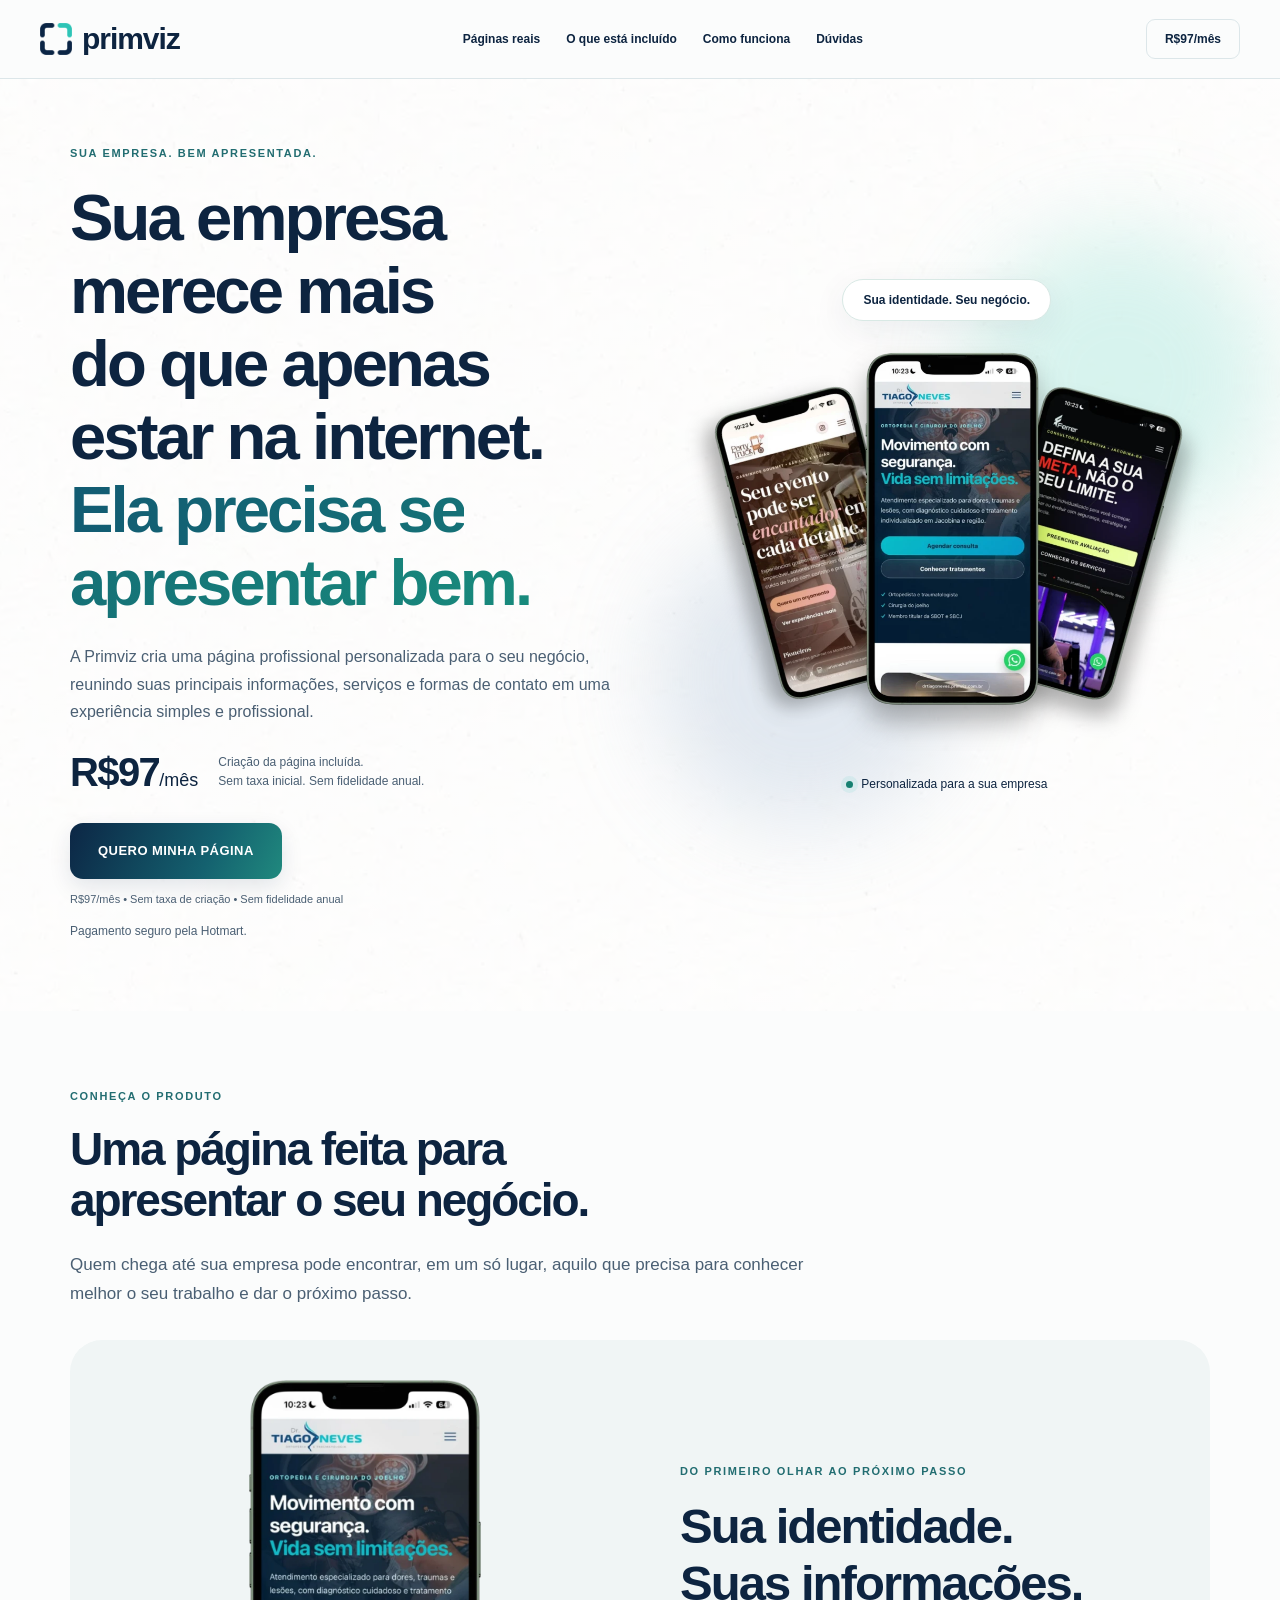
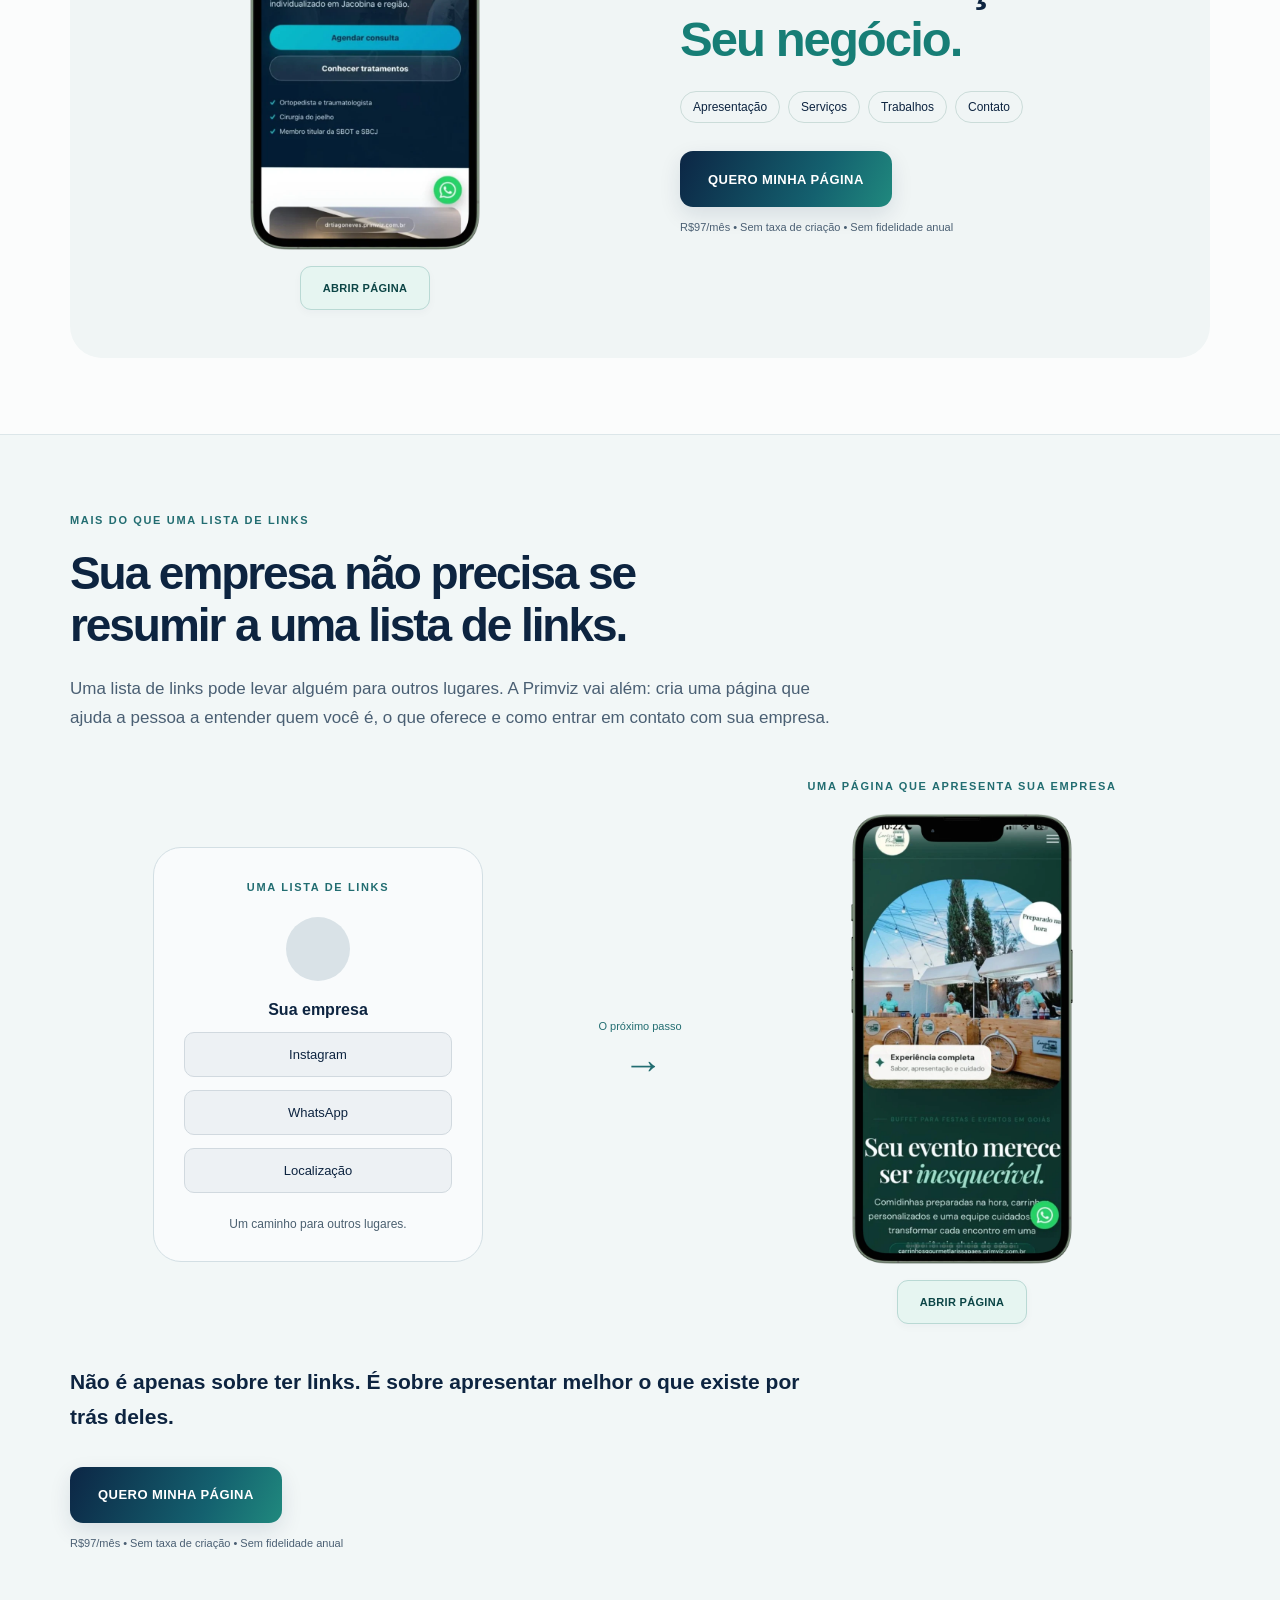
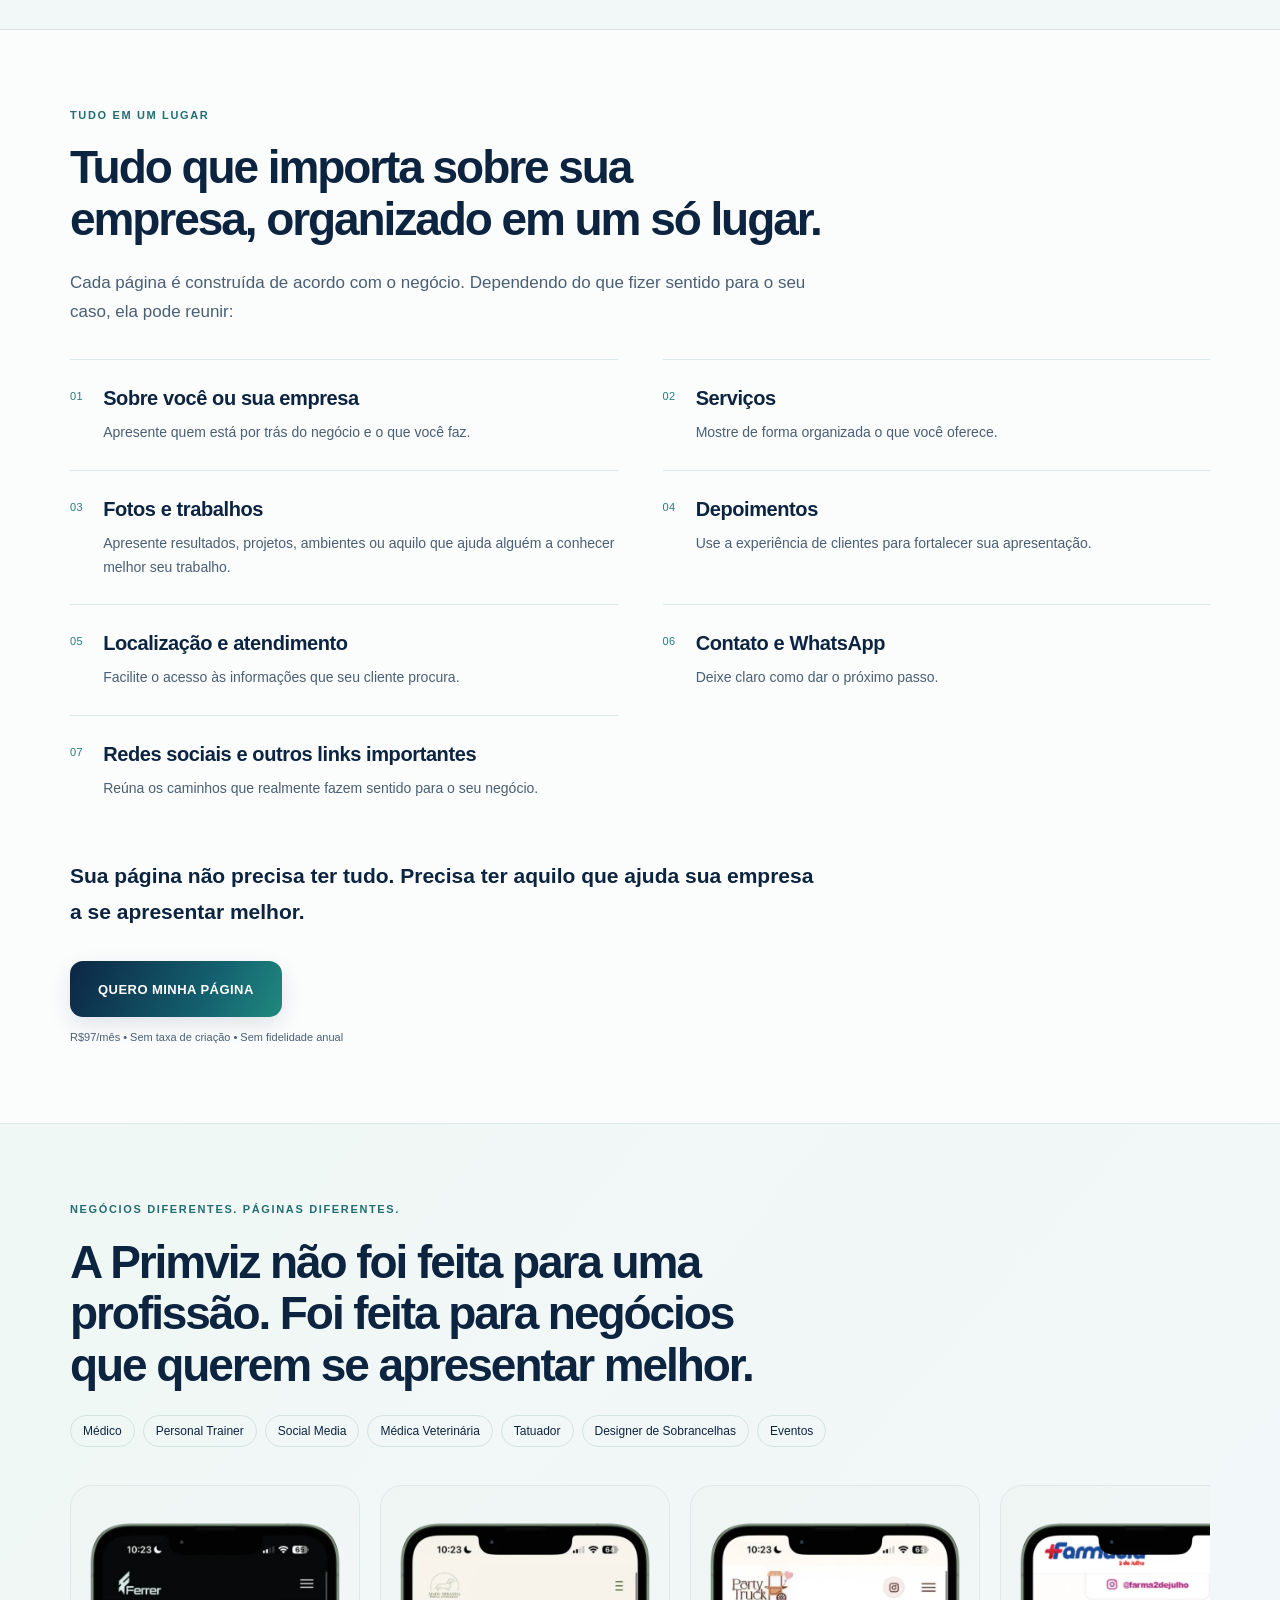
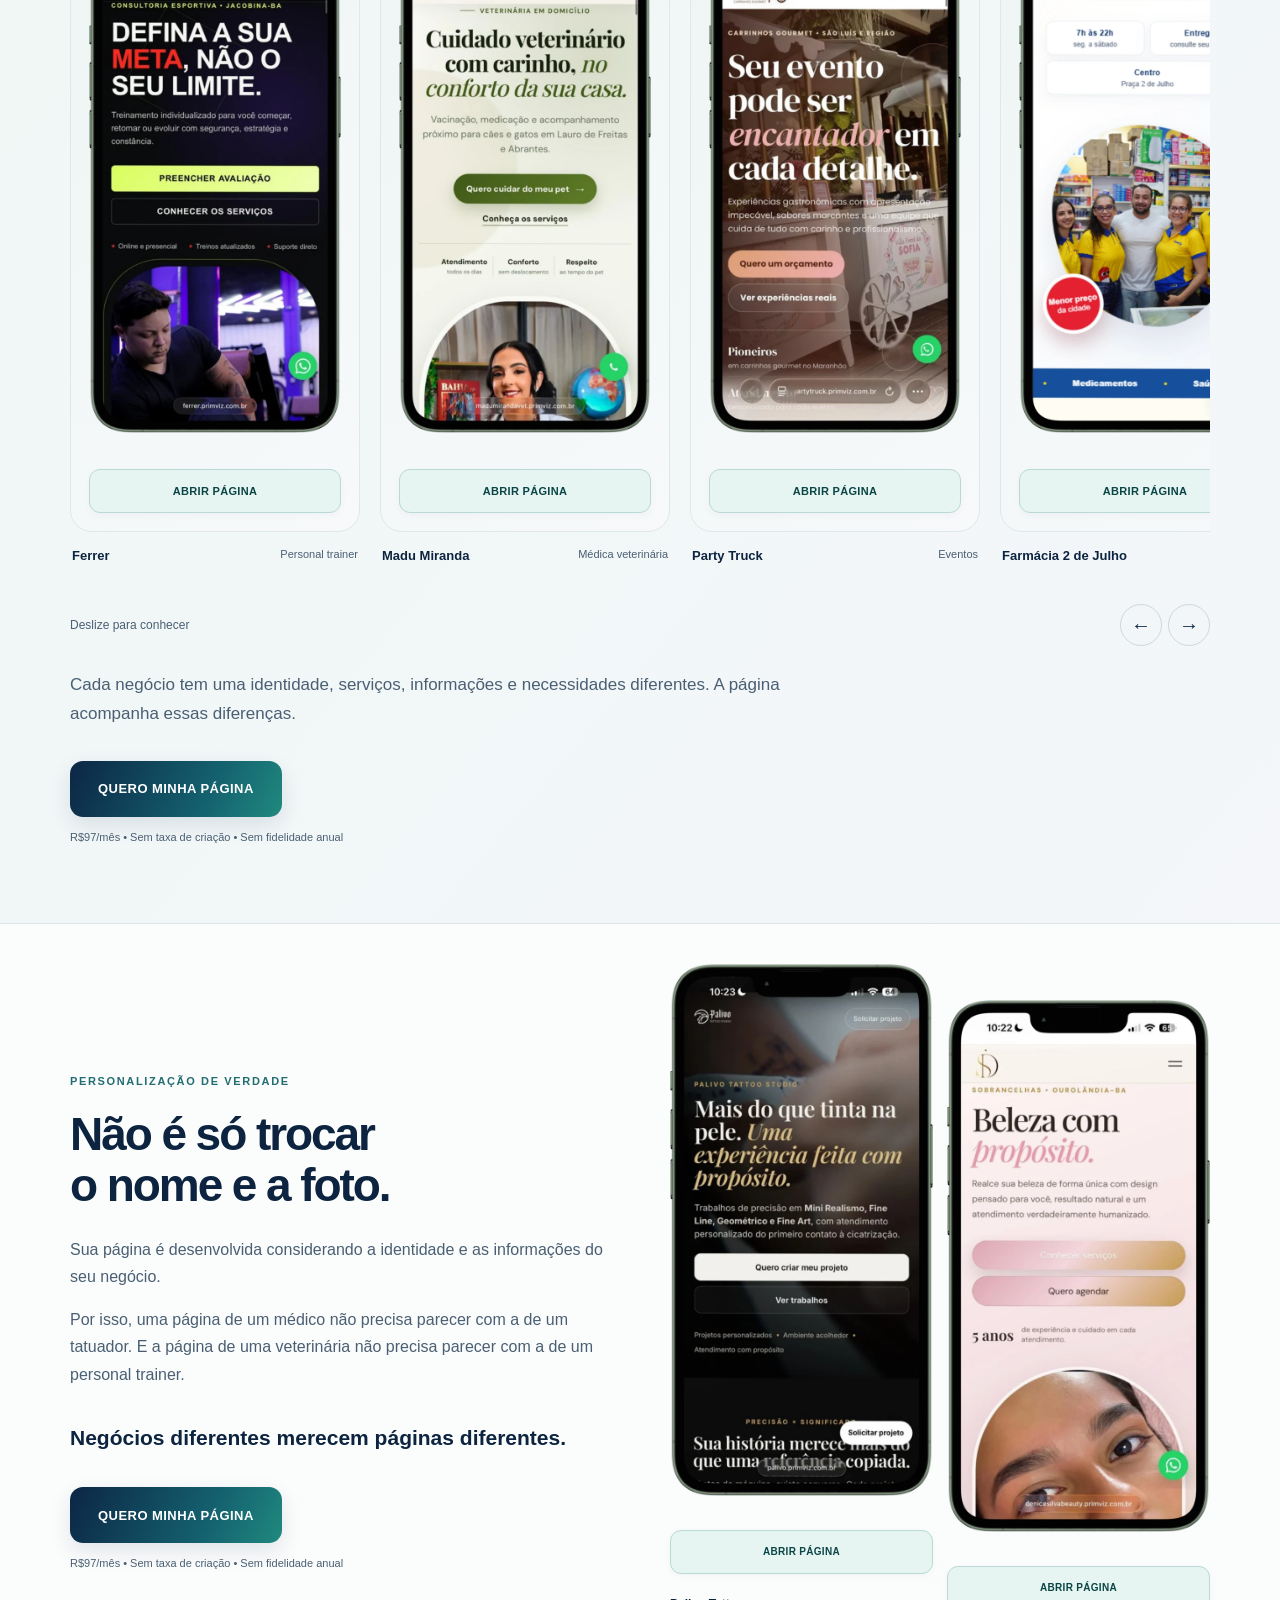
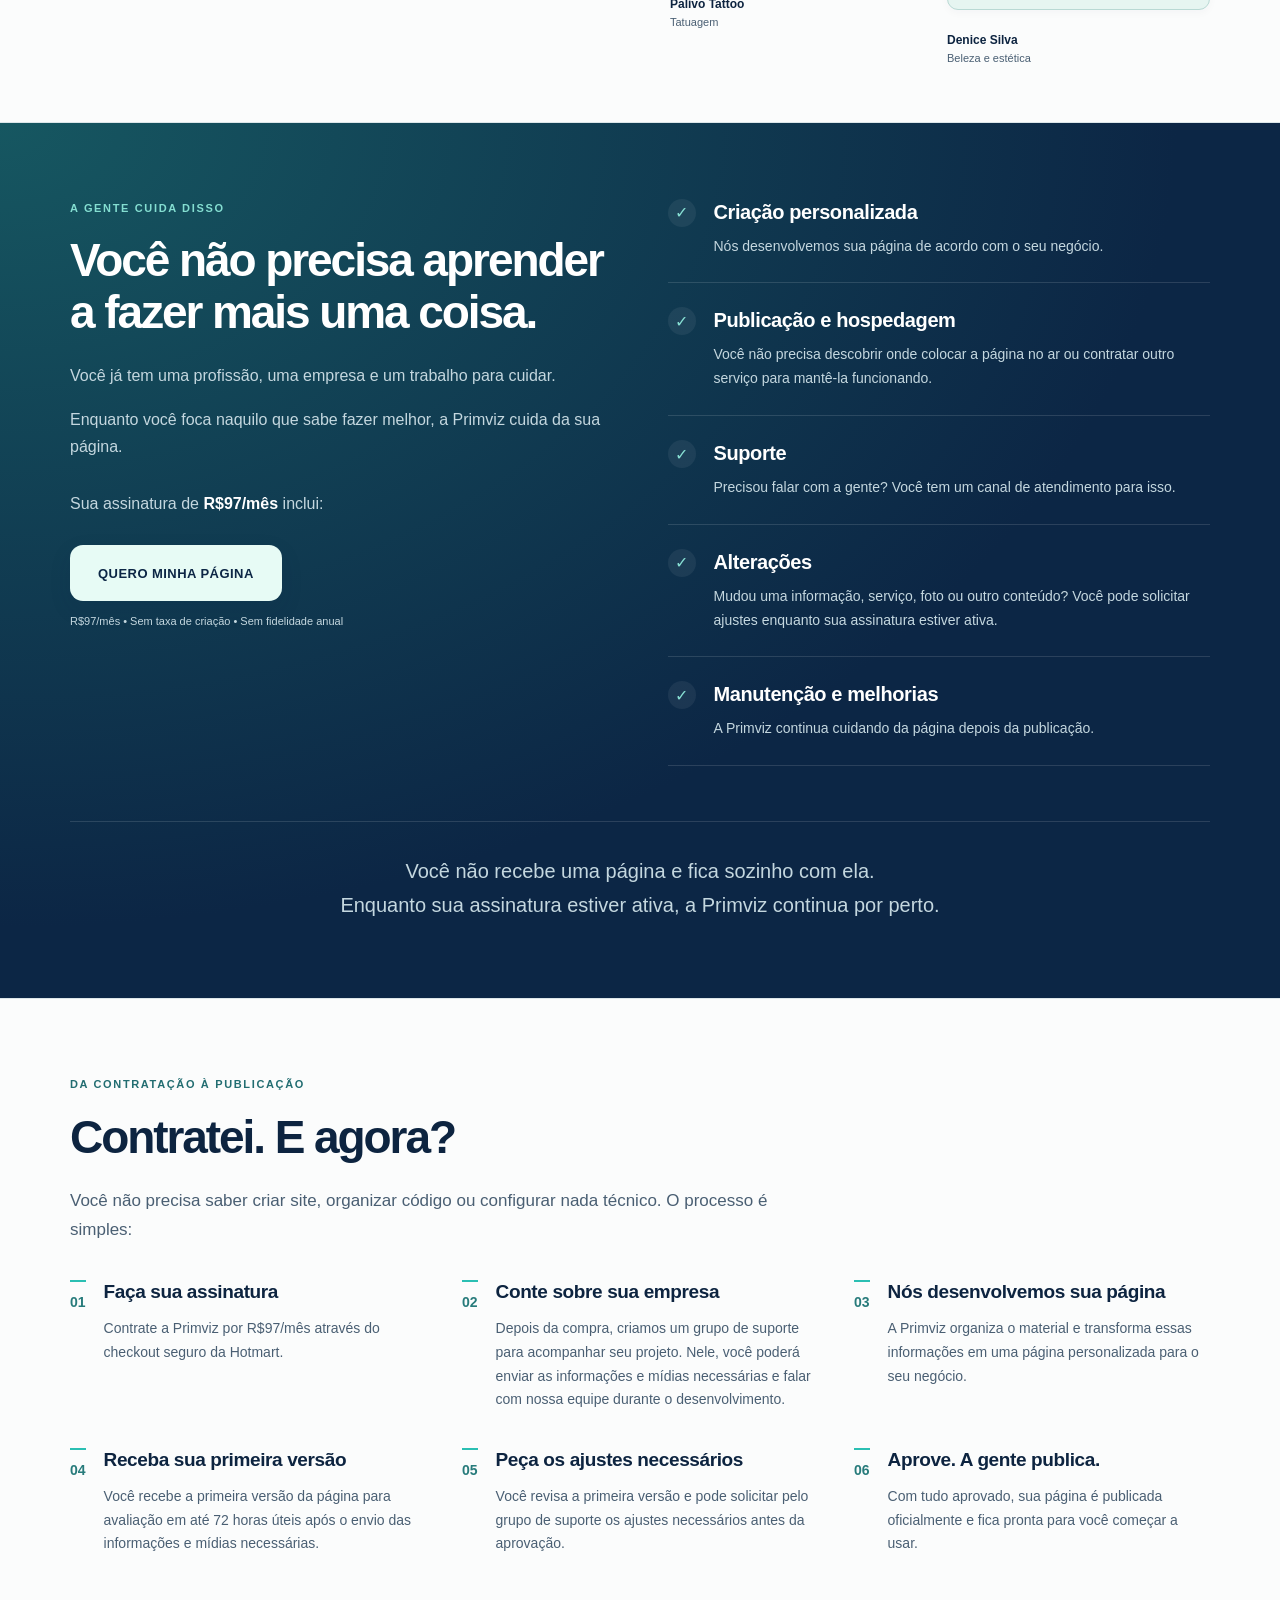
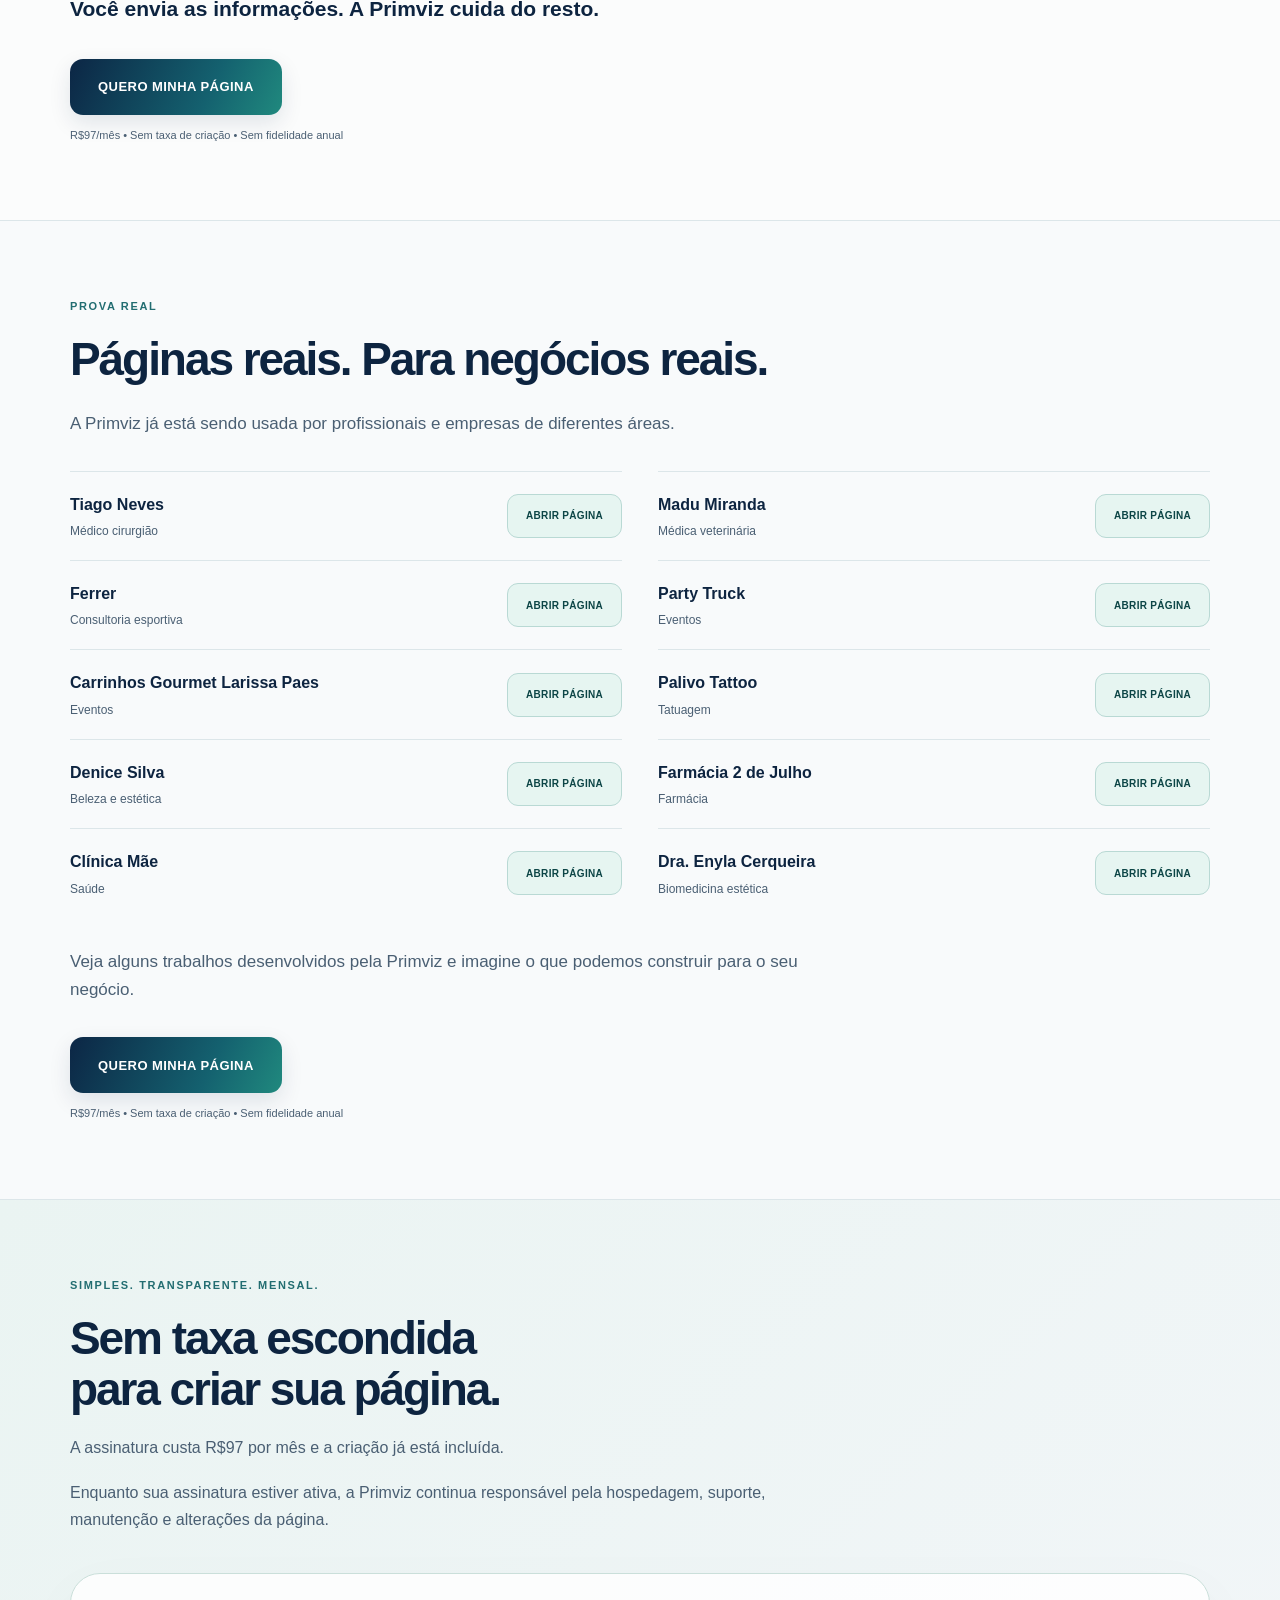
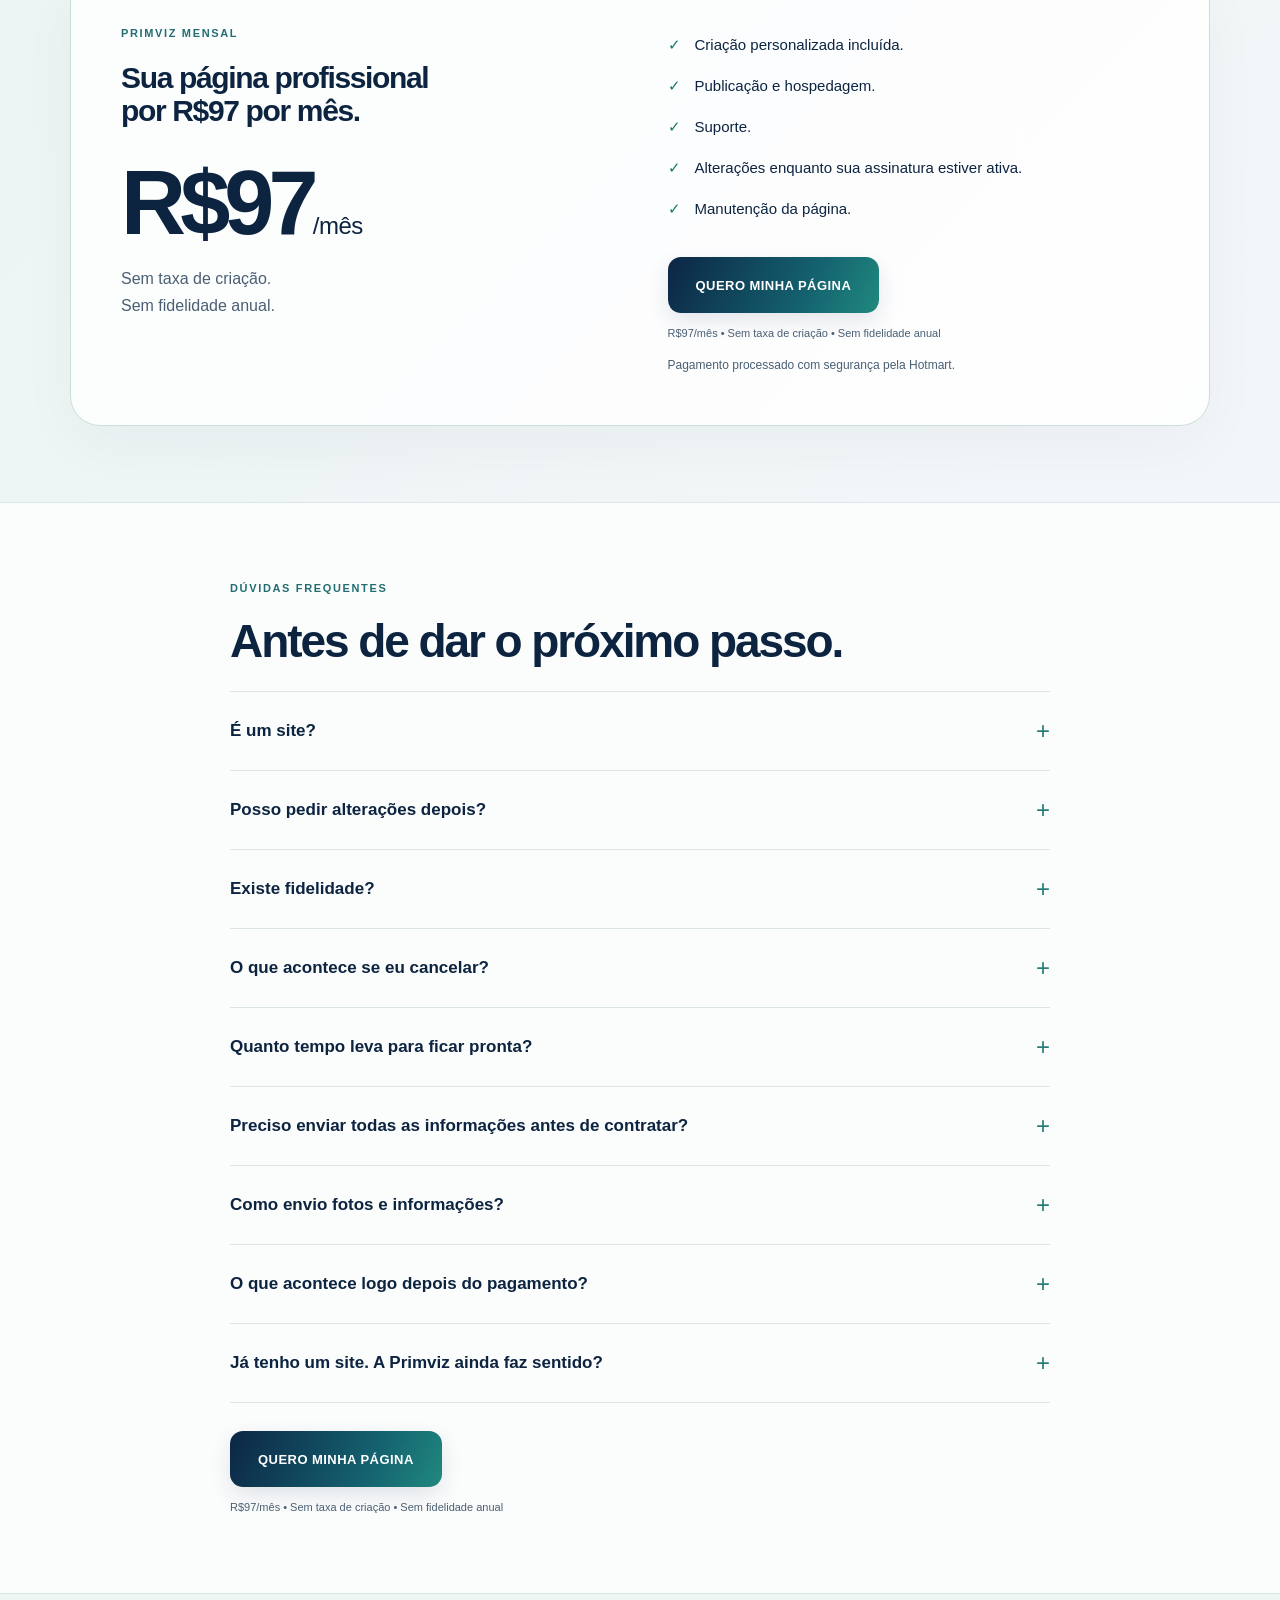
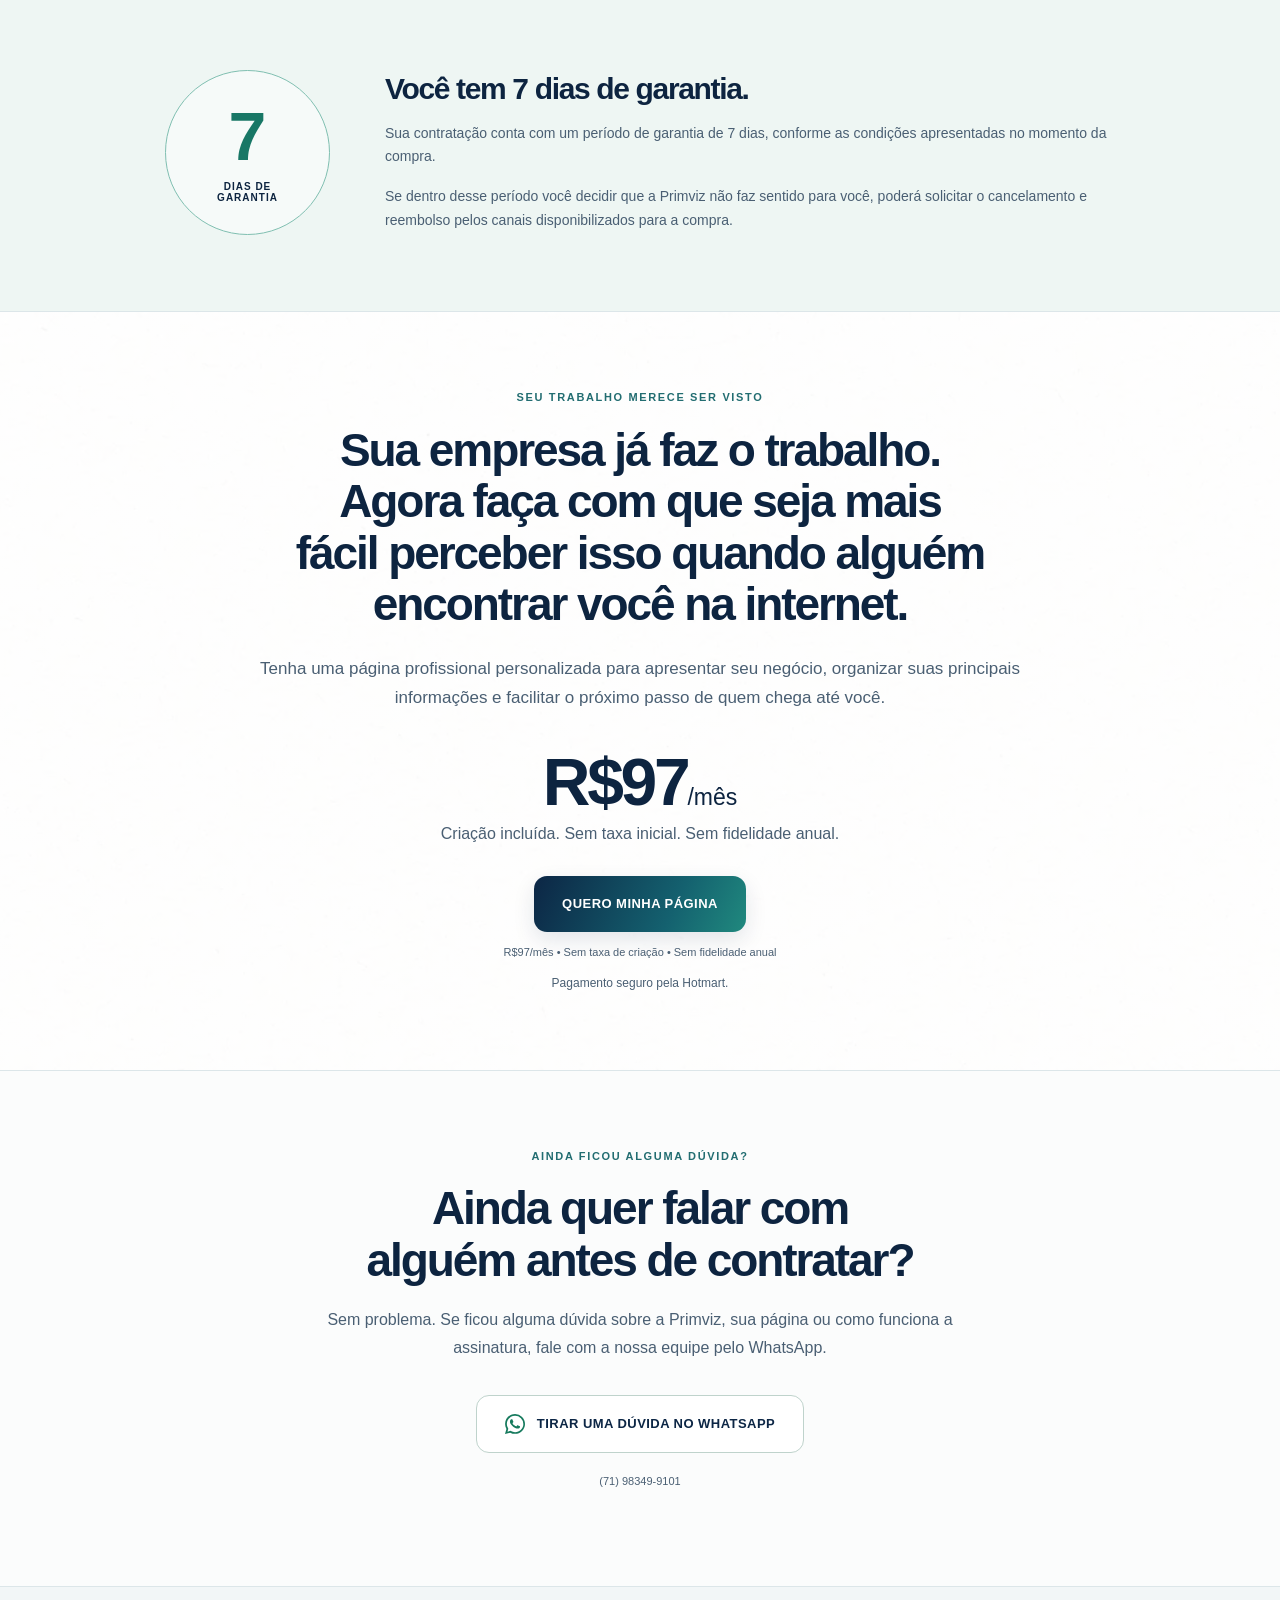
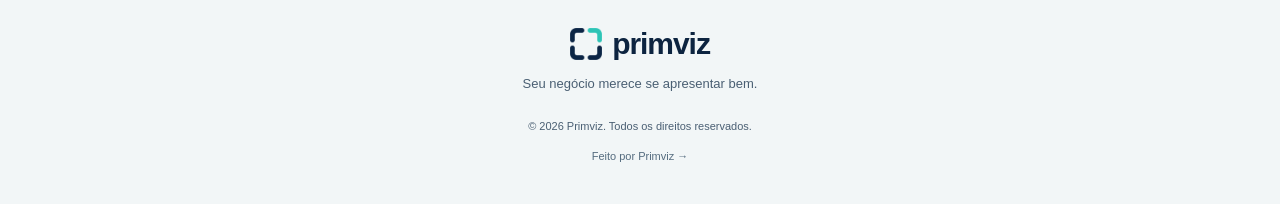
==== index.html @ b062c537 "V1" ====
<!doctype html><html lang="pt-BR"><head><meta charset="utf-8"><meta name="viewport" content="width=device-width,initial-scale=1"><meta name="theme-color" content="#0c2645"><title>Primviz | Sua página profissional por R$97/mês</title><meta name="description" content="Uma página personalizada para apresentar seu negócio. Criação, hospedagem, suporte e alterações por R$97/mês. Sem taxa inicial e sem fidelidade anual."><meta property="og:title" content="Sua empresa merece se apresentar bem | Primviz"><meta property="og:description" content="Página profissional personalizada por R$97/mês. Criação incluída, sem taxa inicial e sem fidelidade anual."><meta property="og:type" content="website"><meta property="og:locale" content="pt_BR"><link rel="canonical" href="https://primviz.com.br/"><meta property="og:url" content="https://primviz.com.br/"><meta name="twitter:card" content="summary"><link rel="icon" href="favicon.png"><link rel="stylesheet" href="assets/style.css"><script src="assets/script.js" defer></script>
<!-- Meta Pixel -->
<script>!function(f,b,e,v,n,t,s){if(f.fbq)return;n=f.fbq=function(){n.callMethod?n.callMethod.apply(n,arguments):n.queue.push(arguments)};if(!f._fbq)f._fbq=n;n.push=n;n.loaded=!0;n.version='2.0';n.queue=[];t=b.createElement(e);t.async=!0;t.src=v;s=b.getElementsByTagName(e)[0];s.parentNode.insertBefore(t,s)}(window,document,'script','https://connect.facebook.net/en_US/fbevents.js');fbq('init','1395824749322064');fbq('track','PageView');</script>
<!-- Google Analytics -->
<script async src="https://www.googletagmanager.com/gtag/js?id=G-XXPLRF9T9N"></script><script>window.dataLayer=window.dataLayer||[];function gtag(){dataLayer.push(arguments);}gtag('js',new Date());gtag('config','G-XXPLRF9T9N');</script>
<script type="application/ld+json">{"@context": "https://schema.org", "@type": "Service", "name": "Primviz Mensal", "serviceType": "Criação e manutenção de página profissional personalizada", "provider": {"@type": "Organization", "name": "Primviz"}, "offers": {"@type": "Offer", "price": "97", "priceCurrency": "BRL", "url": "https://pay.hotmart.com/E107558886P", "description": "Assinatura mensal. Criação incluída e sem fidelidade anual."}}</script></head><body><noscript><img height="1" width="1" style="display:none" src="https://www.facebook.com/tr?id=1395824749322064&amp;ev=PageView&amp;noscript=1" alt=""></noscript><a class="skip" href="#conteudo">Ir para o conteúdo</a><header><div class="nav-wrap"><a class="brand" href="#inicio" aria-label="Primviz, início"><img src="assets/images/marca.png" width="160" height="160" alt=""><span>primviz</span></a><button id="menu-toggle" aria-expanded="false" aria-controls="navigation" aria-label="Abrir menu"><span></span><span></span></button><nav id="navigation" aria-label="Menu principal"><a href="#paginas">Páginas reais</a><a href="#incluido">O que está incluído</a><a href="#como-funciona">Como funciona</a><a href="#duvidas">Dúvidas</a></nav><a class="nav-cta" href="#oferta">R$97/mês</a></div></header><main id="conteudo"><section class="hero" id="inicio"><div class="hero-glow" aria-hidden="true"></div><div class="container hero-grid"><div class="hero-copy"><span class="eyebrow">SUA EMPRESA. BEM APRESENTADA.</span><h1>Sua empresa merece mais do que apenas estar na internet. <span>Ela precisa se apresentar bem.</span></h1><p class="lead">A Primviz cria uma página profissional personalizada para o seu negócio, reunindo suas principais informações, serviços e formas de contato em uma experiência simples e profissional.</p><div class="hero-price"><strong>R$97<span>/mês</span></strong><p>Criação da página incluída.<br>Sem taxa inicial. Sem fidelidade anual.</p></div><div class="conversion"><a class="button checkout" href="https://pay.hotmart.com/E107558886P" target="_blank" rel="noopener noreferrer" data-product="Primviz Mensal" data-position="hero">QUERO MINHA PÁGINA</a><p class="micro">R$97/mês • Sem taxa de criação • Sem fidelidade anual</p></div><p class="secure">Pagamento seguro pela Hotmart.</p></div><div class="hero-visual"><div class="orbit orbit-one" aria-hidden="true"></div><div class="orbit orbit-two" aria-hidden="true"></div><span class="floating-note">Sua identidade. Seu negócio.</span><img class="hero-product" src="assets/images/paginas.webp" width="1000" height="783" fetchpriority="high" alt="Três páginas reais Primviz: Party Truck, Tiago Neves e Ferrer"><div class="visual-footer"><span class="live-dot"></span>Personalizada para a sua empresa</div></div></div></section>
<section class="section" id="produto"><div class="container"><div class="section-head"><span class="eyebrow">CONHEÇA O PRODUTO</span><h2>Uma página feita para apresentar o seu negócio.</h2></div><p class="intro">Quem chega até sua empresa pode encontrar, em um só lugar, aquilo que precisa para conhecer melhor o seu trabalho e dar o próximo passo.</p><div class="product-showcase"><a class="preview-link" href="https://drtiagoneves.primviz.com.br/" target="_blank" rel="noopener noreferrer"><img id="projeto-tiago" src="assets/images/tiago.webp" width="600" height="1214" loading="lazy" alt="Página real do médico Tiago Neves"><span class="preview-action">ABRIR PÁGINA</span></a><div><span class="eyebrow">DO PRIMEIRO OLHAR AO PRÓXIMO PASSO</span><h3>Sua identidade.<br>Suas informações.<br><span>Seu negócio.</span></h3><div class="product-labels"><span>Apresentação</span><span>Serviços</span><span>Trabalhos</span><span>Contato</span></div><div class="conversion"><a class="button checkout" href="https://pay.hotmart.com/E107558886P" target="_blank" rel="noopener noreferrer" data-product="Primviz Mensal" data-position="produto">QUERO MINHA PÁGINA</a><p class="micro">R$97/mês • Sem taxa de criação • Sem fidelidade anual</p></div></div></div></div></section>
<section class="section comparison-section"><div class="container"><div class="section-head"><span class="eyebrow">MAIS DO QUE UMA LISTA DE LINKS</span><h2>Sua empresa não precisa se resumir a uma lista de links.</h2></div><p class="intro">Uma lista de links pode levar alguém para outros lugares. A Primviz vai além: cria uma página que ajuda a pessoa a entender quem você é, o que oferece e como entrar em contato com sua empresa.</p><div class="comparison"><div class="generic-links"><span class="eyebrow">UMA LISTA DE LINKS</span><div class="avatar" aria-hidden="true"></div><strong>Sua empresa</strong><div class="sample-link">Instagram</div><div class="sample-link">WhatsApp</div><div class="sample-link">Localização</div><small>Um caminho para outros lugares.</small></div><div class="compare-transition"><span>O próximo passo</span><b aria-hidden="true">↓</b></div><div class="real-page"><span class="eyebrow">UMA PÁGINA QUE APRESENTA SUA EMPRESA</span><a class="preview-link" href="https://carrinhosgourmetlarissapaes.primviz.com.br/" target="_blank" rel="noopener noreferrer"><img id="projeto-carrinhos" src="assets/images/carrinhos.webp" width="600" height="1214" loading="lazy" alt="Página personalizada da Carrinhos Gourmet Larissa Paes"><span class="preview-action">ABRIR PÁGINA</span></a></div></div><p class="statement">Não é apenas sobre ter links. É sobre apresentar melhor o que existe por trás deles.</p><div class="conversion"><a class="button checkout" href="https://pay.hotmart.com/E107558886P" target="_blank" rel="noopener noreferrer" data-product="Primviz Mensal" data-position="comparacao">QUERO MINHA PÁGINA</a><p class="micro">R$97/mês • Sem taxa de criação • Sem fidelidade anual</p></div></div></section>
<section class="section"><div class="container"><div class="section-head"><span class="eyebrow">TUDO EM UM LUGAR</span><h2>Tudo que importa sobre sua empresa, organizado em um só lugar.</h2></div><p class="intro">Cada página é construída de acordo com o negócio. Dependendo do que fizer sentido para o seu caso, ela pode reunir:</p><div class="features"><article class="feature"><span>01</span><div><h3>Sobre você ou sua empresa</h3><p>Apresente quem está por trás do negócio e o que você faz.</p></div></article><article class="feature"><span>02</span><div><h3>Serviços</h3><p>Mostre de forma organizada o que você oferece.</p></div></article><article class="feature"><span>03</span><div><h3>Fotos e trabalhos</h3><p>Apresente resultados, projetos, ambientes ou aquilo que ajuda alguém a conhecer melhor seu trabalho.</p></div></article><article class="feature"><span>04</span><div><h3>Depoimentos</h3><p>Use a experiência de clientes para fortalecer sua apresentação.</p></div></article><article class="feature"><span>05</span><div><h3>Localização e atendimento</h3><p>Facilite o acesso às informações que seu cliente procura.</p></div></article><article class="feature"><span>06</span><div><h3>Contato e WhatsApp</h3><p>Deixe claro como dar o próximo passo.</p></div></article><article class="feature"><span>07</span><div><h3>Redes sociais e outros links importantes</h3><p>Reúna os caminhos que realmente fazem sentido para o seu negócio.</p></div></article></div><p class="statement">Sua página não precisa ter tudo. Precisa ter aquilo que ajuda sua empresa a se apresentar melhor.</p><div class="conversion"><a class="button checkout" href="https://pay.hotmart.com/E107558886P" target="_blank" rel="noopener noreferrer" data-product="Primviz Mensal" data-position="informacoes">QUERO MINHA PÁGINA</a><p class="micro">R$97/mês • Sem taxa de criação • Sem fidelidade anual</p></div></div></section>
<section class="section tinted" id="paginas"><div class="container"><div class="section-head"><span class="eyebrow">NEGÓCIOS DIFERENTES. PÁGINAS DIFERENTES.</span><h2>A Primviz não foi feita para uma profissão. Foi feita para negócios que querem se apresentar melhor.</h2></div><div class="professions"><span>Médico</span><span>Personal Trainer</span><span>Social Media</span><span>Médica Veterinária</span><span>Tatuador</span><span>Designer de Sobrancelhas</span><span>Eventos</span></div><div class="gallery" id="profession-gallery" tabindex="0" aria-label="Páginas reais. Deslize para ver mais"><figure class="project"><div class="project-image"><a class="preview-link" href="https://ferrer.primviz.com.br/" target="_blank" rel="noopener noreferrer"><img id="projeto-ferrer" src="assets/images/ferrer.webp" width="600" height="1214" loading="lazy" alt="Página real de Ferrer, Personal trainer, apresentada em um celular"><span class="preview-action">ABRIR PÁGINA</span></a></div><figcaption><strong>Ferrer</strong><span>Personal trainer</span></figcaption></figure><figure class="project"><div class="project-image"><a class="preview-link" href="https://madumirandavet.primviz.com.br/" target="_blank" rel="noopener noreferrer"><img id="projeto-madu" src="assets/images/madu.webp" width="600" height="1214" loading="lazy" alt="Página real de Madu Miranda, Médica veterinária, apresentada em um celular"><span class="preview-action">ABRIR PÁGINA</span></a></div><figcaption><strong>Madu Miranda</strong><span>Médica veterinária</span></figcaption></figure><figure class="project"><div class="project-image"><a class="preview-link" href="https://partytruck.primviz.com.br/" target="_blank" rel="noopener noreferrer"><img id="projeto-party" src="assets/images/party.webp" width="600" height="1214" loading="lazy" alt="Página real de Party Truck, Eventos, apresentada em um celular"><span class="preview-action">ABRIR PÁGINA</span></a></div><figcaption><strong>Party Truck</strong><span>Eventos</span></figcaption></figure><figure class="project"><div class="project-image"><a class="preview-link" href="https://farmacia2dejulho.primviz.com.br/" target="_blank" rel="noopener noreferrer"><img id="projeto-farmacia" src="assets/images/farmacia.webp" width="600" height="1214" loading="lazy" alt="Página real de Farmácia 2 de Julho, Farmácia, apresentada em um celular completo"><span class="preview-action">ABRIR PÁGINA</span></a></div><figcaption><strong>Farmácia 2 de Julho</strong><span>Farmácia</span></figcaption></figure><figure class="project"><div class="project-image"><a class="preview-link" href="https://clinicamae.primviz.com.br/" target="_blank" rel="noopener noreferrer"><img id="projeto-clinica" src="assets/images/clinica.webp" width="600" height="1214" loading="lazy" alt="Página real de Clínica Mãe, Saúde, apresentada em um celular completo"><span class="preview-action">ABRIR PÁGINA</span></a></div><figcaption><strong>Clínica Mãe</strong><span>Saúde</span></figcaption></figure><figure class="project"><div class="project-image"><a class="preview-link" href="https://www.draenylacerqueira.primviz.com.br/" target="_blank" rel="noopener noreferrer"><img id="projeto-enyla" src="assets/images/enyla.webp" width="600" height="1214" loading="lazy" alt="Página real de Dra. Enyla Cerqueira, Biomedicina estética, apresentada em um celular completo"><span class="preview-action">ABRIR PÁGINA</span></a></div><figcaption><strong>Dra. Enyla Cerqueira</strong><span>Biomedicina estética</span></figcaption></figure></div><div class="gallery-controls"><span>Deslize para conhecer</span><div><button data-carousel="profession-gallery" data-direction="-1" aria-label="Página anterior">←</button><button data-carousel="profession-gallery" data-direction="1" aria-label="Próxima página">→</button></div></div><p class="intro">Cada negócio tem uma identidade, serviços, informações e necessidades diferentes. A página acompanha essas diferenças.</p><div class="conversion"><a class="button checkout" href="https://pay.hotmart.com/E107558886P" target="_blank" rel="noopener noreferrer" data-product="Primviz Mensal" data-position="profissoes">QUERO MINHA PÁGINA</a><p class="micro">R$97/mês • Sem taxa de criação • Sem fidelidade anual</p></div></div></section>
<section class="section"><div class="container personalization"><div><div class="section-head"><span class="eyebrow">PERSONALIZAÇÃO DE VERDADE</span><h2>Não é só trocar o nome e a foto.</h2></div><p>Sua página é desenvolvida considerando a identidade e as informações do seu negócio.</p><p>Por isso, uma página de um médico não precisa parecer com a de um tatuador. E a página de uma veterinária não precisa parecer com a de um personal trainer.</p><p class="statement">Negócios diferentes merecem páginas diferentes.</p><div class="conversion"><a class="button checkout" href="https://pay.hotmart.com/E107558886P" target="_blank" rel="noopener noreferrer" data-product="Primviz Mensal" data-position="personalizacao">QUERO MINHA PÁGINA</a><p class="micro">R$97/mês • Sem taxa de criação • Sem fidelidade anual</p></div></div><div class="identity-duo"><figure><a class="preview-link" href="https://palivo.primviz.com.br/" target="_blank" rel="noopener noreferrer"><img id="projeto-palivo" src="assets/images/palivo.webp" width="600" height="1214" loading="lazy" alt="Página real Palivo Tattoo, com identidade preta e dourada"><span class="preview-action">ABRIR PÁGINA</span></a><figcaption>Palivo Tattoo <span>Tatuagem</span></figcaption></figure><figure><a class="preview-link" href="https://denicesilvabeauty.primviz.com.br/" target="_blank" rel="noopener noreferrer"><img id="projeto-denice" src="assets/images/denice.webp" width="600" height="1214" loading="lazy" alt="Página real Denice Silva, com identidade clara, rosa e dourada"><span class="preview-action">ABRIR PÁGINA</span></a><figcaption>Denice Silva <span>Beleza e estética</span></figcaption></figure></div></div></section>
<section class="section dark" id="incluido"><div class="container included-grid"><div><div class="section-head"><span class="eyebrow">A GENTE CUIDA DISSO</span><h2>Você não precisa aprender a fazer mais uma coisa.</h2></div><p>Você já tem uma profissão, uma empresa e um trabalho para cuidar.</p><p>Enquanto você foca naquilo que sabe fazer melhor, a Primviz cuida da sua página.</p><p class="included-price">Sua assinatura de <strong>R$97/mês</strong> inclui:</p><div class="conversion"><a class="button checkout" href="https://pay.hotmart.com/E107558886P" target="_blank" rel="noopener noreferrer" data-product="Primviz Mensal" data-position="incluido">QUERO MINHA PÁGINA</a><p class="micro">R$97/mês • Sem taxa de criação • Sem fidelidade anual</p></div></div><div class="included-list"><article><span class="check" aria-hidden="true">✓</span><div><h3>Criação personalizada</h3><p>Nós desenvolvemos sua página de acordo com o seu negócio.</p></div></article><article><span class="check" aria-hidden="true">✓</span><div><h3>Publicação e hospedagem</h3><p>Você não precisa descobrir onde colocar a página no ar ou contratar outro serviço para mantê-la funcionando.</p></div></article><article><span class="check" aria-hidden="true">✓</span><div><h3>Suporte</h3><p>Precisou falar com a gente? Você tem um canal de atendimento para isso.</p></div></article><article><span class="check" aria-hidden="true">✓</span><div><h3>Alterações</h3><p>Mudou uma informação, serviço, foto ou outro conteúdo? Você pode solicitar ajustes enquanto sua assinatura estiver ativa.</p></div></article><article><span class="check" aria-hidden="true">✓</span><div><h3>Manutenção e melhorias</h3><p>A Primviz continua cuidando da página depois da publicação.</p></div></article></div><p class="included-ending">Você não recebe uma página e fica sozinho com ela.<br>Enquanto sua assinatura estiver ativa, a Primviz continua por perto.</p></div></section><section class="section" id="como-funciona"><div class="container"><div class="section-head"><span class="eyebrow">DA CONTRATAÇÃO À PUBLICAÇÃO</span><h2>Contratei. E agora?</h2></div><p class="intro">Você não precisa saber criar site, organizar código ou configurar nada técnico. O processo é simples:</p><ol class="steps"><li><span class="step-number">01</span><div><h3>Faça sua assinatura</h3><p>Contrate a Primviz por R$97/mês através do checkout seguro da Hotmart.</p></div></li><li><span class="step-number">02</span><div><h3>Conte sobre sua empresa</h3><p>Depois da compra, criamos um grupo de suporte para acompanhar seu projeto. Nele, você poderá enviar as informações e mídias necessárias e falar com nossa equipe durante o desenvolvimento.</p></div></li><li><span class="step-number">03</span><div><h3>Nós desenvolvemos sua página</h3><p>A Primviz organiza o material e transforma essas informações em uma página personalizada para o seu negócio.</p></div></li><li><span class="step-number">04</span><div><h3>Receba sua primeira versão</h3><p>Você recebe a primeira versão da página para avaliação em até 72 horas úteis após o envio das informações e mídias necessárias.</p></div></li><li><span class="step-number">05</span><div><h3>Peça os ajustes necessários</h3><p>Você revisa a primeira versão e pode solicitar pelo grupo de suporte os ajustes necessários antes da aprovação.</p></div></li><li><span class="step-number">06</span><div><h3>Aprove. A gente publica.</h3><p>Com tudo aprovado, sua página é publicada oficialmente e fica pronta para você começar a usar.</p></div></li></ol><p class="statement">Você envia as informações. A Primviz cuida do resto.</p><div class="conversion"><a class="button checkout" href="https://pay.hotmart.com/E107558886P" target="_blank" rel="noopener noreferrer" data-product="Primviz Mensal" data-position="processo">QUERO MINHA PÁGINA</a><p class="micro">R$97/mês • Sem taxa de criação • Sem fidelidade anual</p></div></div></section>
<section class="section proof"><div class="container"><div class="section-head"><span class="eyebrow">PROVA REAL</span><h2>Páginas reais. Para negócios reais.</h2></div><p class="intro">A Primviz já está sendo usada por profissionais e empresas de diferentes áreas.</p><div class="project-directory"><a href="https://drtiagoneves.primviz.com.br/" target="_blank" rel="noopener noreferrer"><span><strong>Tiago Neves</strong><small>Médico cirurgião</small></span><span class="directory-action">ABRIR PÁGINA</span></a><a href="https://madumirandavet.primviz.com.br/" target="_blank" rel="noopener noreferrer"><span><strong>Madu Miranda</strong><small>Médica veterinária</small></span><span class="directory-action">ABRIR PÁGINA</span></a><a href="https://ferrer.primviz.com.br/" target="_blank" rel="noopener noreferrer"><span><strong>Ferrer</strong><small>Consultoria esportiva</small></span><span class="directory-action">ABRIR PÁGINA</span></a><a href="https://partytruck.primviz.com.br/" target="_blank" rel="noopener noreferrer"><span><strong>Party Truck</strong><small>Eventos</small></span><span class="directory-action">ABRIR PÁGINA</span></a><a href="https://carrinhosgourmetlarissapaes.primviz.com.br/" target="_blank" rel="noopener noreferrer"><span><strong>Carrinhos Gourmet Larissa Paes</strong><small>Eventos</small></span><span class="directory-action">ABRIR PÁGINA</span></a><a href="https://palivo.primviz.com.br/" target="_blank" rel="noopener noreferrer"><span><strong>Palivo Tattoo</strong><small>Tatuagem</small></span><span class="directory-action">ABRIR PÁGINA</span></a><a href="https://denicesilvabeauty.primviz.com.br/" target="_blank" rel="noopener noreferrer"><span><strong>Denice Silva</strong><small>Beleza e estética</small></span><span class="directory-action">ABRIR PÁGINA</span></a><a href="https://farmacia2dejulho.primviz.com.br/" target="_blank" rel="noopener noreferrer"><span><strong>Farmácia 2 de Julho</strong><small>Farmácia</small></span><span class="directory-action">ABRIR PÁGINA</span></a><a href="https://clinicamae.primviz.com.br/" target="_blank" rel="noopener noreferrer"><span><strong>Clínica Mãe</strong><small>Saúde</small></span><span class="directory-action">ABRIR PÁGINA</span></a><a href="https://www.draenylacerqueira.primviz.com.br/" target="_blank" rel="noopener noreferrer"><span><strong>Dra. Enyla Cerqueira</strong><small>Biomedicina estética</small></span><span class="directory-action">ABRIR PÁGINA</span></a></div><p class="intro">Veja alguns trabalhos desenvolvidos pela Primviz e imagine o que podemos construir para o seu negócio.</p><div class="conversion"><a class="button checkout" href="https://pay.hotmart.com/E107558886P" target="_blank" rel="noopener noreferrer" data-product="Primviz Mensal" data-position="portfolio">QUERO MINHA PÁGINA</a><p class="micro">R$97/mês • Sem taxa de criação • Sem fidelidade anual</p></div></div></section>
<section class="section offer-section" id="oferta"><div class="container"><div class="transparency"><span class="eyebrow">SIMPLES. TRANSPARENTE. MENSAL.</span><h2>Sem taxa escondida para criar sua página.</h2><p>A assinatura custa R$97 por mês e a criação já está incluída.</p><p>Enquanto sua assinatura estiver ativa, a Primviz continua responsável pela hospedagem, suporte, manutenção e alterações da página.</p></div><div class="offer"><div class="offer-heading"><span class="eyebrow">PRIMVIZ MENSAL</span><h2>Sua página profissional por R$97 por mês.</h2><div class="offer-price">R$97<span>/mês</span></div><p>Sem taxa de criação.<br>Sem fidelidade anual.</p></div><div class="offer-details"><ul><li>Criação personalizada incluída.</li><li>Publicação e hospedagem.</li><li>Suporte.</li><li>Alterações enquanto sua assinatura estiver ativa.</li><li>Manutenção da página.</li></ul><div class="conversion"><a class="button checkout" href="https://pay.hotmart.com/E107558886P" target="_blank" rel="noopener noreferrer" data-product="Primviz Mensal" data-position="oferta">QUERO MINHA PÁGINA</a><p class="micro">R$97/mês • Sem taxa de criação • Sem fidelidade anual</p></div><p class="secure">Pagamento processado com segurança pela Hotmart.</p></div></div></div></section>
<section class="section" id="duvidas"><div class="container faq-container"><div class="section-head"><span class="eyebrow">DÚVIDAS FREQUENTES</span><h2>Antes de dar o próximo passo.</h2></div><div class="faq"><details><summary>É um site?<span aria-hidden="true">+</span></summary><div><p>A Primviz cria uma página profissional personalizada para apresentar sua empresa na internet.</p><p>Em vez de um site tradicional com várias páginas e menus, concentramos as informações mais importantes do negócio em uma experiência única, simples de navegar e fácil de compartilhar.</p></div></details><details><summary>Posso pedir alterações depois?<span aria-hidden="true">+</span></summary><div><p>Sim. Enquanto sua assinatura estiver ativa, você pode solicitar alterações nas informações e conteúdos da sua página através do nosso suporte.</p></div></details><details><summary>Existe fidelidade?<span aria-hidden="true">+</span></summary><div><p>Não. A assinatura é mensal e não possui fidelidade anual.</p></div></details><details><summary>O que acontece se eu cancelar?<span aria-hidden="true">+</span></summary><div><p>Sua página permanece disponível enquanto a assinatura estiver ativa.</p><p>Após o cancelamento e o encerramento do período contratado, a página deixa de ser mantida e publicada pela Primviz.</p><p>Os arquivos da página não são entregues para hospedagem externa.</p></div></details><details><summary>Quanto tempo leva para ficar pronta?<span aria-hidden="true">+</span></summary><div><p>Depois que recebermos as informações e mídias necessárias para desenvolver sua página, você recebe a primeira versão em até 72 horas úteis.</p></div></details><details><summary>Preciso enviar todas as informações antes de contratar?<span aria-hidden="true">+</span></summary><div><p>Não.</p><p>Depois da contratação, você recebe as orientações necessárias para nos enviar as informações e mídias utilizadas no desenvolvimento.</p></div></details><details><summary>Como envio fotos e informações?<span aria-hidden="true">+</span></summary><div><p>Depois da contratação, criamos um grupo de suporte específico para acompanhar seu projeto.</p><p>É por lá que você poderá enviar as mídias e informações necessárias e, posteriormente, solicitar alterações na sua página.</p></div></details><details><summary>O que acontece logo depois do pagamento?<span aria-hidden="true">+</span></summary><div><p>Você será direcionado para nossa página de boas-vindas, onde encontrará as orientações iniciais, acesso ao briefing e nosso canal de suporte.</p><p>Nossa equipe também entrará em contato em horário comercial para criar seu grupo de suporte e dar continuidade ao desenvolvimento.</p></div></details><details><summary>Já tenho um site. A Primviz ainda faz sentido?<span aria-hidden="true">+</span></summary><div><p>Pode fazer.</p><p>A Primviz não precisa necessariamente substituir toda a estrutura que você já possui.</p><p>Dependendo do seu objetivo, ela pode funcionar como uma página mais direta para apresentar informações importantes e facilitar o caminho até seus principais canais de contato.</p></div></details></div><div class="conversion"><a class="button checkout" href="https://pay.hotmart.com/E107558886P" target="_blank" rel="noopener noreferrer" data-product="Primviz Mensal" data-position="faq">QUERO MINHA PÁGINA</a><p class="micro">R$97/mês • Sem taxa de criação • Sem fidelidade anual</p></div></div></section>
<section class="section guarantee"><div class="container guarantee-inner"><div class="guarantee-badge"><strong>7</strong><span>DIAS DE GARANTIA</span></div><div><h2>Você tem 7 dias de garantia.</h2><p>Sua contratação conta com um período de garantia de 7 dias, conforme as condições apresentadas no momento da compra.</p><p>Se dentro desse período você decidir que a Primviz não faz sentido para você, poderá solicitar o cancelamento e reembolso pelos canais disponibilizados para a compra.</p></div></div></section>
<section class="section closing"><div class="container"><div class="section-head"><span class="eyebrow">SEU TRABALHO MERECE SER VISTO</span><h2>Sua empresa já faz o trabalho. Agora faça com que seja mais fácil perceber isso quando alguém encontrar você na internet.</h2></div><p class="intro">Tenha uma página profissional personalizada para apresentar seu negócio, organizar suas principais informações e facilitar o próximo passo de quem chega até você.</p><strong class="closing-price">R$97<span>/mês</span></strong><p>Criação incluída. Sem taxa inicial. Sem fidelidade anual.</p><div class="conversion"><a class="button checkout" href="https://pay.hotmart.com/E107558886P" target="_blank" rel="noopener noreferrer" data-product="Primviz Mensal" data-position="fechamento">QUERO MINHA PÁGINA</a><p class="micro">R$97/mês • Sem taxa de criação • Sem fidelidade anual</p></div><p class="secure">Pagamento seguro pela Hotmart.</p></div></section>
<section class="section doubt-block"><div class="container"><span class="eyebrow">AINDA FICOU ALGUMA DÚVIDA?</span><h2>Ainda quer falar com alguém antes de contratar?</h2><p>Sem problema. Se ficou alguma dúvida sobre a Primviz, sua página ou como funciona a assinatura, fale com a nossa equipe pelo WhatsApp.</p><a class="button whatsapp" href="https://wa.me/5571983499101?text=Ol%C3%A1%21%20Conheci%20a%20Primviz%20pela%20p%C3%A1gina%20de%20vendas%20e%20fiquei%20com%20uma%20d%C3%BAvida%20antes%20de%20contratar." target="_blank" rel="noopener noreferrer"><svg viewBox="0 0 24 24" aria-hidden="true"><path fill="currentColor" d="M20.52 3.48A11.91 11.91 0 0 0 12.05 0C5.46 0 .1 5.36.1 11.95c0 2.1.55 4.15 1.6 5.97L0 24l6.24-1.64a11.9 11.9 0 0 0 5.8 1.48h.01C18.64 23.84 24 18.48 24 11.9c0-3.18-1.24-6.17-3.48-8.42ZM12.05 21.8a9.86 9.86 0 0 1-5.02-1.37l-.36-.21-3.7.97.99-3.6-.24-.37a9.83 9.83 0 0 1-1.51-5.27c0-5.46 4.44-9.9 9.9-9.9a9.83 9.83 0 0 1 7 2.9 9.83 9.83 0 0 1 2.9 7c0 5.46-4.44 9.9-9.96 9.85Zm5.43-7.4c-.3-.15-1.76-.87-2.03-.97-.27-.1-.47-.15-.67.15-.2.3-.77.97-.94 1.16-.18.2-.35.22-.65.07-.3-.15-1.26-.46-2.4-1.49-.89-.8-1.5-1.77-1.68-2.07-.17-.3-.02-.46.13-.61.13-.13.3-.35.44-.52.15-.18.2-.3.3-.5.1-.2.05-.38-.03-.53-.07-.15-.67-1.61-.92-2.21-.24-.58-.49-.5-.67-.51h-.57c-.2 0-.52.07-.8.37-.27.3-1.03 1.01-1.03 2.47s1.06 2.86 1.21 3.06c.15.2 2.09 3.19 5.06 4.47.71.31 1.26.49 1.7.63.71.22 1.36.19 1.87.11.57-.08 1.76-.72 2.01-1.41.25-.7.25-1.3.18-1.42-.08-.13-.27-.2-.57-.35Z"/></svg>TIRAR UMA DÚVIDA NO WHATSAPP</a><p class="micro">(71) 98349-9101</p></div></section></main><footer><div class="container"><a class="brand" href="#inicio"><img src="assets/images/marca.png" width="160" height="160" alt=""><span>primviz</span></a><p>Seu negócio merece se apresentar bem.</p><p class="footer-small">© <span id="year">2026</span> Primviz. Todos os direitos reservados.</p><a class="credit" href="https://primviz.com.br" target="_blank" rel="noopener noreferrer">Feito por Primviz <span>→</span></a></div></footer><div class="mobile-offer" aria-label="Assinatura Primviz"><span><strong>R$97</strong>/mês</span><a class="button checkout" href="https://pay.hotmart.com/E107558886P" target="_blank" rel="noopener noreferrer" data-product="Primviz Mensal" data-position="fixo-mobile">QUERO MINHA PÁGINA</a></div></body></html>
---- assets/style.css ----
:root{--navy:#0c2645;--teal:#2bbfb3;--ink:#0d2440;--muted:#4a5f73;--paper:#fbfcfc;--line:#dce6e9;--gradient:linear-gradient(115deg,#0c2645,#14616f 65%,#20897e);--radius:24px}*{box-sizing:border-box}html{scroll-behavior:smooth;scroll-padding-top:90px}body{margin:0;color:var(--ink);background:var(--paper);font-family:Arial,Helvetica,sans-serif;-webkit-font-smoothing:antialiased}img{display:block;max-width:100%;height:auto}a{color:inherit;text-decoration:none}button{font:inherit;cursor:pointer}p{line-height:1.7;color:var(--muted)}h1,h2,h3,p,figure{margin:0}p+p{margin-top:16px}h1,h2{letter-spacing:-.045em;line-height:1.12;text-wrap:balance}h1{font-size:clamp(34px,5.1vw,66px);font-weight:750}h2{font-size:clamp(30px,3.7vw,46px)}h3{font-size:20px;line-height:1.3;letter-spacing:-.02em}::selection{background:#c3ede6}a:focus-visible,button:focus-visible,summary:focus-visible,[tabindex]:focus-visible{outline:3px solid #188c81;outline-offset:5px}.container{width:min(1140px,calc(100% - 40px));margin-inline:auto}.section{padding:76px 0;border-bottom:1px solid var(--line)}.section-head{max-width:850px;margin-bottom:24px}.eyebrow{display:block;font-size:11px;letter-spacing:.15em;font-weight:700;line-height:1.7;color:#226d71;margin-bottom:18px}.intro{max-width:760px;font-size:17px;margin-bottom:32px}.statement{font-weight:700;color:var(--ink);font-size:21px;max-width:760px;margin:32px 0}.conversion{margin-top:28px}.button{display:inline-flex;align-items:center;justify-content:center;gap:12px;min-height:56px;padding:18px 28px;border:0;border-radius:13px;background:var(--gradient);color:white;font-size:13px;font-weight:700;letter-spacing:.035em;box-shadow:0 8px 22px #0c26451c;transition:transform .2s,box-shadow .2s;text-align:center}.button:hover{transform:translateY(-3px);box-shadow:0 12px 28px #0c264530}.micro{font-size:11px;margin-top:12px;line-height:1.6;color:var(--muted)}.secure{font-size:12px;margin-top:12px}.skip{position:fixed;top:-60px;left:12px;background:white;z-index:99;padding:12px}.skip:focus{top:10px}header{position:sticky;top:0;z-index:20;background:#fbfcfcf0;backdrop-filter:blur(16px);border-bottom:1px solid var(--line)}.nav-wrap{width:min(1200px,calc(100% - 40px));margin:auto;min-height:78px;display:flex;align-items:center;gap:24px}.brand{display:inline-flex;align-items:center;gap:10px}.brand span{font-size:30px;letter-spacing:-.035em;font-weight:700}.brand img{width:32px;height:32px}.nav-wrap nav{display:flex;gap:26px;margin-left:auto;font-size:12px;font-weight:600}.nav-wrap nav a:hover{color:#167a72}.nav-cta{margin-left:auto;font-size:12px;font-weight:700;border:1px solid var(--line);padding:12px 18px;border-radius:9px}#menu-toggle{display:none}.hero{position:relative;overflow:hidden;padding:65px 0 70px;background:linear-gradient(#ffffffbc,#ffffffca),url('images/textura.webp') center/cover}.hero-grid{display:grid;grid-template-columns:1.08fr 1fr;align-items:center;gap:45px}.hero h1 span{background:linear-gradient(100deg,#125b72,#188a7c);background-clip:text;color:transparent}.lead{font-size:16px;line-height:1.7;margin-top:24px}.hero-price{display:flex;align-items:center;gap:20px;margin-top:25px}.hero-price strong{font-size:40px;letter-spacing:-.04em;white-space:nowrap}.hero-price strong span{font-size:18px;font-weight:400;letter-spacing:0}.hero-price p{font-size:12px;line-height:1.6}.hero-visual{position:relative;padding:40px 0 35px;isolation:isolate}.hero-product{position:relative;border-radius:34px;box-shadow:0 22px 60px #0c264515;transform:rotate(-3deg)}.floating-note{position:relative;display:block;width:fit-content;z-index:2;border:1px solid #d9e9e5;border-radius:50px;padding:13px 20px;background:#fff;font-size:12px;font-weight:700;box-shadow:0 10px 35px #0c264512;margin:0 auto 18px;animation:float 7s ease-in-out infinite}.visual-footer{display:flex;align-items:center;justify-content:center;gap:8px;font-size:12px;margin-top:26px}.live-dot{width:7px;height:7px;border-radius:50%;background:#168071;box-shadow:0 0 0 5px #2bbfb319}.orbit{position:absolute;z-index:-1;width:300px;height:300px;border-radius:50%;filter:blur(45px);background:#8ce0d255;animation:float 10s ease-in-out infinite}.orbit-one{top:-30px;right:-60px}.orbit-two{bottom:0;left:-30px;background:#96afcd44;animation-delay:-4s}.product-showcase{display:grid;grid-template-columns:1fr 1fr;gap:80px;align-items:center;background:#f0f5f5;border-radius:32px;padding:40px 60px}.product-showcase>img{width:100%;max-width:380px;max-height:470px;object-fit:contain;border-radius:20px;justify-self:center}.product-showcase h3{font-size:clamp(32px,4vw,49px);letter-spacing:-.04em;line-height:1.15}.product-showcase h3 span{color:#177e76}.product-labels{display:flex;flex-wrap:wrap;gap:8px;margin-top:24px}.product-labels span{border:1px solid #cbdcd9;border-radius:40px;padding:8px 12px;font-size:12px}.comparison-section{background:#f2f7f7}.comparison{display:grid;grid-template-columns:1fr 100px 1fr;align-items:center;gap:24px;margin-top:44px}.generic-links{padding:30px;border:1px solid #d3dfe4;border-radius:28px;max-width:330px;width:100%;justify-self:center;text-align:center;background:#f9fbfc}.avatar{width:64px;height:64px;margin:20px auto;background:#d9e2e7;border-radius:50%}.sample-link{border:1px solid #d1d9df;border-radius:10px;padding:14px;margin-top:13px;font-size:13px;background:#edf1f4}.generic-links small{display:block;font-size:12px;color:#4b6070;margin-top:24px}.compare-transition{text-align:center;font-size:11px;color:#226d71}.compare-transition b{font-size:40px;display:block;transform:rotate(-90deg);margin-top:12px}.real-page{max-width:400px;justify-self:center;text-align:center}.real-page img{max-height:450px;border-radius:26px;width:auto;margin:auto}.features{display:grid;grid-template-columns:1fr 1fr;gap:0 45px}.feature{display:flex;gap:20px;padding:25px 0;border-top:1px solid var(--line)}.feature>span{color:#287c79;font-size:11px;letter-spacing:.04em;padding-top:5px}.feature p{font-size:14px;margin-top:10px}.tinted{background:linear-gradient(130deg,#eff8f5,#f4f6fa)}.professions{display:flex;flex-wrap:wrap;gap:8px;margin-bottom:28px}.professions span{padding:8px 12px;font-size:12px;border:1px solid #d5e3e1;border-radius:50px}.gallery{display:flex;gap:20px;overflow-x:auto;scroll-snap-type:x mandatory;scrollbar-width:thin;padding:10px 1px 20px}.project{flex:0 0 290px;min-width:0;scroll-snap-align:start}.project-image{border-radius:22px;background:#fff;border:1px solid #dfe8e9;overflow:hidden}.project img{width:100%;aspect-ratio:530/701;object-fit:cover}.project figcaption{display:flex;justify-content:space-between;align-items:baseline;gap:10px;padding:16px 2px;font-size:13px}.project figcaption span{font-size:11px;color:var(--muted)}.gallery-controls{display:flex;justify-content:space-between;align-items:center;font-size:12px;color:var(--muted);margin:5px 0 25px}.gallery-controls button{background:transparent;border:1px solid #cdd9db;border-radius:50%;height:42px;width:42px;margin-left:6px;color:var(--navy);font-size:20px}.personalization{display:grid;grid-template-columns:1fr 1fr;align-items:center;gap:60px}.identity-duo{display:flex;align-items:center;gap:14px}.identity-duo img{width:calc(50% - 7px);border-radius:18px}.identity-duo img:first-child{transform:translateY(-18px)}.identity-duo img:last-child{transform:translateY(18px)}.dark{color:white;background:radial-gradient(ellipse at top left,#165761,#0c2645 65%)}.dark p{color:#c4d7df}.dark .eyebrow{color:#84ded1}.included-grid{display:grid;grid-template-columns:1fr 1fr;gap:55px}.included-price{margin-top:30px}.included-price strong{color:white}.dark .button{background:#e7fbf5;color:var(--navy)}.included-list article{display:flex;gap:18px;padding:24px 0;border-bottom:1px solid #ffffff20}.included-list article:first-child{padding-top:0}.included-list p{font-size:14px;margin-top:10px}.check{display:inline-grid;place-items:center;background:#ffffff10;color:#88e0d4;border-radius:50%;width:28px;height:28px;flex-shrink:0}.included-ending{grid-column:1/-1;font-size:20px;text-align:center;border-top:1px solid #ffffff20;padding-top:32px}.steps{display:grid;grid-template-columns:repeat(3,1fr);gap:36px;list-style:none;padding:0;margin:35px 0}.steps li{display:flex;gap:18px}.step-number{font-size:14px;border-top:2px solid var(--teal);padding-top:12px;color:#277b7b;font-weight:700}.steps h3{font-size:19px}.steps p{font-size:14px;margin-top:12px}.proof{background:#f8fafb}.transparency{max-width:780px;margin-bottom:40px}.transparency p{margin-top:18px}.offer-section{background:linear-gradient(135deg,#eaf4f2,#f3f6f9)}.offer{border:1px solid #cadfda;background:#ffffffd9;border-radius:30px;display:grid;grid-template-columns:1fr 1fr;gap:55px;padding:50px;box-shadow:0 20px 60px #0c264509}.offer h2{font-size:30px}.offer-price{font-size:90px;font-weight:700;letter-spacing:-.065em;margin:24px 0 10px}.offer-price span{font-size:24px;font-weight:400;letter-spacing:-.02em}.offer-details{align-self:center}.offer-details ul{list-style:none;padding:0;margin:0}.offer-details li{position:relative;padding:12px 0 12px 27px;font-size:15px}.offer-details li:before{content:'✓';color:#177969;position:absolute;left:0}.faq-container{max-width:820px}.faq{border-top:1px solid var(--line)}details{border-bottom:1px solid var(--line)}summary{display:flex;align-items:center;justify-content:space-between;gap:18px;font-size:17px;font-weight:600;cursor:pointer;padding:25px 0;list-style:none}summary::-webkit-details-marker{display:none}summary span{font-weight:400;color:#267c78;font-size:24px;transition:transform .2s}details[open] summary span{transform:rotate(45deg)}details>div{padding-bottom:25px;font-size:15px}.guarantee{background:#eef6f3}.guarantee-inner{display:flex;align-items:center;gap:55px;max-width:950px}.guarantee-inner h2{font-size:30px}.guarantee-inner p{font-size:14px;margin-top:16px}.guarantee-badge{flex-shrink:0;display:grid;place-items:center;text-align:center;width:165px;height:165px;border:1px solid #80bfb1;border-radius:50%;padding:25px;background:#ffffff70}.guarantee-badge strong{font-size:68px;line-height:1;color:#187766}.guarantee-badge span{font-size:10px;font-weight:700;letter-spacing:.1em;max-width:90px}.closing{text-align:center;position:relative;background:linear-gradient(#ffffffe0,#ffffffe0),url('images/textura.webp') center/cover}.closing .section-head,.closing .intro{margin-inline:auto}.closing-price{display:block;font-size:66px;letter-spacing:-.05em;margin-top:30px}.closing-price span{font-size:23px;letter-spacing:0;font-weight:400}.doubt-block{text-align:center}.doubt-block h2{max-width:700px;margin:auto}.doubt-block p{max-width:650px;margin:20px auto}.whatsapp{background:white;border:1px solid #bfd3cc;color:var(--navy);box-shadow:none;margin-top:14px}.whatsapp svg{width:20px;height:20px;flex-shrink:0;color:#167a5d}footer{padding:40px 0;text-align:center;background:#f2f6f7}footer .brand{margin-bottom:12px}footer p{font-size:13px}.footer-small{font-size:11px;margin-top:22px}.credit{display:inline-block;font-size:11px;color:#546b7e;margin-top:14px}.credit span{display:inline-block;transition:transform .2s}.credit:hover span{transform:translateX(3px)}.mobile-offer{display:none}.reveal{transition:opacity .65s,transform .65s}.reveal.pending{opacity:0;transform:translateY(20px)}@keyframes float{0%,100%{transform:translateY(0)}50%{transform:translateY(-12px)}}
@media(max-width:900px){.nav-wrap nav{gap:16px}.hero-grid{gap:20px}.hero-price{display:block}.hero-price p{margin-top:8px}.product-showcase{gap:35px;padding:30px}.personalization{gap:30px}.included-grid{gap:35px}.steps{grid-template-columns:1fr 1fr}.offer{gap:30px;padding:35px}}
@media(max-width:700px){html{scroll-padding-top:82px}.container,.nav-wrap{width:calc(100% - 36px)}.section{padding:54px 0}.nav-wrap{min-height:68px;gap:14px}.brand span{font-size:27px}.brand img{width:29px;height:29px}.nav-cta{padding:10px 12px;font-size:11px;order:2;margin-left:0}#menu-toggle{display:flex;flex-direction:column;gap:5px;align-items:center;justify-content:center;border:1px solid var(--line);border-radius:9px;width:42px;height:42px;background:none;order:3;margin-left:auto}#menu-toggle span{width:16px;height:2px;background:var(--navy)}.nav-wrap nav{display:none;position:absolute;left:0;right:0;top:68px;background:#fbfcfc;border-bottom:1px solid var(--line);padding:18px;flex-direction:column;gap:0}.nav-wrap nav.open{display:flex}.nav-wrap nav a{padding:14px 8px;font-size:14px}.hero{padding:34px 0 35px}.hero-grid{grid-template-columns:1fr;gap:20px}.hero-copy{text-align:center}.hero .eyebrow{font-size:10px}.hero h1{font-size:clamp(32px,8.8vw,46px);line-height:1.13}.lead{font-size:14px;margin-top:20px}.hero-price{display:flex;justify-content:center;gap:15px;text-align:left;margin-top:21px}.hero-price strong{font-size:36px}.hero-price p{font-size:11px;margin-top:0}.conversion{margin-top:24px}.button{width:100%;padding:18px 17px;min-height:56px;font-size:12px}.micro{font-size:10px}.hero-visual{max-width:430px;margin:auto;width:100%;padding:15px 6px 10px}.hero-product{border-radius:23px}.floating-note{font-size:11px;padding:10px 14px;margin-bottom:18px}.visual-footer{font-size:11px;margin-top:22px}.section-head{margin-bottom:20px}.eyebrow{font-size:10px;margin-bottom:13px}.intro{font-size:15px;margin-bottom:25px}.product-showcase{grid-template-columns:1fr;padding:24px 20px;gap:28px;text-align:center}.product-showcase>img{max-height:360px;width:auto}.product-showcase h3{font-size:34px}.product-labels{justify-content:center}.product-showcase .micro{font-size:9px}.comparison{grid-template-columns:1fr;gap:24px;margin-top:28px}.generic-links{max-width:280px;padding:25px}.compare-transition b{transform:none}.real-page .eyebrow{max-width:250px;margin-inline:auto}.real-page img{max-height:390px}.statement{font-size:19px;margin-top:26px}.features{grid-template-columns:1fr}.feature{padding:21px 0;gap:17px}.feature h3{font-size:19px}.feature p{font-size:14px}.professions span{font-size:10px;padding:7px 10px}.project{flex-basis:79%;max-width:330px}.gallery{gap:14px}.gallery-controls{font-size:11px}.personalization{grid-template-columns:1fr;gap:45px}.personalization p{font-size:15px}.identity-duo{padding:0 2px 15px}.identity-duo img{border-radius:14px}.included-grid{grid-template-columns:1fr;gap:35px}.dark .section-head{margin-bottom:23px}.included-grid>div>p{font-size:15px}.included-list article{padding:21px 0}.included-list h3{font-size:19px}.included-ending{font-size:17px;padding-top:25px}.steps{grid-template-columns:1fr;gap:28px}.steps li{gap:20px}.steps h3{font-size:19px}.steps p{font-size:14px}.offer{grid-template-columns:1fr;gap:24px;padding:29px 23px;border-radius:24px}.offer-price{font-size:78px}.offer h2{font-size:28px}.offer-details li{font-size:14px}.offer .micro{font-size:9px}.transparency h2{font-size:30px}.transparency p{font-size:15px}summary{font-size:16px;padding:22px 0}details>div{font-size:14px}.guarantee-inner{flex-direction:column;gap:25px;text-align:center}.guarantee-badge{width:140px;height:140px}.guarantee-badge strong{font-size:60px}.guarantee-inner h2{font-size:29px}.closing h2{font-size:32px}.closing-price{font-size:58px}.closing>div>p{font-size:13px}.doubt-block h2{font-size:30px}.doubt-block p{font-size:14px}.whatsapp{font-size:10px;letter-spacing:0;padding:17px 12px;gap:9px}.mobile-offer{display:flex;position:fixed;bottom:0;left:0;right:0;z-index:30;align-items:center;gap:14px;padding:10px 18px calc(10px + env(safe-area-inset-bottom));background:#ffffffef;backdrop-filter:blur(15px);border-top:1px solid var(--line);transform:translateY(120%);transition:transform .25s}.mobile-offer.visible{transform:translateY(0)}.mobile-offer>span{white-space:nowrap;font-size:11px}.mobile-offer strong{font-size:22px;letter-spacing:-.05em}.mobile-offer .button{min-height:44px;padding:13px 12px;font-size:10px;flex:1}footer{padding-bottom:100px}}
@media(prefers-reduced-motion:reduce){html{scroll-behavior:auto}*,*:before,*:after{animation:none!important;transition:none!important}.reveal.pending{opacity:1;transform:none}}

/* V1.1: mockups completos, sem recorte e com transparência preservada. */
.hero-product{transform:none;border-radius:0;box-shadow:none}.project-image{background:linear-gradient(145deg,#eef5f3,#f7f9fb)}.project img{aspect-ratio:912/1846;object-fit:contain;padding:18px}.product-showcase>img,.real-page img,.identity-duo img{object-fit:contain;border-radius:0}.identity-duo{align-items:center}.hero-visual{padding-top:20px}

/* V1.2: exemplos distribuídos, sem repetir o carrossel do portfólio. */
.identity-duo figure{width:calc(50% - 7px);min-width:0}.identity-duo figure img{width:100%;transform:none}.identity-duo figure:first-child{transform:translateY(-18px)}.identity-duo figure:last-child{transform:translateY(18px)}.identity-duo figcaption{font-size:12px;font-weight:700;margin-top:15px}.identity-duo figcaption span{display:block;font-size:11px;font-weight:400;color:var(--muted);margin-top:5px}.project-directory{display:grid;grid-template-columns:1fr 1fr;gap:0 36px;margin:30px 0}.project-directory a{display:flex;justify-content:space-between;align-items:center;gap:15px;padding:22px 0;border-top:1px solid var(--line)}.project-directory strong{font-size:16px}.project-directory small{display:block;color:var(--muted);font-size:12px;margin-top:8px}.directory-action{font-size:11px;white-space:nowrap;color:#216b6d}.directory-action b{font-size:18px;margin-left:6px}.project-directory a:hover .directory-action{color:var(--navy)}[id^="projeto-"]{scroll-margin-top:100px}
@media(max-width:700px){.project-directory{grid-template-columns:1fr;margin-top:20px}.project-directory a{padding:19px 0}.identity-duo{gap:16px;padding:0 0 20px}.identity-duo figure{width:calc(50% - 8px)}.identity-duo figcaption{font-size:11px}.identity-duo figcaption span{font-size:10px}.identity-duo figure:first-child{transform:translateY(-10px)}.identity-duo figure:last-child{transform:translateY(10px)}}

/* Nomes completos nos novos exemplos. */
.project figcaption{align-items:flex-start;flex-wrap:wrap}.project figcaption strong{max-width:100%}

/* V1.4: ações de portfólio com aparência de botão, sem setinhas. */
.preview-link{display:block;position:relative;text-align:center;min-width:0}.preview-action{display:inline-flex;align-items:center;justify-content:center;min-height:44px;padding:13px 22px;margin:16px auto 8px;border:1px solid #b9d9d4;border-radius:11px;background:#e6f5f1;color:#0c4546;font-size:11px;font-weight:700;letter-spacing:.03em;box-shadow:0 3px 8px #0c264508;transition:background .2s,box-shadow .2s,transform .2s}.preview-link:hover .preview-action{background:#d0ede6;box-shadow:0 6px 14px #0c264514;transform:translateY(-2px)}.directory-action{display:inline-flex;align-items:center;justify-content:center;min-height:44px;padding:13px 18px;border:1px solid #b9d9d4;border-radius:11px;background:#e6f5f1;color:#0c4546;font-size:10px;font-weight:700;letter-spacing:.03em;transition:background .2s,box-shadow .2s}.project-directory a:hover .directory-action{background:#cfece5;color:#0c4546;box-shadow:0 4px 10px #0c264510}.product-showcase>.preview-link{justify-self:center;width:100%;max-width:380px}.product-showcase>.preview-link img{max-height:470px;object-fit:contain;margin:auto}.real-page>.preview-link img{max-height:450px;object-fit:contain;margin:auto}.identity-duo .preview-action{font-size:10px;padding:12px 14px;width:100%}.project .preview-action{width:calc(100% - 36px);margin:0 18px 18px}.identity-duo figure .preview-link img{width:100%}.project-directory strong{display:block;line-height:1.4}
@media(max-width:700px){.product-showcase>.preview-link img{max-height:360px}.real-page>.preview-link img{max-height:390px}.directory-action{padding:12px 14px;font-size:9px}.identity-duo .preview-action{font-size:9px;padding:12px 8px}.project-directory a>span:first-child{min-width:0}.project-directory strong{font-size:14px}}
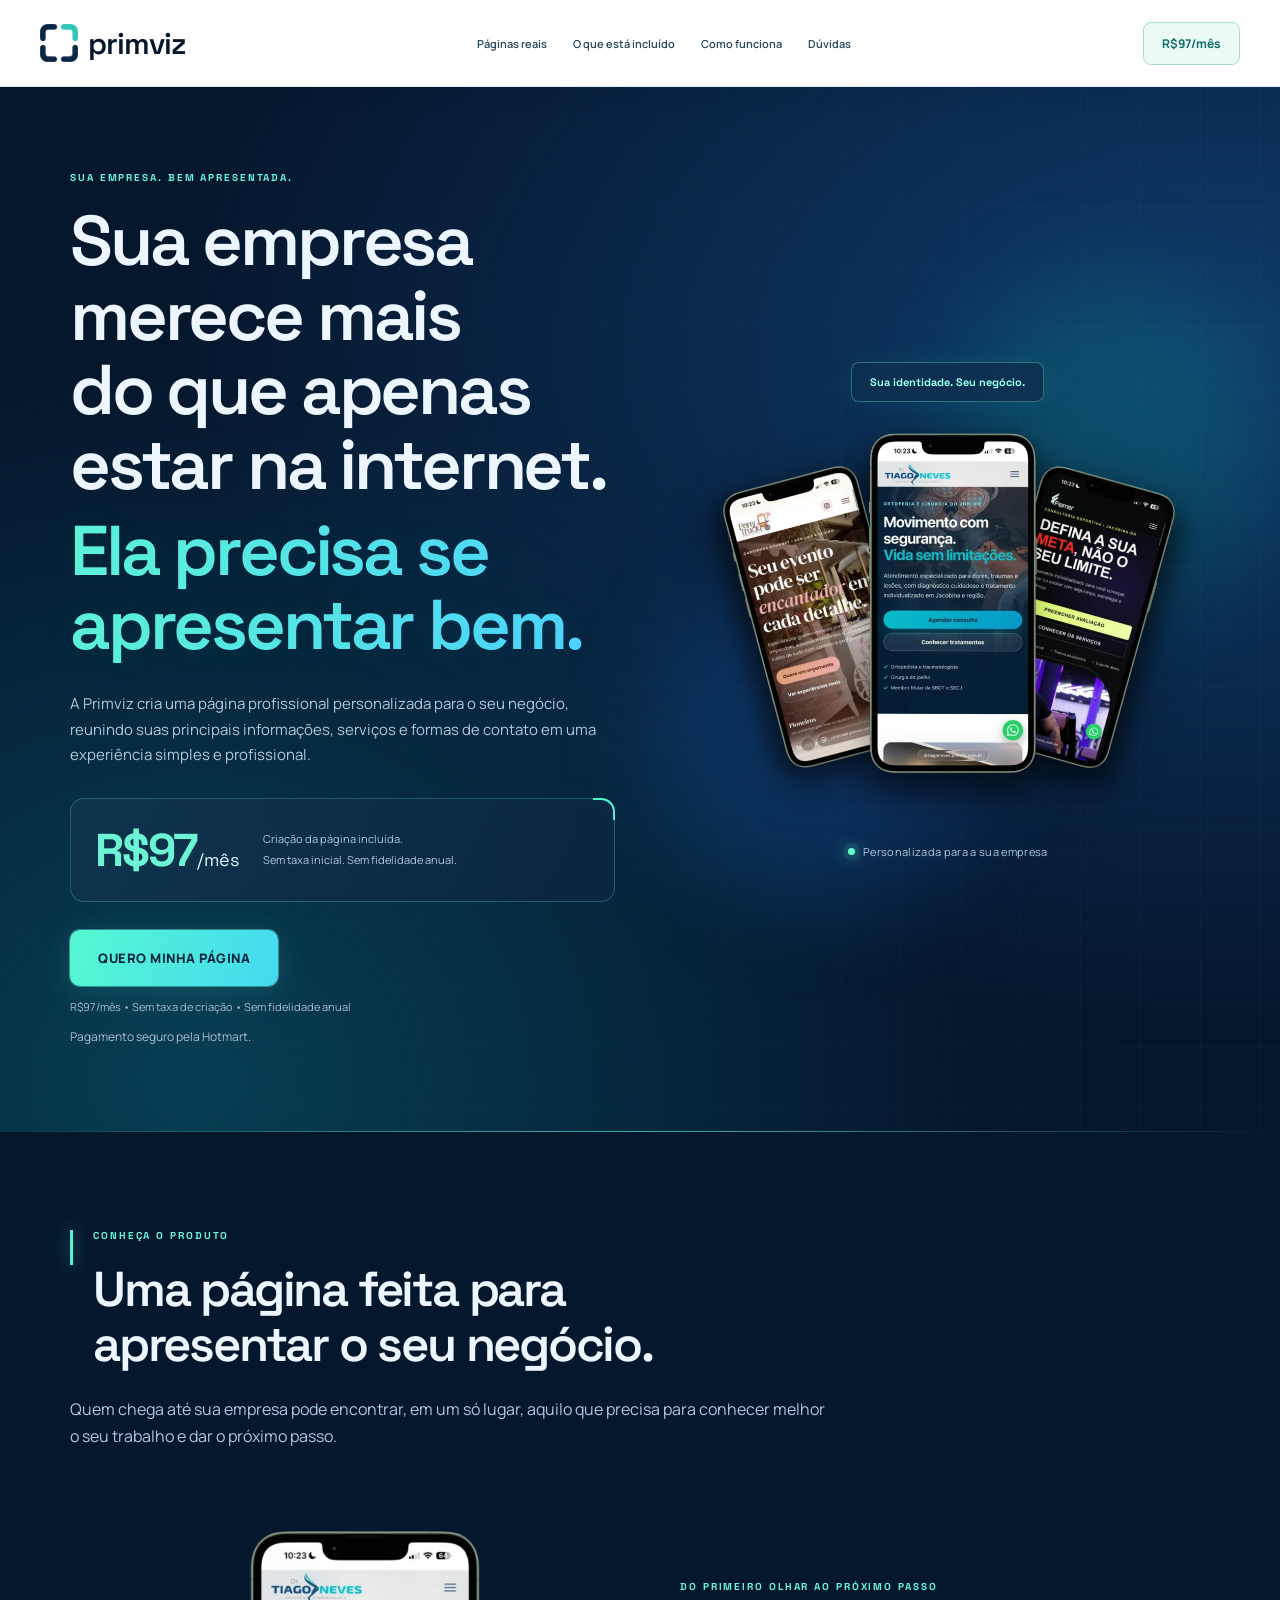
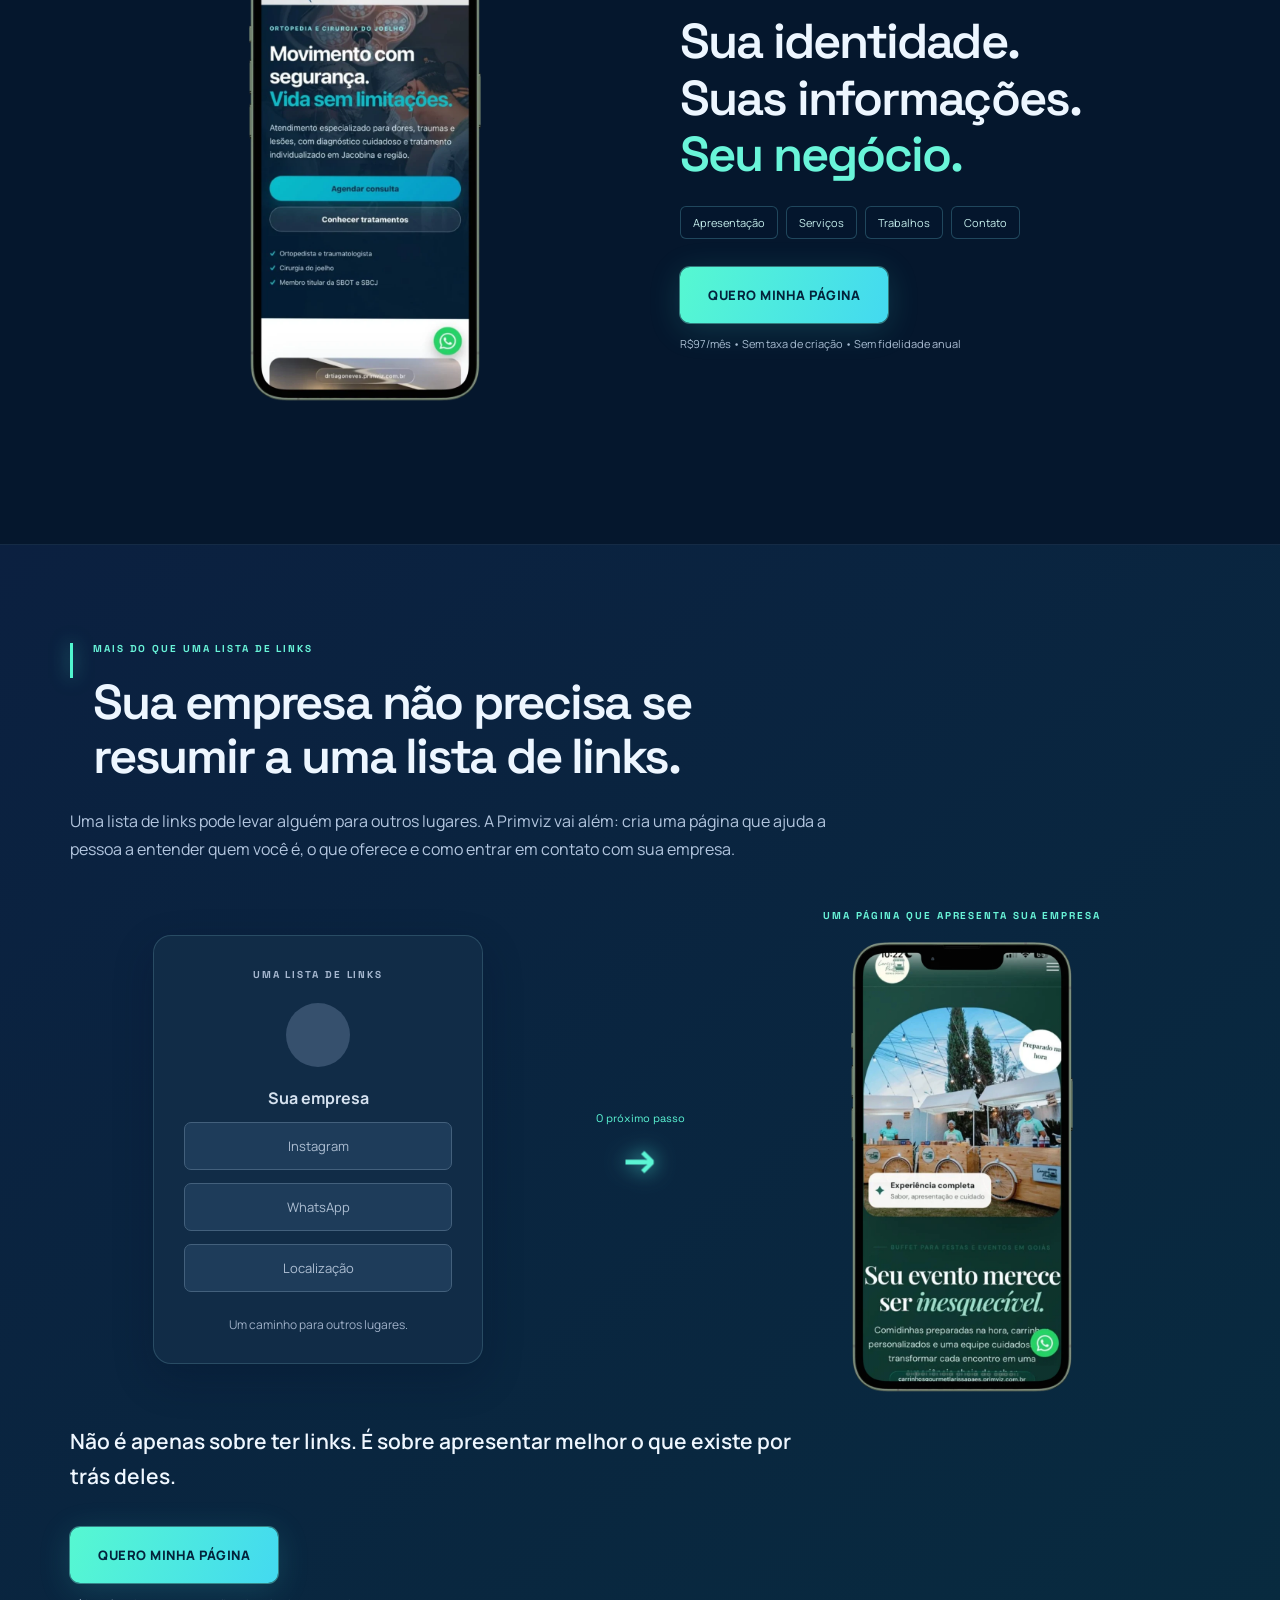
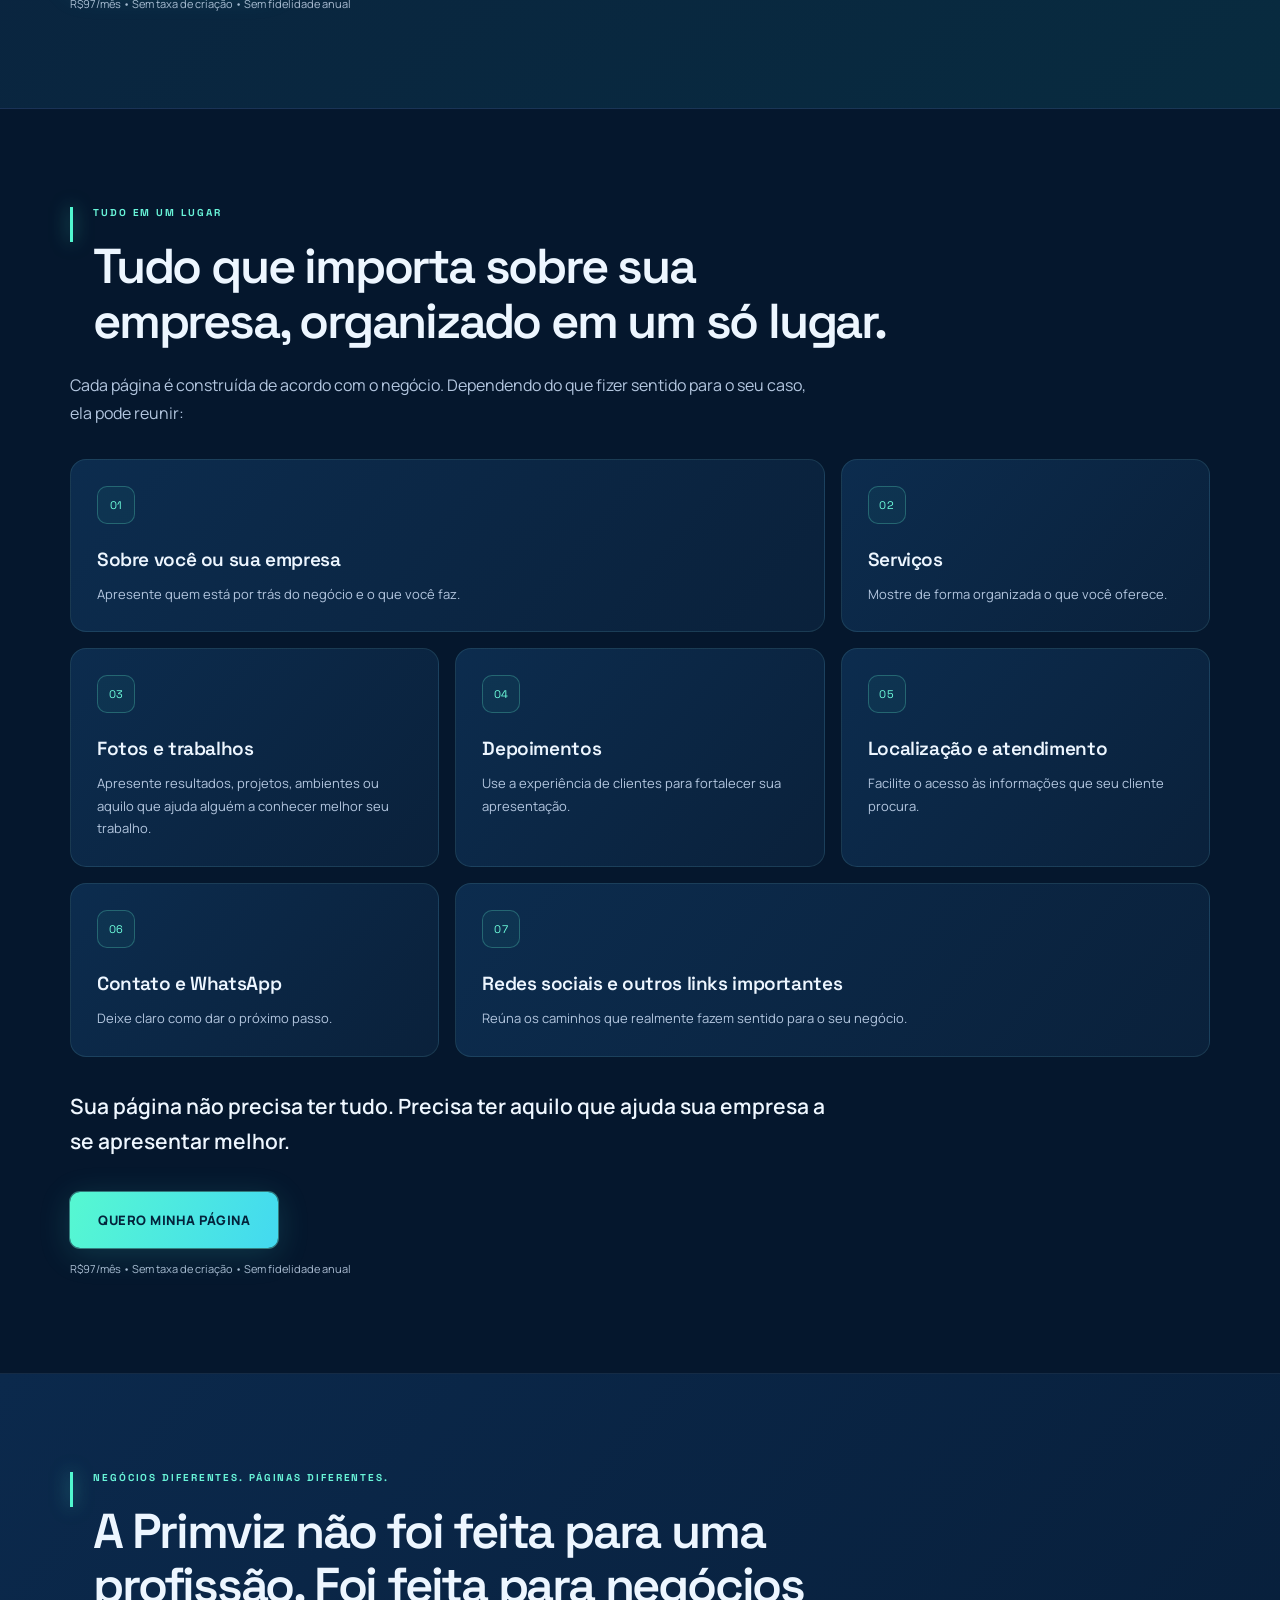
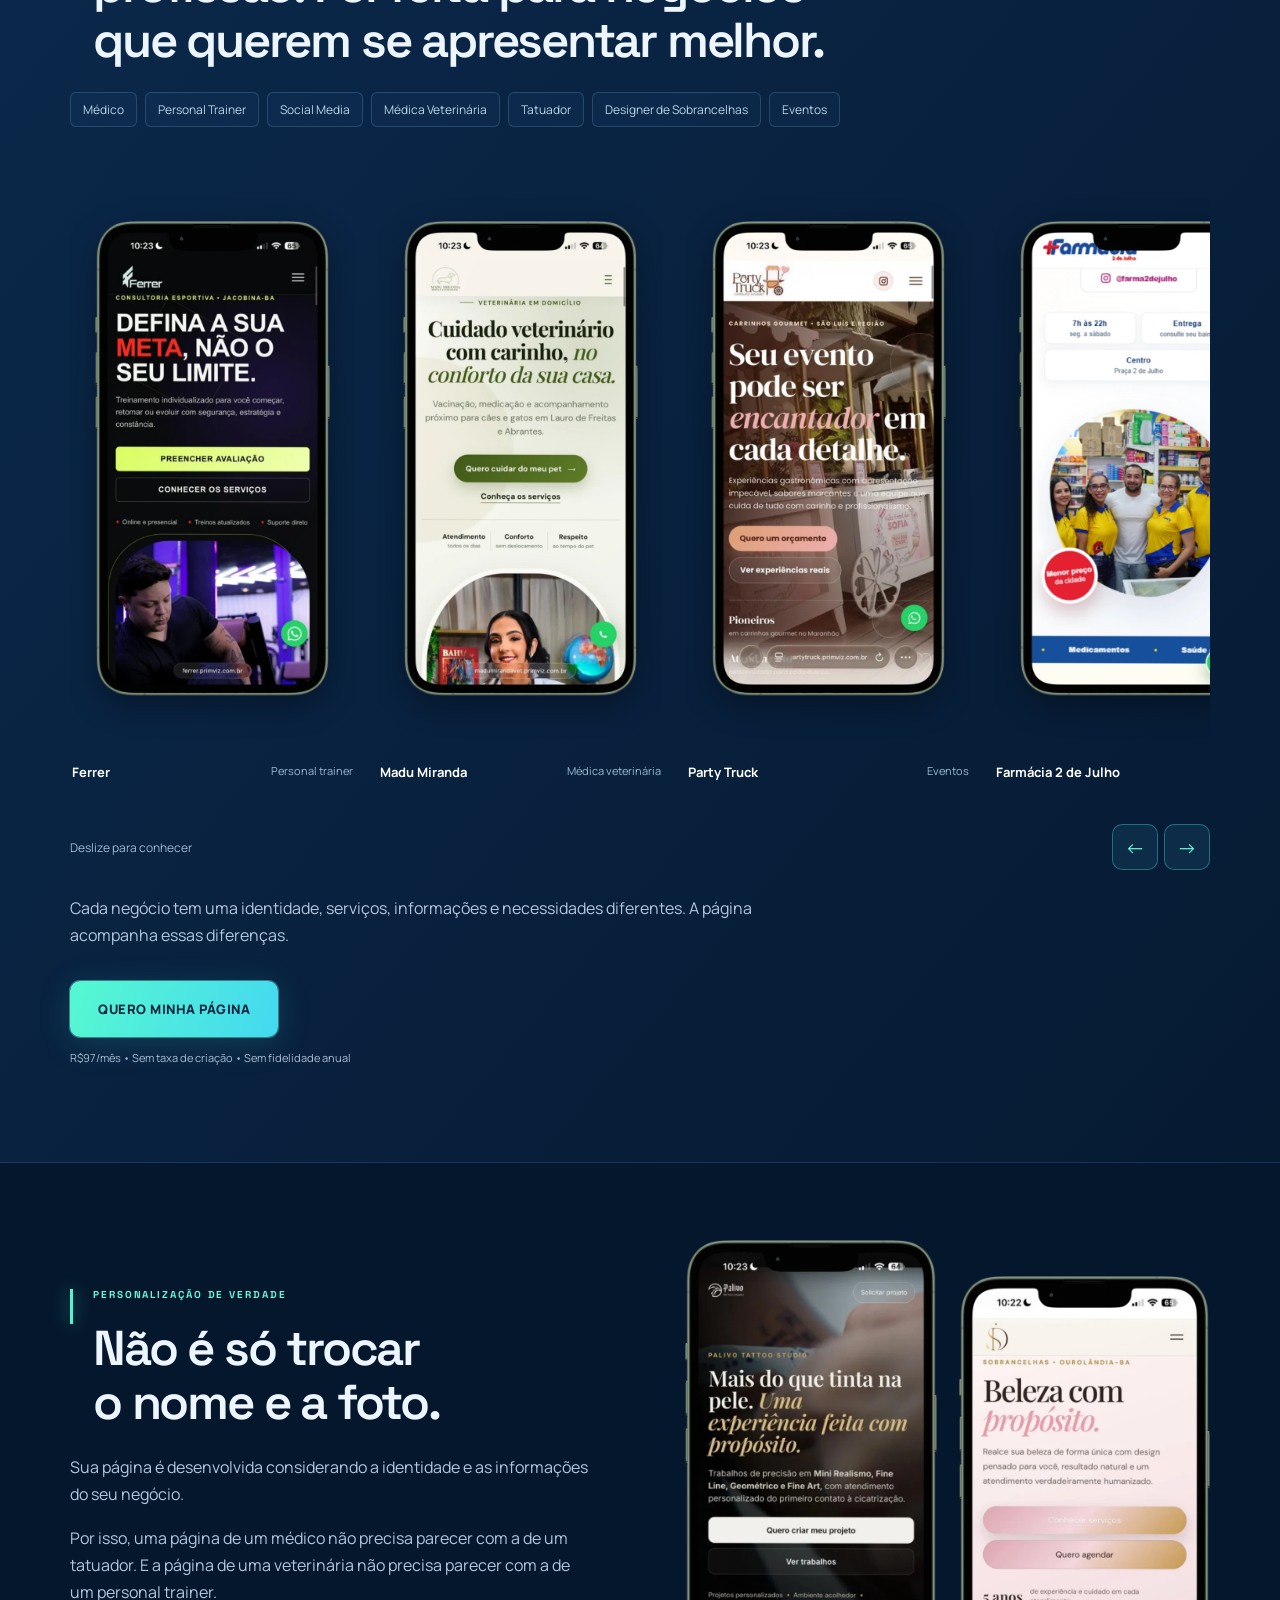
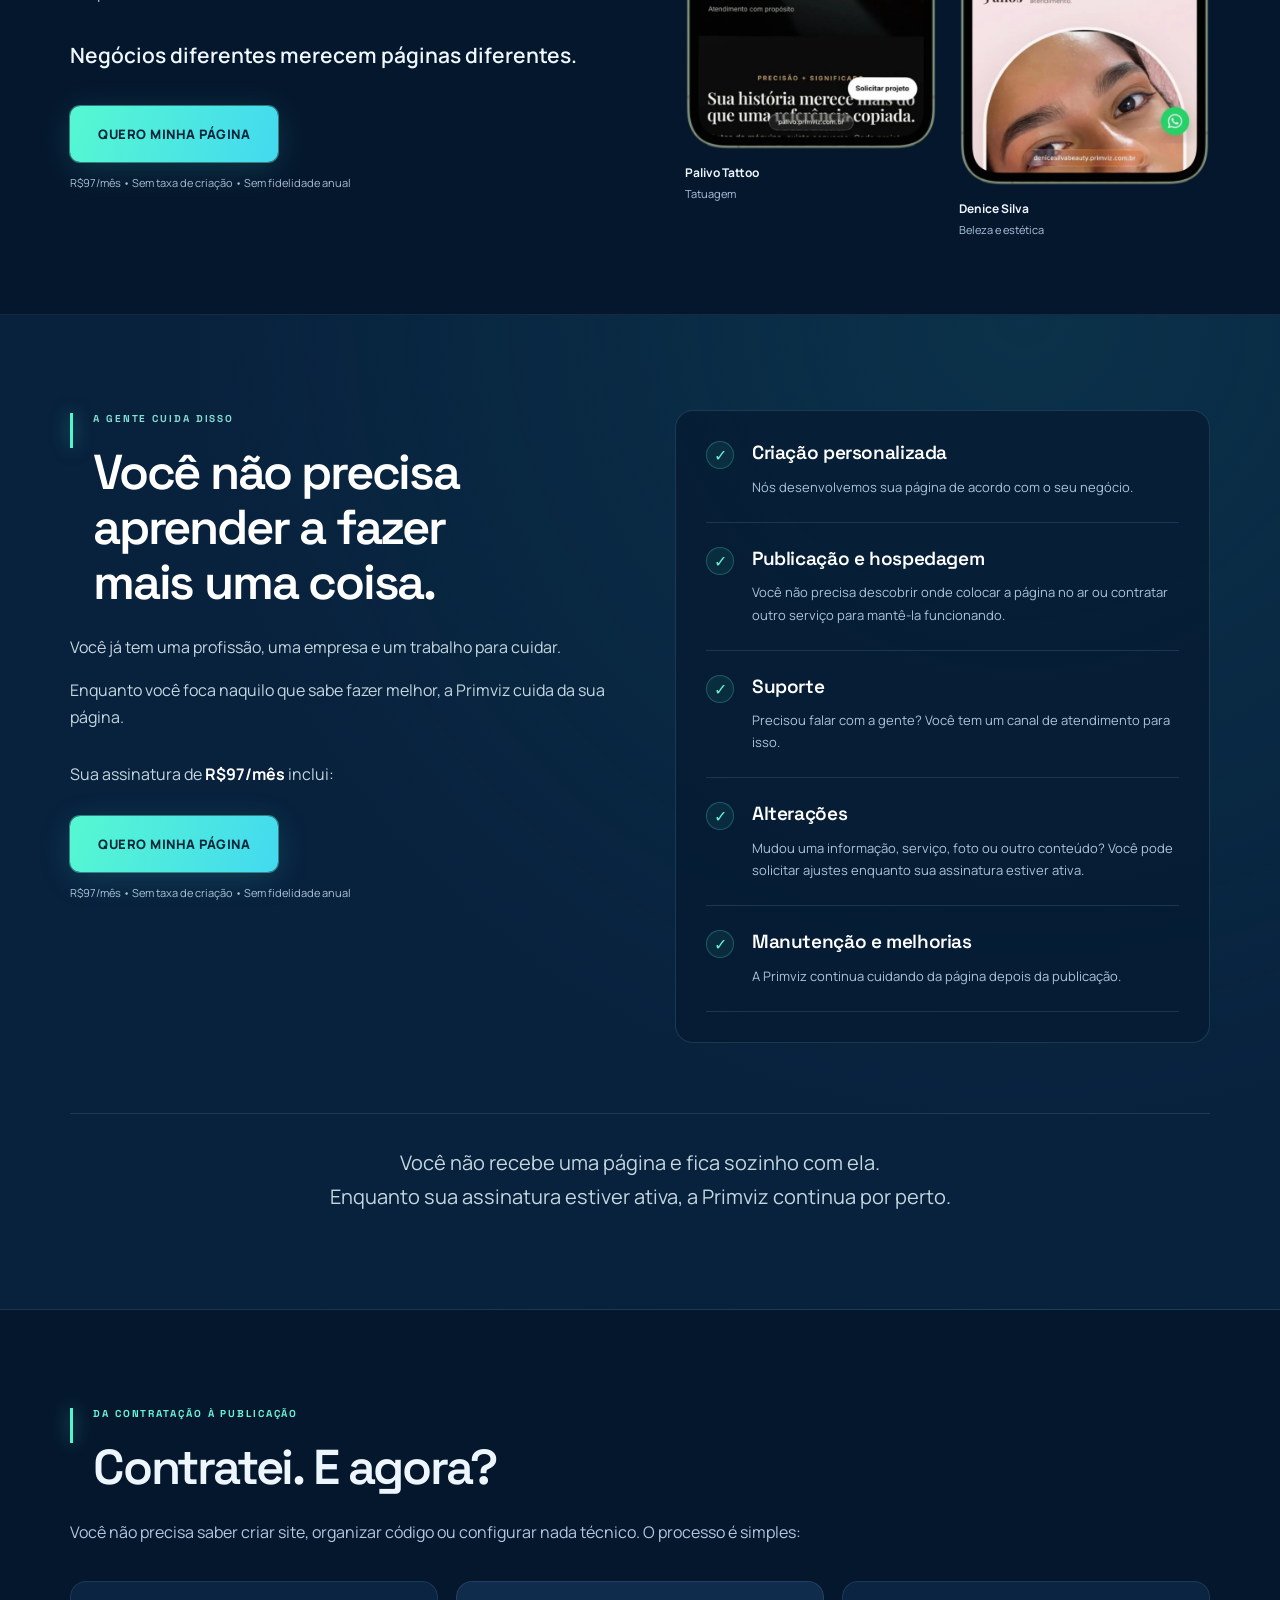
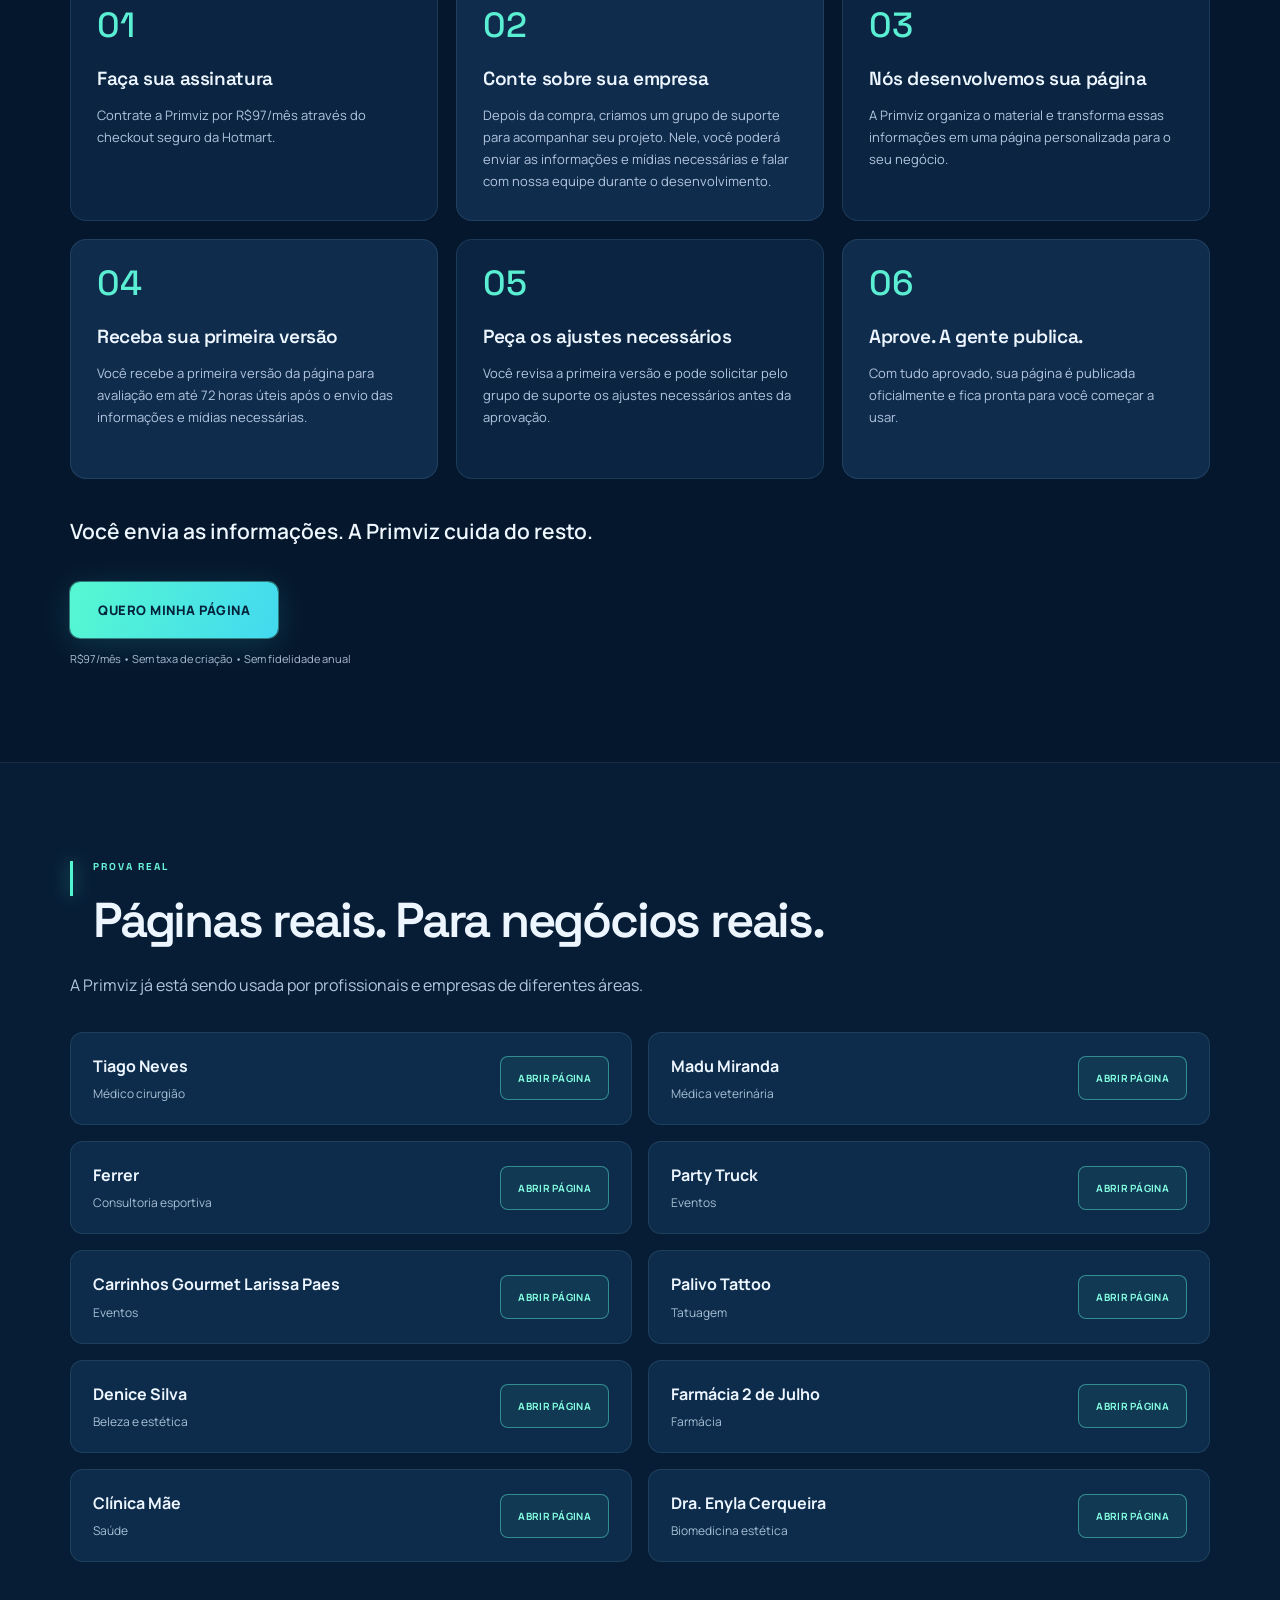
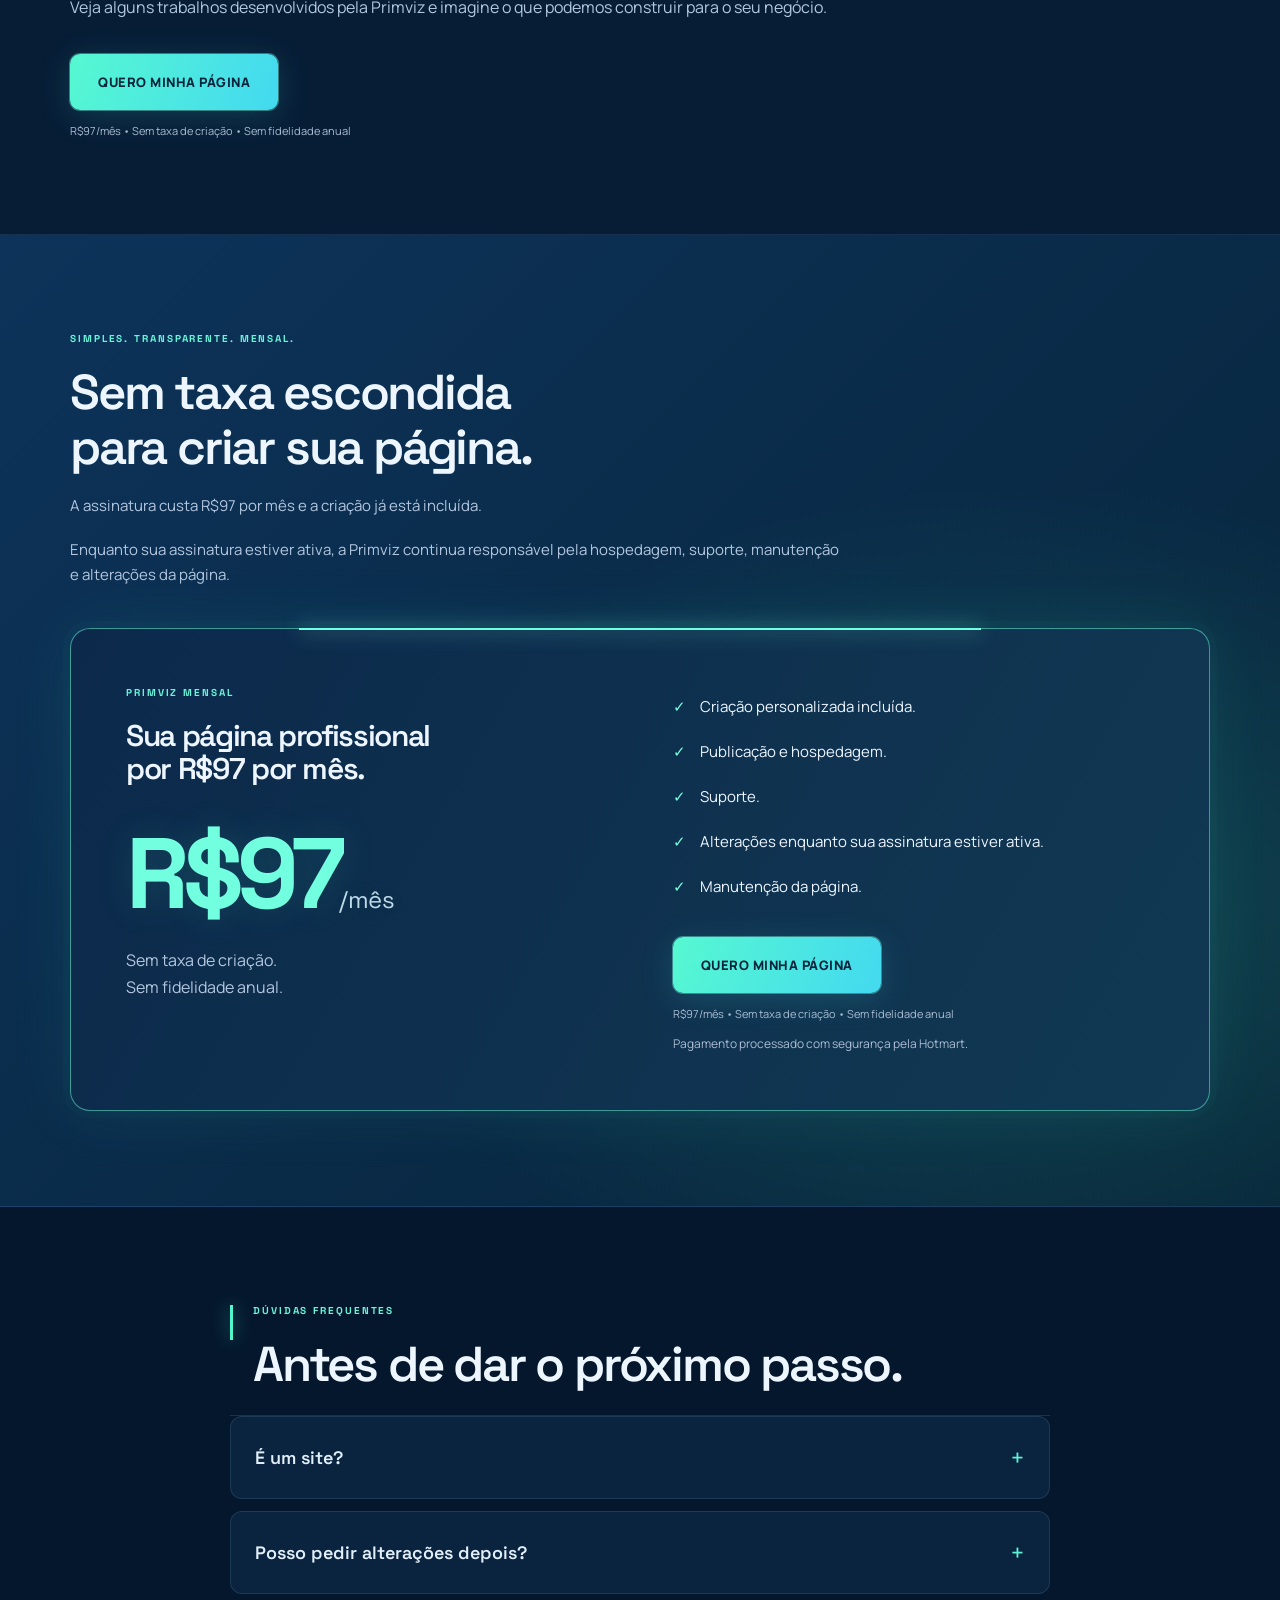
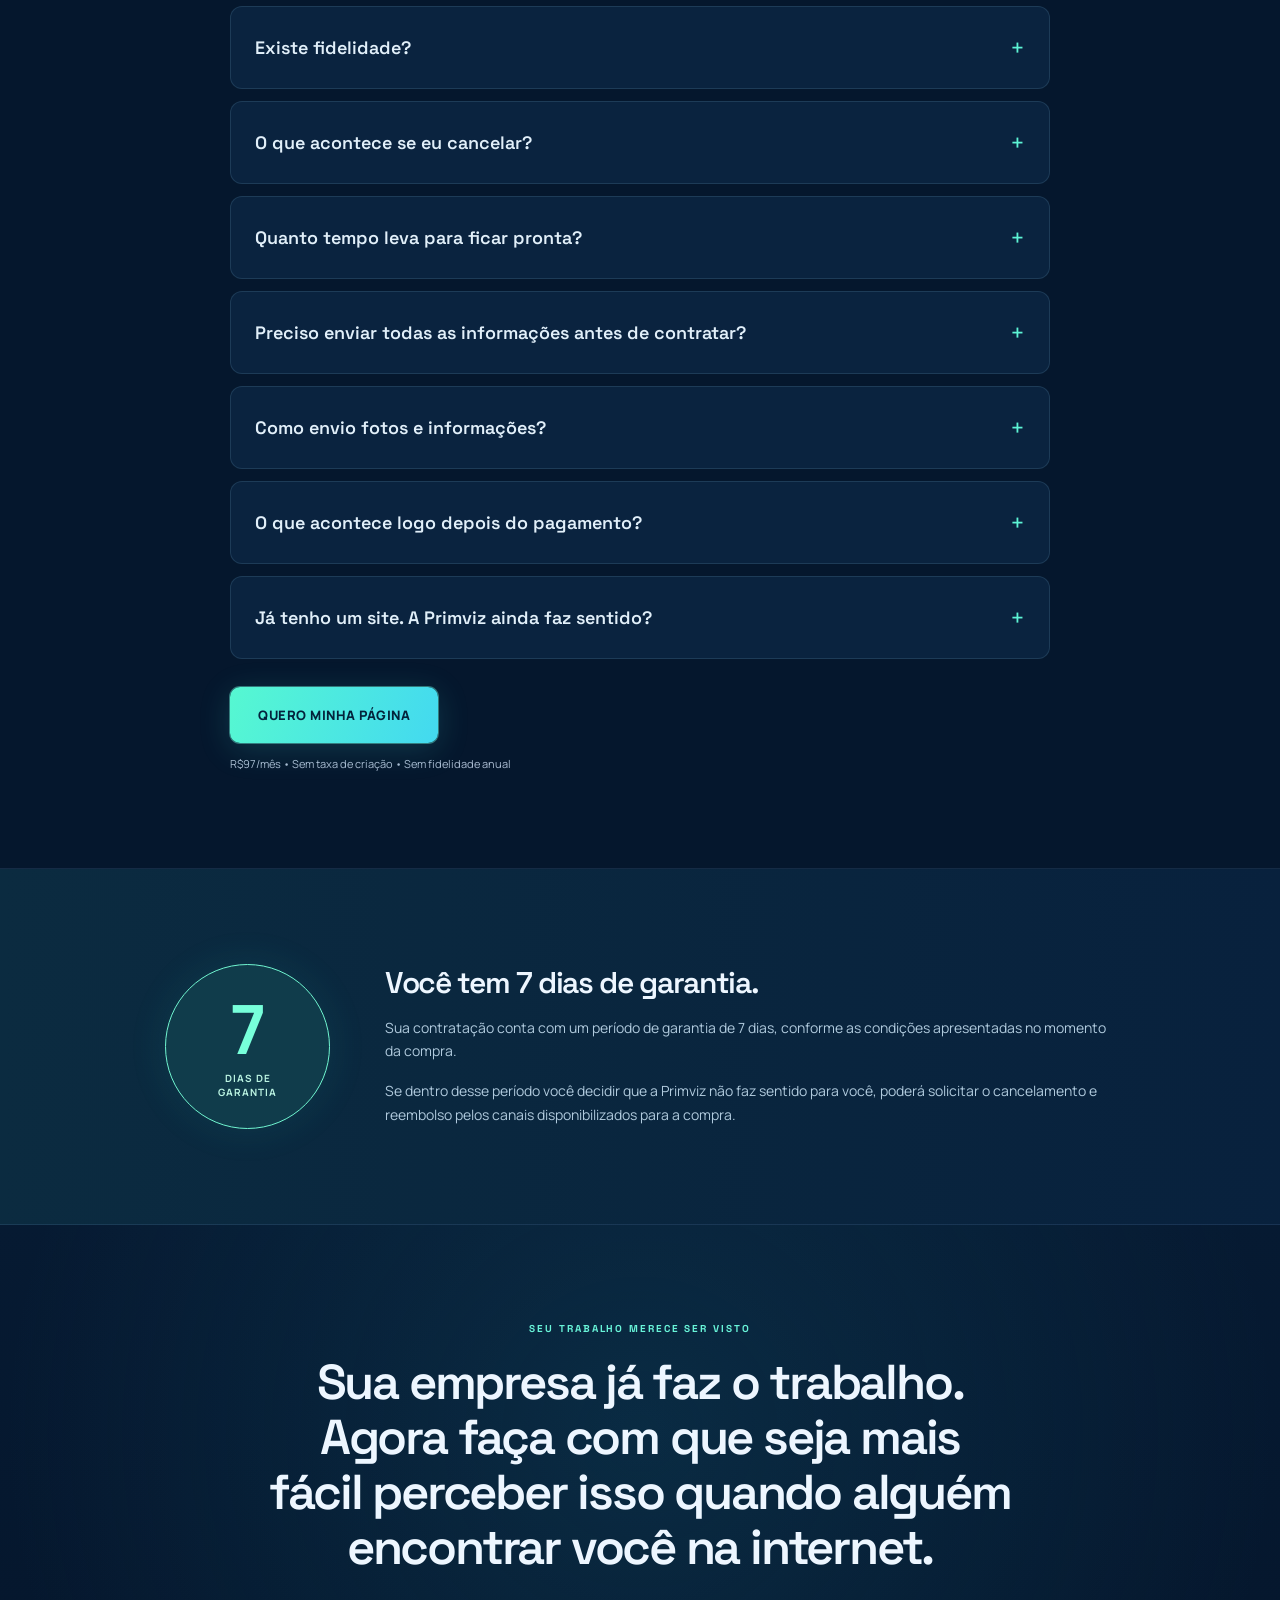
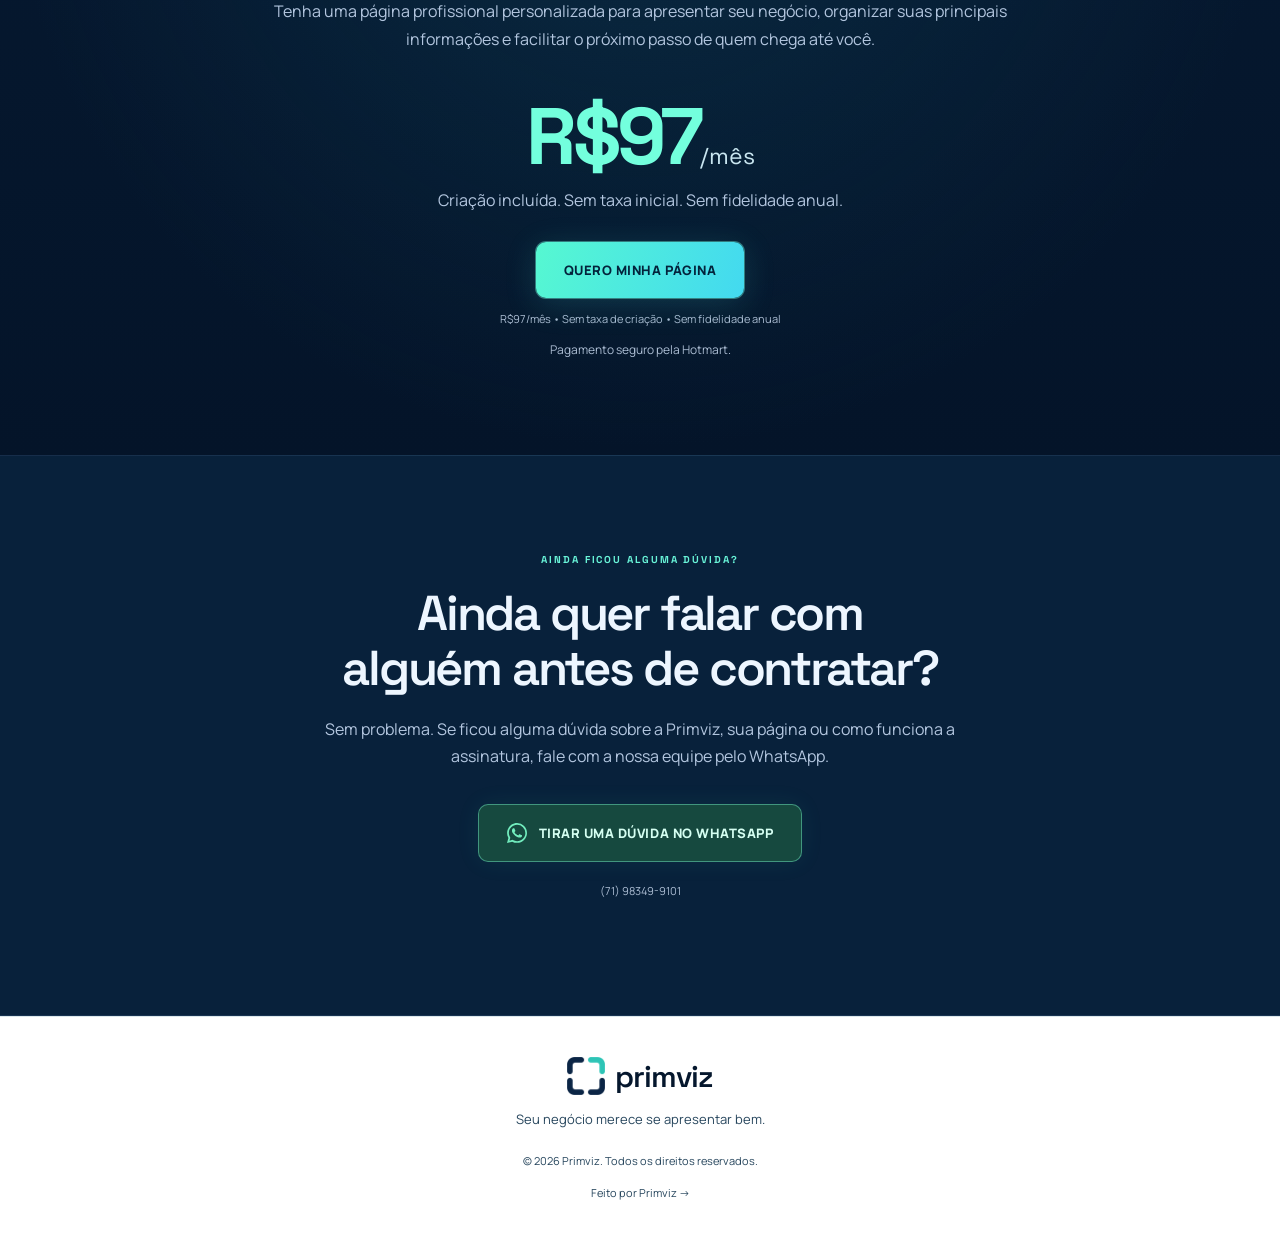
==== commit 74d5e3f4: "V3" ====
--- a/index.html
+++ b/index.html
@@ -1,18 +1,18 @@
-<!doctype html><html lang="pt-BR"><head><meta charset="utf-8"><meta name="viewport" content="width=device-width,initial-scale=1"><meta name="theme-color" content="#0c2645"><title>Primviz | Sua página profissional por R$97/mês</title><meta name="description" content="Uma página personalizada para apresentar seu negócio. Criação, hospedagem, suporte e alterações por R$97/mês. Sem taxa inicial e sem fidelidade anual."><meta property="og:title" content="Sua empresa merece se apresentar bem | Primviz"><meta property="og:description" content="Página profissional personalizada por R$97/mês. Criação incluída, sem taxa inicial e sem fidelidade anual."><meta property="og:type" content="website"><meta property="og:locale" content="pt_BR"><link rel="canonical" href="https://primviz.com.br/"><meta property="og:url" content="https://primviz.com.br/"><meta name="twitter:card" content="summary"><link rel="icon" href="favicon.png"><link rel="stylesheet" href="assets/style.css"><script src="assets/script.js" defer></script>
+<!doctype html><html lang="pt-BR"><head><meta charset="utf-8"><meta name="viewport" content="width=device-width,initial-scale=1"><meta name="theme-color" content="#05172d"><title>Primviz | Sua página profissional por R$97/mês</title><meta name="description" content="Uma página personalizada para apresentar seu negócio. Criação, hospedagem, suporte e alterações por R$97/mês. Sem taxa inicial e sem fidelidade anual."><meta property="og:title" content="Sua empresa merece se apresentar bem | Primviz"><meta property="og:description" content="Página profissional personalizada por R$97/mês. Criação incluída, sem taxa inicial e sem fidelidade anual."><meta property="og:type" content="website"><meta property="og:locale" content="pt_BR"><link rel="canonical" href="https://primviz.com.br/"><meta property="og:url" content="https://primviz.com.br/"><meta name="twitter:card" content="summary"><link rel="icon" href="favicon.png"><link rel="preconnect" href="https://fonts.googleapis.com"><link rel="preconnect" href="https://fonts.gstatic.com" crossorigin><link href="https://fonts.googleapis.com/css2?family=Manrope:wght@400;500;600;700;800&family=Space+Grotesk:wght@400;500;600;700&display=swap" rel="stylesheet"><link rel="stylesheet" href="assets/style.css"><link rel="stylesheet" href="assets/neon.css"><script src="assets/script.js" defer></script>
 <!-- Meta Pixel -->
 <script>!function(f,b,e,v,n,t,s){if(f.fbq)return;n=f.fbq=function(){n.callMethod?n.callMethod.apply(n,arguments):n.queue.push(arguments)};if(!f._fbq)f._fbq=n;n.push=n;n.loaded=!0;n.version='2.0';n.queue=[];t=b.createElement(e);t.async=!0;t.src=v;s=b.getElementsByTagName(e)[0];s.parentNode.insertBefore(t,s)}(window,document,'script','https://connect.facebook.net/en_US/fbevents.js');fbq('init','1395824749322064');fbq('track','PageView');</script>
 <!-- Google Analytics -->
 <script async src="https://www.googletagmanager.com/gtag/js?id=G-XXPLRF9T9N"></script><script>window.dataLayer=window.dataLayer||[];function gtag(){dataLayer.push(arguments);}gtag('js',new Date());gtag('config','G-XXPLRF9T9N');</script>
-<script type="application/ld+json">{"@context": "https://schema.org", "@type": "Service", "name": "Primviz Mensal", "serviceType": "Criação e manutenção de página profissional personalizada", "provider": {"@type": "Organization", "name": "Primviz"}, "offers": {"@type": "Offer", "price": "97", "priceCurrency": "BRL", "url": "https://pay.hotmart.com/E107558886P", "description": "Assinatura mensal. Criação incluída e sem fidelidade anual."}}</script></head><body><noscript><img height="1" width="1" style="display:none" src="https://www.facebook.com/tr?id=1395824749322064&amp;ev=PageView&amp;noscript=1" alt=""></noscript><a class="skip" href="#conteudo">Ir para o conteúdo</a><header><div class="nav-wrap"><a class="brand" href="#inicio" aria-label="Primviz, início"><img src="assets/images/marca.png" width="160" height="160" alt=""><span>primviz</span></a><button id="menu-toggle" aria-expanded="false" aria-controls="navigation" aria-label="Abrir menu"><span></span><span></span></button><nav id="navigation" aria-label="Menu principal"><a href="#paginas">Páginas reais</a><a href="#incluido">O que está incluído</a><a href="#como-funciona">Como funciona</a><a href="#duvidas">Dúvidas</a></nav><a class="nav-cta" href="#oferta">R$97/mês</a></div></header><main id="conteudo"><section class="hero" id="inicio"><div class="hero-glow" aria-hidden="true"></div><div class="container hero-grid"><div class="hero-copy"><span class="eyebrow">SUA EMPRESA. BEM APRESENTADA.</span><h1>Sua empresa merece mais do que apenas estar na internet. <span>Ela precisa se apresentar bem.</span></h1><p class="lead">A Primviz cria uma página profissional personalizada para o seu negócio, reunindo suas principais informações, serviços e formas de contato em uma experiência simples e profissional.</p><div class="hero-price"><strong>R$97<span>/mês</span></strong><p>Criação da página incluída.<br>Sem taxa inicial. Sem fidelidade anual.</p></div><div class="conversion"><a class="button checkout" href="https://pay.hotmart.com/E107558886P" target="_blank" rel="noopener noreferrer" data-product="Primviz Mensal" data-position="hero">QUERO MINHA PÁGINA</a><p class="micro">R$97/mês • Sem taxa de criação • Sem fidelidade anual</p></div><p class="secure">Pagamento seguro pela Hotmart.</p></div><div class="hero-visual"><div class="orbit orbit-one" aria-hidden="true"></div><div class="orbit orbit-two" aria-hidden="true"></div><span class="floating-note">Sua identidade. Seu negócio.</span><img class="hero-product" src="assets/images/paginas.webp" width="1000" height="783" fetchpriority="high" alt="Três páginas reais Primviz: Party Truck, Tiago Neves e Ferrer"><div class="visual-footer"><span class="live-dot"></span>Personalizada para a sua empresa</div></div></div></section>
-<section class="section" id="produto"><div class="container"><div class="section-head"><span class="eyebrow">CONHEÇA O PRODUTO</span><h2>Uma página feita para apresentar o seu negócio.</h2></div><p class="intro">Quem chega até sua empresa pode encontrar, em um só lugar, aquilo que precisa para conhecer melhor o seu trabalho e dar o próximo passo.</p><div class="product-showcase"><a class="preview-link" href="https://drtiagoneves.primviz.com.br/" target="_blank" rel="noopener noreferrer"><img id="projeto-tiago" src="assets/images/tiago.webp" width="600" height="1214" loading="lazy" alt="Página real do médico Tiago Neves"><span class="preview-action">ABRIR PÁGINA</span></a><div><span class="eyebrow">DO PRIMEIRO OLHAR AO PRÓXIMO PASSO</span><h3>Sua identidade.<br>Suas informações.<br><span>Seu negócio.</span></h3><div class="product-labels"><span>Apresentação</span><span>Serviços</span><span>Trabalhos</span><span>Contato</span></div><div class="conversion"><a class="button checkout" href="https://pay.hotmart.com/E107558886P" target="_blank" rel="noopener noreferrer" data-product="Primviz Mensal" data-position="produto">QUERO MINHA PÁGINA</a><p class="micro">R$97/mês • Sem taxa de criação • Sem fidelidade anual</p></div></div></div></div></section>
-<section class="section comparison-section"><div class="container"><div class="section-head"><span class="eyebrow">MAIS DO QUE UMA LISTA DE LINKS</span><h2>Sua empresa não precisa se resumir a uma lista de links.</h2></div><p class="intro">Uma lista de links pode levar alguém para outros lugares. A Primviz vai além: cria uma página que ajuda a pessoa a entender quem você é, o que oferece e como entrar em contato com sua empresa.</p><div class="comparison"><div class="generic-links"><span class="eyebrow">UMA LISTA DE LINKS</span><div class="avatar" aria-hidden="true"></div><strong>Sua empresa</strong><div class="sample-link">Instagram</div><div class="sample-link">WhatsApp</div><div class="sample-link">Localização</div><small>Um caminho para outros lugares.</small></div><div class="compare-transition"><span>O próximo passo</span><b aria-hidden="true">↓</b></div><div class="real-page"><span class="eyebrow">UMA PÁGINA QUE APRESENTA SUA EMPRESA</span><a class="preview-link" href="https://carrinhosgourmetlarissapaes.primviz.com.br/" target="_blank" rel="noopener noreferrer"><img id="projeto-carrinhos" src="assets/images/carrinhos.webp" width="600" height="1214" loading="lazy" alt="Página personalizada da Carrinhos Gourmet Larissa Paes"><span class="preview-action">ABRIR PÁGINA</span></a></div></div><p class="statement">Não é apenas sobre ter links. É sobre apresentar melhor o que existe por trás deles.</p><div class="conversion"><a class="button checkout" href="https://pay.hotmart.com/E107558886P" target="_blank" rel="noopener noreferrer" data-product="Primviz Mensal" data-position="comparacao">QUERO MINHA PÁGINA</a><p class="micro">R$97/mês • Sem taxa de criação • Sem fidelidade anual</p></div></div></section>
+<script type="application/ld+json">{"@context": "https://schema.org", "@type": "Service", "name": "Primviz Mensal", "serviceType": "Criação e manutenção de página profissional personalizada", "provider": {"@type": "Organization", "name": "Primviz"}, "offers": {"@type": "Offer", "price": "97", "priceCurrency": "BRL", "url": "https://pay.hotmart.com/E107558886P", "description": "Assinatura mensal. Criação incluída e sem fidelidade anual."}}</script></head><body><noscript><img height="1" width="1" style="display:none" src="https://www.facebook.com/tr?id=1395824749322064&amp;ev=PageView&amp;noscript=1" alt=""></noscript><a class="skip" href="#conteudo">Ir para o conteúdo</a><header><div class="nav-wrap"><a class="brand" href="#inicio" aria-label="Primviz, início"><img src="assets/images/marca.png" width="160" height="160" alt=""><span>primviz</span></a><button id="menu-toggle" aria-expanded="false" aria-controls="navigation" aria-label="Abrir menu"><span></span><span></span></button><nav id="navigation" aria-label="Menu principal"><a href="#paginas">Páginas reais</a><a href="#incluido">O que está incluído</a><a href="#como-funciona">Como funciona</a><a href="#duvidas">Dúvidas</a></nav><a class="nav-cta" href="#oferta">R$97/mês</a></div></header><main id="conteudo"><section class="hero" id="inicio"><div class="hero-glow" aria-hidden="true"></div><div class="container hero-grid"><div class="hero-copy"><span class="eyebrow">SUA EMPRESA. BEM APRESENTADA.</span><h1>Sua empresa merece mais do que apenas estar na internet. <span>Ela precisa se apresentar bem.</span></h1><p class="lead">A Primviz cria uma página profissional personalizada para o seu negócio, reunindo suas principais informações, serviços e formas de contato em uma experiência simples e profissional.</p><div class="hero-price"><span class="price-corner" aria-hidden="true"></span><strong>R$97<span>/mês</span></strong><p>Criação da página incluída.<br>Sem taxa inicial. Sem fidelidade anual.</p></div><div class="conversion"><a class="button checkout" href="https://pay.hotmart.com/E107558886P" target="_blank" rel="noopener noreferrer" data-product="Primviz Mensal" data-position="hero">QUERO MINHA PÁGINA</a><p class="micro">R$97/mês • Sem taxa de criação • Sem fidelidade anual</p></div><p class="secure">Pagamento seguro pela Hotmart.</p></div><div class="hero-visual"><div class="tech-frame" aria-hidden="true"><i></i><i></i><i></i><i></i><svg class="tech-orbits" viewBox="0 0 600 600"><circle cx="300" cy="300" r="260"/><ellipse cx="300" cy="300" rx="270" ry="120"/><ellipse cx="300" cy="300" rx="120" ry="270"/><path d="M20 300h560M300 20v560"/></svg><div class="scanner"></div></div><div class="orbit orbit-one" aria-hidden="true"></div><div class="orbit orbit-two" aria-hidden="true"></div><span class="floating-note">Sua identidade. Seu negócio.</span><img class="hero-product" src="assets/images/paginas.webp" width="1000" height="783" fetchpriority="high" alt="Três páginas reais Primviz: Party Truck, Tiago Neves e Ferrer"><div class="visual-footer"><span class="live-dot"></span>Personalizada para a sua empresa</div></div></div></section>
+<section class="section" id="produto"><div class="container"><div class="section-head"><span class="eyebrow">CONHEÇA O PRODUTO</span><h2>Uma página feita para apresentar o seu negócio.</h2></div><p class="intro">Quem chega até sua empresa pode encontrar, em um só lugar, aquilo que precisa para conhecer melhor o seu trabalho e dar o próximo passo.</p><div class="product-showcase"><div class="showcase-mesh" aria-hidden="true"></div><div class="preview-link"><img id="projeto-tiago" src="assets/images/tiago.webp" width="600" height="1214" loading="lazy" alt="Página real do médico Tiago Neves"></div><div><span class="eyebrow">DO PRIMEIRO OLHAR AO PRÓXIMO PASSO</span><h3>Sua identidade.<br>Suas informações.<br><span>Seu negócio.</span></h3><div class="product-labels"><span>Apresentação</span><span>Serviços</span><span>Trabalhos</span><span>Contato</span></div><div class="conversion"><a class="button checkout" href="https://pay.hotmart.com/E107558886P" target="_blank" rel="noopener noreferrer" data-product="Primviz Mensal" data-position="produto">QUERO MINHA PÁGINA</a><p class="micro">R$97/mês • Sem taxa de criação • Sem fidelidade anual</p></div></div></div></div></section>
+<section class="section comparison-section"><div class="container"><div class="section-head"><span class="eyebrow">MAIS DO QUE UMA LISTA DE LINKS</span><h2>Sua empresa não precisa se resumir a uma lista de links.</h2></div><p class="intro">Uma lista de links pode levar alguém para outros lugares. A Primviz vai além: cria uma página que ajuda a pessoa a entender quem você é, o que oferece e como entrar em contato com sua empresa.</p><div class="comparison"><div class="generic-links"><span class="eyebrow">UMA LISTA DE LINKS</span><div class="avatar" aria-hidden="true"></div><strong>Sua empresa</strong><div class="sample-link">Instagram</div><div class="sample-link">WhatsApp</div><div class="sample-link">Localização</div><small>Um caminho para outros lugares.</small></div><div class="compare-transition"><span>O próximo passo</span><b aria-hidden="true">↓</b></div><div class="real-page"><span class="eyebrow">UMA PÁGINA QUE APRESENTA SUA EMPRESA</span><div class="preview-link"><img id="projeto-carrinhos" src="assets/images/carrinhos.webp" width="600" height="1214" loading="lazy" alt="Página personalizada da Carrinhos Gourmet Larissa Paes"></div></div></div><p class="statement">Não é apenas sobre ter links. É sobre apresentar melhor o que existe por trás deles.</p><div class="conversion"><a class="button checkout" href="https://pay.hotmart.com/E107558886P" target="_blank" rel="noopener noreferrer" data-product="Primviz Mensal" data-position="comparacao">QUERO MINHA PÁGINA</a><p class="micro">R$97/mês • Sem taxa de criação • Sem fidelidade anual</p></div></div></section>
 <section class="section"><div class="container"><div class="section-head"><span class="eyebrow">TUDO EM UM LUGAR</span><h2>Tudo que importa sobre sua empresa, organizado em um só lugar.</h2></div><p class="intro">Cada página é construída de acordo com o negócio. Dependendo do que fizer sentido para o seu caso, ela pode reunir:</p><div class="features"><article class="feature"><span>01</span><div><h3>Sobre você ou sua empresa</h3><p>Apresente quem está por trás do negócio e o que você faz.</p></div></article><article class="feature"><span>02</span><div><h3>Serviços</h3><p>Mostre de forma organizada o que você oferece.</p></div></article><article class="feature"><span>03</span><div><h3>Fotos e trabalhos</h3><p>Apresente resultados, projetos, ambientes ou aquilo que ajuda alguém a conhecer melhor seu trabalho.</p></div></article><article class="feature"><span>04</span><div><h3>Depoimentos</h3><p>Use a experiência de clientes para fortalecer sua apresentação.</p></div></article><article class="feature"><span>05</span><div><h3>Localização e atendimento</h3><p>Facilite o acesso às informações que seu cliente procura.</p></div></article><article class="feature"><span>06</span><div><h3>Contato e WhatsApp</h3><p>Deixe claro como dar o próximo passo.</p></div></article><article class="feature"><span>07</span><div><h3>Redes sociais e outros links importantes</h3><p>Reúna os caminhos que realmente fazem sentido para o seu negócio.</p></div></article></div><p class="statement">Sua página não precisa ter tudo. Precisa ter aquilo que ajuda sua empresa a se apresentar melhor.</p><div class="conversion"><a class="button checkout" href="https://pay.hotmart.com/E107558886P" target="_blank" rel="noopener noreferrer" data-product="Primviz Mensal" data-position="informacoes">QUERO MINHA PÁGINA</a><p class="micro">R$97/mês • Sem taxa de criação • Sem fidelidade anual</p></div></div></section>
-<section class="section tinted" id="paginas"><div class="container"><div class="section-head"><span class="eyebrow">NEGÓCIOS DIFERENTES. PÁGINAS DIFERENTES.</span><h2>A Primviz não foi feita para uma profissão. Foi feita para negócios que querem se apresentar melhor.</h2></div><div class="professions"><span>Médico</span><span>Personal Trainer</span><span>Social Media</span><span>Médica Veterinária</span><span>Tatuador</span><span>Designer de Sobrancelhas</span><span>Eventos</span></div><div class="gallery" id="profession-gallery" tabindex="0" aria-label="Páginas reais. Deslize para ver mais"><figure class="project"><div class="project-image"><a class="preview-link" href="https://ferrer.primviz.com.br/" target="_blank" rel="noopener noreferrer"><img id="projeto-ferrer" src="assets/images/ferrer.webp" width="600" height="1214" loading="lazy" alt="Página real de Ferrer, Personal trainer, apresentada em um celular"><span class="preview-action">ABRIR PÁGINA</span></a></div><figcaption><strong>Ferrer</strong><span>Personal trainer</span></figcaption></figure><figure class="project"><div class="project-image"><a class="preview-link" href="https://madumirandavet.primviz.com.br/" target="_blank" rel="noopener noreferrer"><img id="projeto-madu" src="assets/images/madu.webp" width="600" height="1214" loading="lazy" alt="Página real de Madu Miranda, Médica veterinária, apresentada em um celular"><span class="preview-action">ABRIR PÁGINA</span></a></div><figcaption><strong>Madu Miranda</strong><span>Médica veterinária</span></figcaption></figure><figure class="project"><div class="project-image"><a class="preview-link" href="https://partytruck.primviz.com.br/" target="_blank" rel="noopener noreferrer"><img id="projeto-party" src="assets/images/party.webp" width="600" height="1214" loading="lazy" alt="Página real de Party Truck, Eventos, apresentada em um celular"><span class="preview-action">ABRIR PÁGINA</span></a></div><figcaption><strong>Party Truck</strong><span>Eventos</span></figcaption></figure><figure class="project"><div class="project-image"><a class="preview-link" href="https://farmacia2dejulho.primviz.com.br/" target="_blank" rel="noopener noreferrer"><img id="projeto-farmacia" src="assets/images/farmacia.webp" width="600" height="1214" loading="lazy" alt="Página real de Farmácia 2 de Julho, Farmácia, apresentada em um celular completo"><span class="preview-action">ABRIR PÁGINA</span></a></div><figcaption><strong>Farmácia 2 de Julho</strong><span>Farmácia</span></figcaption></figure><figure class="project"><div class="project-image"><a class="preview-link" href="https://clinicamae.primviz.com.br/" target="_blank" rel="noopener noreferrer"><img id="projeto-clinica" src="assets/images/clinica.webp" width="600" height="1214" loading="lazy" alt="Página real de Clínica Mãe, Saúde, apresentada em um celular completo"><span class="preview-action">ABRIR PÁGINA</span></a></div><figcaption><strong>Clínica Mãe</strong><span>Saúde</span></figcaption></figure><figure class="project"><div class="project-image"><a class="preview-link" href="https://www.draenylacerqueira.primviz.com.br/" target="_blank" rel="noopener noreferrer"><img id="projeto-enyla" src="assets/images/enyla.webp" width="600" height="1214" loading="lazy" alt="Página real de Dra. Enyla Cerqueira, Biomedicina estética, apresentada em um celular completo"><span class="preview-action">ABRIR PÁGINA</span></a></div><figcaption><strong>Dra. Enyla Cerqueira</strong><span>Biomedicina estética</span></figcaption></figure></div><div class="gallery-controls"><span>Deslize para conhecer</span><div><button data-carousel="profession-gallery" data-direction="-1" aria-label="Página anterior">←</button><button data-carousel="profession-gallery" data-direction="1" aria-label="Próxima página">→</button></div></div><p class="intro">Cada negócio tem uma identidade, serviços, informações e necessidades diferentes. A página acompanha essas diferenças.</p><div class="conversion"><a class="button checkout" href="https://pay.hotmart.com/E107558886P" target="_blank" rel="noopener noreferrer" data-product="Primviz Mensal" data-position="profissoes">QUERO MINHA PÁGINA</a><p class="micro">R$97/mês • Sem taxa de criação • Sem fidelidade anual</p></div></div></section>
-<section class="section"><div class="container personalization"><div><div class="section-head"><span class="eyebrow">PERSONALIZAÇÃO DE VERDADE</span><h2>Não é só trocar o nome e a foto.</h2></div><p>Sua página é desenvolvida considerando a identidade e as informações do seu negócio.</p><p>Por isso, uma página de um médico não precisa parecer com a de um tatuador. E a página de uma veterinária não precisa parecer com a de um personal trainer.</p><p class="statement">Negócios diferentes merecem páginas diferentes.</p><div class="conversion"><a class="button checkout" href="https://pay.hotmart.com/E107558886P" target="_blank" rel="noopener noreferrer" data-product="Primviz Mensal" data-position="personalizacao">QUERO MINHA PÁGINA</a><p class="micro">R$97/mês • Sem taxa de criação • Sem fidelidade anual</p></div></div><div class="identity-duo"><figure><a class="preview-link" href="https://palivo.primviz.com.br/" target="_blank" rel="noopener noreferrer"><img id="projeto-palivo" src="assets/images/palivo.webp" width="600" height="1214" loading="lazy" alt="Página real Palivo Tattoo, com identidade preta e dourada"><span class="preview-action">ABRIR PÁGINA</span></a><figcaption>Palivo Tattoo <span>Tatuagem</span></figcaption></figure><figure><a class="preview-link" href="https://denicesilvabeauty.primviz.com.br/" target="_blank" rel="noopener noreferrer"><img id="projeto-denice" src="assets/images/denice.webp" width="600" height="1214" loading="lazy" alt="Página real Denice Silva, com identidade clara, rosa e dourada"><span class="preview-action">ABRIR PÁGINA</span></a><figcaption>Denice Silva <span>Beleza e estética</span></figcaption></figure></div></div></section>
+<section class="section tinted" id="paginas"><div class="container"><div class="section-head"><span class="eyebrow">NEGÓCIOS DIFERENTES. PÁGINAS DIFERENTES.</span><h2>A Primviz não foi feita para uma profissão. Foi feita para negócios que querem se apresentar melhor.</h2></div><div class="professions"><span>Médico</span><span>Personal Trainer</span><span>Social Media</span><span>Médica Veterinária</span><span>Tatuador</span><span>Designer de Sobrancelhas</span><span>Eventos</span></div><div class="gallery" id="profession-gallery" tabindex="0" aria-label="Páginas reais. Deslize para ver mais"><figure class="project"><div class="project-image"><div class="preview-link"><img id="projeto-ferrer" src="assets/images/ferrer.webp" width="600" height="1214" loading="lazy" alt="Página real de Ferrer, Personal trainer, apresentada em um celular"></div></div><figcaption><strong>Ferrer</strong><span>Personal trainer</span></figcaption></figure><figure class="project"><div class="project-image"><div class="preview-link"><img id="projeto-madu" src="assets/images/madu.webp" width="600" height="1214" loading="lazy" alt="Página real de Madu Miranda, Médica veterinária, apresentada em um celular"></div></div><figcaption><strong>Madu Miranda</strong><span>Médica veterinária</span></figcaption></figure><figure class="project"><div class="project-image"><div class="preview-link"><img id="projeto-party" src="assets/images/party.webp" width="600" height="1214" loading="lazy" alt="Página real de Party Truck, Eventos, apresentada em um celular"></div></div><figcaption><strong>Party Truck</strong><span>Eventos</span></figcaption></figure><figure class="project"><div class="project-image"><div class="preview-link"><img id="projeto-farmacia" src="assets/images/farmacia.webp" width="600" height="1214" loading="lazy" alt="Página real de Farmácia 2 de Julho, Farmácia, apresentada em um celular completo"></div></div><figcaption><strong>Farmácia 2 de Julho</strong><span>Farmácia</span></figcaption></figure><figure class="project"><div class="project-image"><div class="preview-link"><img id="projeto-clinica" src="assets/images/clinica.webp" width="600" height="1214" loading="lazy" alt="Página real de Clínica Mãe, Saúde, apresentada em um celular completo"></div></div><figcaption><strong>Clínica Mãe</strong><span>Saúde</span></figcaption></figure><figure class="project"><div class="project-image"><div class="preview-link"><img id="projeto-enyla" src="assets/images/enyla.webp" width="600" height="1214" loading="lazy" alt="Página real de Dra. Enyla Cerqueira, Biomedicina estética, apresentada em um celular completo"></div></div><figcaption><strong>Dra. Enyla Cerqueira</strong><span>Biomedicina estética</span></figcaption></figure></div><div class="gallery-controls"><span>Deslize para conhecer</span><div><button data-carousel="profession-gallery" data-direction="-1" aria-label="Página anterior">←</button><button data-carousel="profession-gallery" data-direction="1" aria-label="Próxima página">→</button></div></div><p class="intro">Cada negócio tem uma identidade, serviços, informações e necessidades diferentes. A página acompanha essas diferenças.</p><div class="conversion"><a class="button checkout" href="https://pay.hotmart.com/E107558886P" target="_blank" rel="noopener noreferrer" data-product="Primviz Mensal" data-position="profissoes">QUERO MINHA PÁGINA</a><p class="micro">R$97/mês • Sem taxa de criação • Sem fidelidade anual</p></div></div></section>
+<section class="section"><div class="container personalization"><div><div class="section-head"><span class="eyebrow">PERSONALIZAÇÃO DE VERDADE</span><h2>Não é só trocar o nome e a foto.</h2></div><p>Sua página é desenvolvida considerando a identidade e as informações do seu negócio.</p><p>Por isso, uma página de um médico não precisa parecer com a de um tatuador. E a página de uma veterinária não precisa parecer com a de um personal trainer.</p><p class="statement">Negócios diferentes merecem páginas diferentes.</p><div class="conversion"><a class="button checkout" href="https://pay.hotmart.com/E107558886P" target="_blank" rel="noopener noreferrer" data-product="Primviz Mensal" data-position="personalizacao">QUERO MINHA PÁGINA</a><p class="micro">R$97/mês • Sem taxa de criação • Sem fidelidade anual</p></div></div><div class="identity-duo"><figure><div class="preview-link"><img id="projeto-palivo" src="assets/images/palivo.webp" width="600" height="1214" loading="lazy" alt="Página real Palivo Tattoo, com identidade preta e dourada"></div><figcaption>Palivo Tattoo <span>Tatuagem</span></figcaption></figure><figure><div class="preview-link"><img id="projeto-denice" src="assets/images/denice.webp" width="600" height="1214" loading="lazy" alt="Página real Denice Silva, com identidade clara, rosa e dourada"></div><figcaption>Denice Silva <span>Beleza e estética</span></figcaption></figure></div></div></section>
 <section class="section dark" id="incluido"><div class="container included-grid"><div><div class="section-head"><span class="eyebrow">A GENTE CUIDA DISSO</span><h2>Você não precisa aprender a fazer mais uma coisa.</h2></div><p>Você já tem uma profissão, uma empresa e um trabalho para cuidar.</p><p>Enquanto você foca naquilo que sabe fazer melhor, a Primviz cuida da sua página.</p><p class="included-price">Sua assinatura de <strong>R$97/mês</strong> inclui:</p><div class="conversion"><a class="button checkout" href="https://pay.hotmart.com/E107558886P" target="_blank" rel="noopener noreferrer" data-product="Primviz Mensal" data-position="incluido">QUERO MINHA PÁGINA</a><p class="micro">R$97/mês • Sem taxa de criação • Sem fidelidade anual</p></div></div><div class="included-list"><article><span class="check" aria-hidden="true">✓</span><div><h3>Criação personalizada</h3><p>Nós desenvolvemos sua página de acordo com o seu negócio.</p></div></article><article><span class="check" aria-hidden="true">✓</span><div><h3>Publicação e hospedagem</h3><p>Você não precisa descobrir onde colocar a página no ar ou contratar outro serviço para mantê-la funcionando.</p></div></article><article><span class="check" aria-hidden="true">✓</span><div><h3>Suporte</h3><p>Precisou falar com a gente? Você tem um canal de atendimento para isso.</p></div></article><article><span class="check" aria-hidden="true">✓</span><div><h3>Alterações</h3><p>Mudou uma informação, serviço, foto ou outro conteúdo? Você pode solicitar ajustes enquanto sua assinatura estiver ativa.</p></div></article><article><span class="check" aria-hidden="true">✓</span><div><h3>Manutenção e melhorias</h3><p>A Primviz continua cuidando da página depois da publicação.</p></div></article></div><p class="included-ending">Você não recebe uma página e fica sozinho com ela.<br>Enquanto sua assinatura estiver ativa, a Primviz continua por perto.</p></div></section><section class="section" id="como-funciona"><div class="container"><div class="section-head"><span class="eyebrow">DA CONTRATAÇÃO À PUBLICAÇÃO</span><h2>Contratei. E agora?</h2></div><p class="intro">Você não precisa saber criar site, organizar código ou configurar nada técnico. O processo é simples:</p><ol class="steps"><li><span class="step-number">01</span><div><h3>Faça sua assinatura</h3><p>Contrate a Primviz por R$97/mês através do checkout seguro da Hotmart.</p></div></li><li><span class="step-number">02</span><div><h3>Conte sobre sua empresa</h3><p>Depois da compra, criamos um grupo de suporte para acompanhar seu projeto. Nele, você poderá enviar as informações e mídias necessárias e falar com nossa equipe durante o desenvolvimento.</p></div></li><li><span class="step-number">03</span><div><h3>Nós desenvolvemos sua página</h3><p>A Primviz organiza o material e transforma essas informações em uma página personalizada para o seu negócio.</p></div></li><li><span class="step-number">04</span><div><h3>Receba sua primeira versão</h3><p>Você recebe a primeira versão da página para avaliação em até 72 horas úteis após o envio das informações e mídias necessárias.</p></div></li><li><span class="step-number">05</span><div><h3>Peça os ajustes necessários</h3><p>Você revisa a primeira versão e pode solicitar pelo grupo de suporte os ajustes necessários antes da aprovação.</p></div></li><li><span class="step-number">06</span><div><h3>Aprove. A gente publica.</h3><p>Com tudo aprovado, sua página é publicada oficialmente e fica pronta para você começar a usar.</p></div></li></ol><p class="statement">Você envia as informações. A Primviz cuida do resto.</p><div class="conversion"><a class="button checkout" href="https://pay.hotmart.com/E107558886P" target="_blank" rel="noopener noreferrer" data-product="Primviz Mensal" data-position="processo">QUERO MINHA PÁGINA</a><p class="micro">R$97/mês • Sem taxa de criação • Sem fidelidade anual</p></div></div></section>
 <section class="section proof"><div class="container"><div class="section-head"><span class="eyebrow">PROVA REAL</span><h2>Páginas reais. Para negócios reais.</h2></div><p class="intro">A Primviz já está sendo usada por profissionais e empresas de diferentes áreas.</p><div class="project-directory"><a href="https://drtiagoneves.primviz.com.br/" target="_blank" rel="noopener noreferrer"><span><strong>Tiago Neves</strong><small>Médico cirurgião</small></span><span class="directory-action">ABRIR PÁGINA</span></a><a href="https://madumirandavet.primviz.com.br/" target="_blank" rel="noopener noreferrer"><span><strong>Madu Miranda</strong><small>Médica veterinária</small></span><span class="directory-action">ABRIR PÁGINA</span></a><a href="https://ferrer.primviz.com.br/" target="_blank" rel="noopener noreferrer"><span><strong>Ferrer</strong><small>Consultoria esportiva</small></span><span class="directory-action">ABRIR PÁGINA</span></a><a href="https://partytruck.primviz.com.br/" target="_blank" rel="noopener noreferrer"><span><strong>Party Truck</strong><small>Eventos</small></span><span class="directory-action">ABRIR PÁGINA</span></a><a href="https://carrinhosgourmetlarissapaes.primviz.com.br/" target="_blank" rel="noopener noreferrer"><span><strong>Carrinhos Gourmet Larissa Paes</strong><small>Eventos</small></span><span class="directory-action">ABRIR PÁGINA</span></a><a href="https://palivo.primviz.com.br/" target="_blank" rel="noopener noreferrer"><span><strong>Palivo Tattoo</strong><small>Tatuagem</small></span><span class="directory-action">ABRIR PÁGINA</span></a><a href="https://denicesilvabeauty.primviz.com.br/" target="_blank" rel="noopener noreferrer"><span><strong>Denice Silva</strong><small>Beleza e estética</small></span><span class="directory-action">ABRIR PÁGINA</span></a><a href="https://farmacia2dejulho.primviz.com.br/" target="_blank" rel="noopener noreferrer"><span><strong>Farmácia 2 de Julho</strong><small>Farmácia</small></span><span class="directory-action">ABRIR PÁGINA</span></a><a href="https://clinicamae.primviz.com.br/" target="_blank" rel="noopener noreferrer"><span><strong>Clínica Mãe</strong><small>Saúde</small></span><span class="directory-action">ABRIR PÁGINA</span></a><a href="https://www.draenylacerqueira.primviz.com.br/" target="_blank" rel="noopener noreferrer"><span><strong>Dra. Enyla Cerqueira</strong><small>Biomedicina estética</small></span><span class="directory-action">ABRIR PÁGINA</span></a></div><p class="intro">Veja alguns trabalhos desenvolvidos pela Primviz e imagine o que podemos construir para o seu negócio.</p><div class="conversion"><a class="button checkout" href="https://pay.hotmart.com/E107558886P" target="_blank" rel="noopener noreferrer" data-product="Primviz Mensal" data-position="portfolio">QUERO MINHA PÁGINA</a><p class="micro">R$97/mês • Sem taxa de criação • Sem fidelidade anual</p></div></div></section>
-<section class="section offer-section" id="oferta"><div class="container"><div class="transparency"><span class="eyebrow">SIMPLES. TRANSPARENTE. MENSAL.</span><h2>Sem taxa escondida para criar sua página.</h2><p>A assinatura custa R$97 por mês e a criação já está incluída.</p><p>Enquanto sua assinatura estiver ativa, a Primviz continua responsável pela hospedagem, suporte, manutenção e alterações da página.</p></div><div class="offer"><div class="offer-heading"><span class="eyebrow">PRIMVIZ MENSAL</span><h2>Sua página profissional por R$97 por mês.</h2><div class="offer-price">R$97<span>/mês</span></div><p>Sem taxa de criação.<br>Sem fidelidade anual.</p></div><div class="offer-details"><ul><li>Criação personalizada incluída.</li><li>Publicação e hospedagem.</li><li>Suporte.</li><li>Alterações enquanto sua assinatura estiver ativa.</li><li>Manutenção da página.</li></ul><div class="conversion"><a class="button checkout" href="https://pay.hotmart.com/E107558886P" target="_blank" rel="noopener noreferrer" data-product="Primviz Mensal" data-position="oferta">QUERO MINHA PÁGINA</a><p class="micro">R$97/mês • Sem taxa de criação • Sem fidelidade anual</p></div><p class="secure">Pagamento processado com segurança pela Hotmart.</p></div></div></div></section>
+<section class="section offer-section" id="oferta"><div class="offer-aura" aria-hidden="true"></div><div class="container"><div class="transparency"><span class="eyebrow">SIMPLES. TRANSPARENTE. MENSAL.</span><h2>Sem taxa escondida para criar sua página.</h2><p>A assinatura custa R$97 por mês e a criação já está incluída.</p><p>Enquanto sua assinatura estiver ativa, a Primviz continua responsável pela hospedagem, suporte, manutenção e alterações da página.</p></div><div class="offer"><div class="offer-heading"><span class="eyebrow">PRIMVIZ MENSAL</span><h2>Sua página profissional por R$97 por mês.</h2><div class="offer-price">R$97<span>/mês</span></div><p>Sem taxa de criação.<br>Sem fidelidade anual.</p></div><div class="offer-details"><ul><li>Criação personalizada incluída.</li><li>Publicação e hospedagem.</li><li>Suporte.</li><li>Alterações enquanto sua assinatura estiver ativa.</li><li>Manutenção da página.</li></ul><div class="conversion"><a class="button checkout" href="https://pay.hotmart.com/E107558886P" target="_blank" rel="noopener noreferrer" data-product="Primviz Mensal" data-position="oferta">QUERO MINHA PÁGINA</a><p class="micro">R$97/mês • Sem taxa de criação • Sem fidelidade anual</p></div><p class="secure">Pagamento processado com segurança pela Hotmart.</p></div></div></div></section>
 <section class="section" id="duvidas"><div class="container faq-container"><div class="section-head"><span class="eyebrow">DÚVIDAS FREQUENTES</span><h2>Antes de dar o próximo passo.</h2></div><div class="faq"><details><summary>É um site?<span aria-hidden="true">+</span></summary><div><p>A Primviz cria uma página profissional personalizada para apresentar sua empresa na internet.</p><p>Em vez de um site tradicional com várias páginas e menus, concentramos as informações mais importantes do negócio em uma experiência única, simples de navegar e fácil de compartilhar.</p></div></details><details><summary>Posso pedir alterações depois?<span aria-hidden="true">+</span></summary><div><p>Sim. Enquanto sua assinatura estiver ativa, você pode solicitar alterações nas informações e conteúdos da sua página através do nosso suporte.</p></div></details><details><summary>Existe fidelidade?<span aria-hidden="true">+</span></summary><div><p>Não. A assinatura é mensal e não possui fidelidade anual.</p></div></details><details><summary>O que acontece se eu cancelar?<span aria-hidden="true">+</span></summary><div><p>Sua página permanece disponível enquanto a assinatura estiver ativa.</p><p>Após o cancelamento e o encerramento do período contratado, a página deixa de ser mantida e publicada pela Primviz.</p><p>Os arquivos da página não são entregues para hospedagem externa.</p></div></details><details><summary>Quanto tempo leva para ficar pronta?<span aria-hidden="true">+</span></summary><div><p>Depois que recebermos as informações e mídias necessárias para desenvolver sua página, você recebe a primeira versão em até 72 horas úteis.</p></div></details><details><summary>Preciso enviar todas as informações antes de contratar?<span aria-hidden="true">+</span></summary><div><p>Não.</p><p>Depois da contratação, você recebe as orientações necessárias para nos enviar as informações e mídias utilizadas no desenvolvimento.</p></div></details><details><summary>Como envio fotos e informações?<span aria-hidden="true">+</span></summary><div><p>Depois da contratação, criamos um grupo de suporte específico para acompanhar seu projeto.</p><p>É por lá que você poderá enviar as mídias e informações necessárias e, posteriormente, solicitar alterações na sua página.</p></div></details><details><summary>O que acontece logo depois do pagamento?<span aria-hidden="true">+</span></summary><div><p>Você será direcionado para nossa página de boas-vindas, onde encontrará as orientações iniciais, acesso ao briefing e nosso canal de suporte.</p><p>Nossa equipe também entrará em contato em horário comercial para criar seu grupo de suporte e dar continuidade ao desenvolvimento.</p></div></details><details><summary>Já tenho um site. A Primviz ainda faz sentido?<span aria-hidden="true">+</span></summary><div><p>Pode fazer.</p><p>A Primviz não precisa necessariamente substituir toda a estrutura que você já possui.</p><p>Dependendo do seu objetivo, ela pode funcionar como uma página mais direta para apresentar informações importantes e facilitar o caminho até seus principais canais de contato.</p></div></details></div><div class="conversion"><a class="button checkout" href="https://pay.hotmart.com/E107558886P" target="_blank" rel="noopener noreferrer" data-product="Primviz Mensal" data-position="faq">QUERO MINHA PÁGINA</a><p class="micro">R$97/mês • Sem taxa de criação • Sem fidelidade anual</p></div></div></section>
 <section class="section guarantee"><div class="container guarantee-inner"><div class="guarantee-badge"><strong>7</strong><span>DIAS DE GARANTIA</span></div><div><h2>Você tem 7 dias de garantia.</h2><p>Sua contratação conta com um período de garantia de 7 dias, conforme as condições apresentadas no momento da compra.</p><p>Se dentro desse período você decidir que a Primviz não faz sentido para você, poderá solicitar o cancelamento e reembolso pelos canais disponibilizados para a compra.</p></div></div></section>
 <section class="section closing"><div class="container"><div class="section-head"><span class="eyebrow">SEU TRABALHO MERECE SER VISTO</span><h2>Sua empresa já faz o trabalho. Agora faça com que seja mais fácil perceber isso quando alguém encontrar você na internet.</h2></div><p class="intro">Tenha uma página profissional personalizada para apresentar seu negócio, organizar suas principais informações e facilitar o próximo passo de quem chega até você.</p><strong class="closing-price">R$97<span>/mês</span></strong><p>Criação incluída. Sem taxa inicial. Sem fidelidade anual.</p><div class="conversion"><a class="button checkout" href="https://pay.hotmart.com/E107558886P" target="_blank" rel="noopener noreferrer" data-product="Primviz Mensal" data-position="fechamento">QUERO MINHA PÁGINA</a><p class="micro">R$97/mês • Sem taxa de criação • Sem fidelidade anual</p></div><p class="secure">Pagamento seguro pela Hotmart.</p></div></section>
-<section class="section doubt-block"><div class="container"><span class="eyebrow">AINDA FICOU ALGUMA DÚVIDA?</span><h2>Ainda quer falar com alguém antes de contratar?</h2><p>Sem problema. Se ficou alguma dúvida sobre a Primviz, sua página ou como funciona a assinatura, fale com a nossa equipe pelo WhatsApp.</p><a class="button whatsapp" href="https://wa.me/5571983499101?text=Ol%C3%A1%21%20Conheci%20a%20Primviz%20pela%20p%C3%A1gina%20de%20vendas%20e%20fiquei%20com%20uma%20d%C3%BAvida%20antes%20de%20contratar." target="_blank" rel="noopener noreferrer"><svg viewBox="0 0 24 24" aria-hidden="true"><path fill="currentColor" d="M20.52 3.48A11.91 11.91 0 0 0 12.05 0C5.46 0 .1 5.36.1 11.95c0 2.1.55 4.15 1.6 5.97L0 24l6.24-1.64a11.9 11.9 0 0 0 5.8 1.48h.01C18.64 23.84 24 18.48 24 11.9c0-3.18-1.24-6.17-3.48-8.42ZM12.05 21.8a9.86 9.86 0 0 1-5.02-1.37l-.36-.21-3.7.97.99-3.6-.24-.37a9.83 9.83 0 0 1-1.51-5.27c0-5.46 4.44-9.9 9.9-9.9a9.83 9.83 0 0 1 7 2.9 9.83 9.83 0 0 1 2.9 7c0 5.46-4.44 9.9-9.96 9.85Zm5.43-7.4c-.3-.15-1.76-.87-2.03-.97-.27-.1-.47-.15-.67.15-.2.3-.77.97-.94 1.16-.18.2-.35.22-.65.07-.3-.15-1.26-.46-2.4-1.49-.89-.8-1.5-1.77-1.68-2.07-.17-.3-.02-.46.13-.61.13-.13.3-.35.44-.52.15-.18.2-.3.3-.5.1-.2.05-.38-.03-.53-.07-.15-.67-1.61-.92-2.21-.24-.58-.49-.5-.67-.51h-.57c-.2 0-.52.07-.8.37-.27.3-1.03 1.01-1.03 2.47s1.06 2.86 1.21 3.06c.15.2 2.09 3.19 5.06 4.47.71.31 1.26.49 1.7.63.71.22 1.36.19 1.87.11.57-.08 1.76-.72 2.01-1.41.25-.7.25-1.3.18-1.42-.08-.13-.27-.2-.57-.35Z"/></svg>TIRAR UMA DÚVIDA NO WHATSAPP</a><p class="micro">(71) 98349-9101</p></div></section></main><footer><div class="container"><a class="brand" href="#inicio"><img src="assets/images/marca.png" width="160" height="160" alt=""><span>primviz</span></a><p>Seu negócio merece se apresentar bem.</p><p class="footer-small">© <span id="year">2026</span> Primviz. Todos os direitos reservados.</p><a class="credit" href="https://primviz.com.br" target="_blank" rel="noopener noreferrer">Feito por Primviz <span>→</span></a></div></footer><div class="mobile-offer" aria-label="Assinatura Primviz"><span><strong>R$97</strong>/mês</span><a class="button checkout" href="https://pay.hotmart.com/E107558886P" target="_blank" rel="noopener noreferrer" data-product="Primviz Mensal" data-position="fixo-mobile">QUERO MINHA PÁGINA</a></div></body></html>+<section class="section doubt-block"><div class="container"><span class="eyebrow">AINDA FICOU ALGUMA DÚVIDA?</span><h2>Ainda quer falar com alguém antes de contratar?</h2><p>Sem problema. Se ficou alguma dúvida sobre a Primviz, sua página ou como funciona a assinatura, fale com a nossa equipe pelo WhatsApp.</p><a class="button whatsapp" href="https://wa.me/5571983499101?text=Ol%C3%A1%21%20Conheci%20a%20Primviz%20pela%20p%C3%A1gina%20de%20vendas%20e%20fiquei%20com%20uma%20d%C3%BAvida%20antes%20de%20contratar." target="_blank" rel="noopener noreferrer"><svg viewBox="0 0 24 24" aria-hidden="true"><path fill="currentColor" d="M20.52 3.48A11.91 11.91 0 0 0 12.05 0C5.46 0 .1 5.36.1 11.95c0 2.1.55 4.15 1.6 5.97L0 24l6.24-1.64a11.9 11.9 0 0 0 5.8 1.48h.01C18.64 23.84 24 18.48 24 11.9c0-3.18-1.24-6.17-3.48-8.42ZM12.05 21.8a9.86 9.86 0 0 1-5.02-1.37l-.36-.21-3.7.97.99-3.6-.24-.37a9.83 9.83 0 0 1-1.51-5.27c0-5.46 4.44-9.9 9.9-9.9a9.83 9.83 0 0 1 7 2.9 9.83 9.83 0 0 1 2.9 7c0 5.46-4.44 9.9-9.96 9.85Zm5.43-7.4c-.3-.15-1.76-.87-2.03-.97-.27-.1-.47-.15-.67.15-.2.3-.77.97-.94 1.16-.18.2-.35.22-.65.07-.3-.15-1.26-.46-2.4-1.49-.89-.8-1.5-1.77-1.68-2.07-.17-.3-.02-.46.13-.61.13-.13.3-.35.44-.52.15-.18.2-.3.3-.5.1-.2.05-.38-.03-.53-.07-.15-.67-1.61-.92-2.21-.24-.58-.49-.5-.67-.51h-.57c-.2 0-.52.07-.8.37-.27.3-1.03 1.01-1.03 2.47s1.06 2.86 1.21 3.06c.15.2 2.09 3.19 5.06 4.47.71.31 1.26.49 1.7.63.71.22 1.36.19 1.87.11.57-.08 1.76-.72 2.01-1.41.25-.7.25-1.3.18-1.42-.08-.13-.27-.2-.57-.35Z"/></svg>TIRAR UMA DÚVIDA NO WHATSAPP</a><p class="micro">(71) 98349-9101</p></div></section></main><footer><div class="container"><a class="brand" href="#inicio"><img src="assets/images/marca.png" width="160" height="160" alt=""><span>primviz</span></a><p>Seu negócio merece se apresentar bem.</p><p class="footer-small">© <span id="year">2026</span> Primviz. Todos os direitos reservados.</p><a class="credit" href="#inicio">Feito por Primviz <span>→</span></a></div></footer><div class="mobile-offer" aria-label="Assinatura Primviz"><span><strong>R$97</strong>/mês</span><a class="button checkout" href="https://pay.hotmart.com/E107558886P" target="_blank" rel="noopener noreferrer" data-product="Primviz Mensal" data-position="fixo-mobile">QUERO MINHA PÁGINA</a></div></body></html>
--- a/assets/neon.css
+++ b/assets/neon.css
@@ -0,0 +1,44 @@
+/* PRIMVIZ VERSÃO 02 • BLUE / AQUA NEON */
+:root{--navy:#05172d;--ink:#edf6ff;--teal:#51f6cf;--muted:#b3c6df;--paper:#05172d;--line:#719bcc33;--gradient:linear-gradient(110deg,#56f8d1,#43d9f0);--radius:16px}body{background:#05172d;color:var(--ink);font-family:'Manrope',Arial,sans-serif}h1,h2,h3,.brand,.offer-price,.closing-price,.hero-price strong{font-family:'Space Grotesk','Manrope',Arial,sans-serif}h1,h2{font-weight:600;letter-spacing:-.045em}h1{font-size:clamp(38px,5.5vw,74px);line-height:1.06}h2{font-size:clamp(30px,3.9vw,49px);line-height:1.12}h3{font-weight:600}p{color:var(--muted)}::selection{background:#51f6cf;color:#05172d}a:focus-visible,button:focus-visible,summary:focus-visible,[tabindex]:focus-visible{outline-color:#51f6cf}.section{position:relative;isolation:isolate;border-color:#719bcc26;padding:95px 0}.eyebrow{font-family:'Space Grotesk',sans-serif;color:#69f5d9;letter-spacing:.19em;font-size:10px}.section-head{position:relative;padding-left:23px}.section-head:before{content:'';position:absolute;left:0;top:3px;width:3px;height:35px;background:#51f6cf;box-shadow:0 0 18px #51f6cf99}.intro{font-size:16px}.button{background:var(--gradient);color:#03233b;border-radius:10px;box-shadow:0 0 0 1px #74ffe366,0 6px 32px #43dfd42c;letter-spacing:.04em;font-weight:800;position:relative;overflow:hidden}.button:after{content:'';position:absolute;inset:-70% auto -70% -50%;width:30%;background:linear-gradient(90deg,transparent,#ffffff70,transparent);transform:skew(-25deg);animation:neon-sheen 7s ease-in-out infinite;pointer-events:none}.button:hover{box-shadow:0 0 0 1px #74ffe3,0 8px 42px #43dfd455;transform:translateY(-3px)}.micro,.secure{color:#acbdd3}.statement{color:#eff7ff;font-weight:600}.nav-wrap{min-height:86px}header{background:#05172ded;border-bottom-color:#719bcc33;box-shadow:0 8px 45px #01091470}.brand img{background:#e6f9f4;padding:5px;border-radius:8px;width:38px;height:38px}.brand span{font-family:'Space Grotesk',sans-serif;font-weight:600;color:white}.nav-wrap nav a{color:#b6cbe1;font-size:11px}.nav-wrap nav a:hover{color:#51f6cf}.nav-cta{border:1px solid #52f3cf66;color:#69f5d9;background:#5ef4d00a;border-radius:8px}.skip{background:#0e3154;color:white}.hero{padding:82px 0 85px;isolation:isolate;background:radial-gradient(ellipse at 95% 25%,#103b6b,transparent 60%),radial-gradient(ellipse at 15% 95%,#073e53,transparent 50%),#05172d;overflow:hidden}.hero:before{content:'';position:absolute;inset:0;background-image:linear-gradient(#59b1e20b 1px,transparent 1px),linear-gradient(90deg,#59b1e20b 1px,transparent 1px);background-size:60px 60px;mask-image:linear-gradient(90deg,transparent,#000);pointer-events:none;z-index:-1}.hero:after{content:'';position:absolute;left:0;right:0;bottom:0;height:1px;background:linear-gradient(90deg,transparent,#53fbd4,transparent);opacity:.65}.hero-grid{gap:70px;grid-template-columns:1.04fr 1fr}.hero h1 span{background:linear-gradient(100deg,#5ff3d7,#4cd1ff);background-clip:text;color:transparent;text-shadow:0 0 42px #32e3cd15}.hero .lead{font-size:15px;margin-top:28px}.hero-price{position:relative;background:linear-gradient(125deg,#153652b0,#0b263f);border:1px solid #5ce6d844;border-radius:14px;padding:22px 24px;gap:24px;margin-top:30px}.hero-price strong{font-size:46px;color:#6cf5d5}.hero-price strong span{font-size:18px;color:#ddf4fa}.hero-price p{font-size:11px;line-height:1.9}.price-corner{position:absolute;right:-1px;top:-1px;width:22px;height:22px;border-top:2px solid #51f6cf;border-right:2px solid #51f6cf;border-radius:0 14px 0 0}.hero-visual{padding:50px 8px 45px;position:relative}.hero-product{position:relative;z-index:2;filter:drop-shadow(0 12px 20px #0008)}.floating-note{position:relative;z-index:3;border-color:#5fded860;background:#0e3050e8;color:#9bffeb;box-shadow:0 0 24px #3ce1d214;border-radius:8px;font-family:'Space Grotesk',sans-serif;font-size:11px;padding:12px 18px}.visual-footer{position:relative;z-index:3;color:#aecadd;font-size:11px;letter-spacing:.03em}.live-dot{background:#65ffcf;box-shadow:0 0 16px #51f6cf,0 0 0 5px #51f6cf14}.orbit{background:#04cfa323;filter:blur(50px);width:330px;height:330px}.orbit-two{background:#2783ff28}.tech-frame{position:absolute;inset:10px -10px;z-index:0;border:1px solid #72e5ee25;background:linear-gradient(135deg,#5ccde309,transparent 60%);border-radius:20px;overflow:hidden}.tech-frame i{position:absolute;width:35px;height:35px;border:2px solid #6af3df88;z-index:1}.tech-frame i:nth-child(1){top:0;left:0;border-right:0;border-bottom:0;border-radius:18px 0 0 0}.tech-frame i:nth-child(2){top:0;right:0;border-left:0;border-bottom:0;border-radius:0 18px 0 0}.tech-frame i:nth-child(3){bottom:0;left:0;border-top:0;border-right:0;border-radius:0 0 0 18px}.tech-frame i:nth-child(4){bottom:0;right:0;border-top:0;border-left:0;border-radius:0 0 18px 0}.tech-orbits{position:absolute;inset:0;width:100%;height:100%;fill:none;stroke:#68f4e425;stroke-width:.7;animation:orbit-turn 90s linear infinite}.scanner{position:absolute;left:0;right:0;height:2px;top:20%;background:linear-gradient(90deg,transparent,#6ff3dc55,transparent);box-shadow:0 0 28px #5af4d94d;animation:scan 12s ease-in-out infinite}.product-showcase{position:relative;isolation:isolate;overflow:hidden;background:linear-gradient(135deg,#0d2b50,#0a1e37);border:1px solid #72e5ee33;border-radius:20px;padding:48px 60px}.showcase-mesh{position:absolute;z-index:-1;inset:0;background-image:radial-gradient(#58d3d428 1px,transparent 1px);background-size:18px 18px;mask-image:linear-gradient(90deg,#000,transparent)}.product-showcase h3 span{color:#69f5d9}.product-labels span{border-color:#6ecfdf44;background:#05172d55;color:#c5eeec;border-radius:6px;font-size:11px}.comparison-section{background:linear-gradient(140deg,#0b2040,#082b3f)}.generic-links{background:#112c47;border-color:#6ca6b544;border-radius:18px;box-shadow:0 15px 40px #010c243d;color:#d5e1ef}.generic-links .eyebrow{color:#a7b9d1}.avatar{background:#36506d}.sample-link{background:#1e3c5a;border-color:#43607c;color:#adbed2;border-radius:7px}.generic-links small{color:#9eafc7}.compare-transition{color:#5bf5d4;font-family:'Space Grotesk',sans-serif}.compare-transition b{filter:drop-shadow(0 0 10px #45d1c7)}.real-page{padding:24px;background:#45d8c607;border:1px solid #43e3c64d;border-radius:18px}.features{gap:16px;grid-template-columns:repeat(3,1fr)}.feature{border:1px solid #5a9ca433;background:linear-gradient(130deg,#0c2c4e,#0a213b);padding:26px;border-radius:16px;display:block;transition:border .25s,transform .25s}.feature:first-child{grid-column:span 2}.feature:last-child{grid-column:span 2}.feature>span{display:inline-grid;place-items:center;width:38px;height:38px;color:#6effdd;border:1px solid #5fe4c34a;background:#55ebd00b;border-radius:10px;margin-bottom:24px;padding:0;font-family:'Space Grotesk',sans-serif}.feature h3{font-size:19px}.feature p{font-size:13px;line-height:1.75}.feature:hover{border-color:#5fe4c37a;transform:translateY(-3px)}.tinted{background:linear-gradient(130deg,#0b294c,#061a32)}.professions span{border-color:#6aa1c244;background:#3d75bb12;color:#b7d4e8;border-radius:6px}.gallery{gap:23px;padding-top:15px;padding-bottom:22px;scrollbar-color:#327d8a #0a233d}.project{flex-basis:285px}.project-image{background:radial-gradient(ellipse at 50% 40%,#1b4767,#0a1f36 75%);border-color:#579eb54d;border-radius:18px;position:relative}.project-image:before{content:'';position:absolute;left:20px;right:20px;top:0;height:1px;background:linear-gradient(90deg,transparent,#56e6d4,transparent)}.project img{padding:25px;filter:drop-shadow(0 10px 15px #0005)}.project figcaption span{color:#9db9d2}.project figcaption strong{color:white}.gallery-controls{color:#9db9d2}.gallery-controls button{background:#0c2c48;border-color:#43d8cb66;color:#6af4d5;border-radius:10px;width:46px;height:46px}.gallery-controls button:hover{background:#114563}.personalization{gap:90px}.identity-duo{gap:22px}.identity-duo figure{width:calc(50% - 11px)}.identity-duo .preview-link{background:linear-gradient(145deg,#123d59,#071c34);border:1px solid #53e0c34a;border-radius:18px;padding:18px 12px 10px}.identity-duo figure:last-child .preview-link{background:linear-gradient(150deg,#173c65,#0b2037);border-color:#6ca7e044}.identity-duo figcaption span{color:#aec5dd}.dark{background:radial-gradient(ellipse at 80% 0,#12606b44,transparent 60%),#08213d}.included-grid{gap:70px}.included-list{padding:30px;background:#061a32c4;border:1px solid #71a8c733;border-radius:18px}.included-list article{border-color:#719bcc33}.included-list h3{font-size:19px}.included-list p{color:#acc4d9;font-size:13px}.check{background:#48e7c114;color:#67f6d4;border:1px solid #49e5bf44}.dark .button{background:var(--gradient);color:#052638}.dark .micro{color:#adc3da}.included-ending{border-color:#719bcc33;color:#c9dfec}.steps{grid-template-columns:repeat(3,1fr);gap:18px}.steps li{position:relative;display:block;min-height:240px;border:1px solid #6da0c72c;background:#0a2441;border-radius:16px;padding:26px}.step-number{display:block;font-size:35px;padding:0;border:0;font-family:'Space Grotesk',sans-serif;font-weight:500;color:#5aefd3;margin-bottom:24px;line-height:1}.steps li:nth-child(even){background:#102c4d}.steps h3{font-size:19px}.steps p{font-size:13px}.proof{background:#071d36}.project-directory{gap:16px;margin:32px 0}.project-directory a{padding:22px;background:#0d2c4b;border:1px solid #628fa633;border-radius:13px;transition:border-color .2s}.project-directory a:hover{border-color:#5cede09c}.project-directory small{color:#a7bfd5}.directory-action,.preview-action{background:#49efd012;border-color:#57e7d17a;color:#85ffe1;border-radius:8px;box-shadow:none}.directory-action{padding:13px 17px}.preview-link:hover .preview-action,.project-directory a:hover .directory-action{background:#49efd027;color:#baffeb;box-shadow:0 0 22px #4ae6c41a}.offer-section{background:linear-gradient(135deg,#0d335a,#072438);overflow:hidden}.offer-aura{position:absolute;inset:0;z-index:-1;background:radial-gradient(ellipse at 80% 70%,#41e8b22b,transparent 45%)}.offer{background:linear-gradient(120deg,#0c294b,#113953);border:1px solid #62f5d48a;border-radius:20px;box-shadow:0 0 0 7px #47e3ce05,0 0 65px #47e3ce16;padding:55px;gap:65px;position:relative}.offer:before{content:'';position:absolute;top:-1px;left:20%;right:20%;height:2px;background:#70ffe2;box-shadow:0 0 20px #70ffe2}.offer-price{color:#72ffe0;font-size:100px;text-shadow:0 0 35px #3edcbb26}.offer-price span{color:#bedae7}.offer-details li:before{color:#78ffdd}.transparency p{font-size:15px}.faq{border-color:#719bcc33}.faq details{background:#0a233f;border:1px solid #6b9cbb33;border-radius:12px;margin-bottom:12px;padding:0 24px}.faq summary{font-family:'Space Grotesk',sans-serif;font-size:18px;color:#e1eff9}.faq summary span{color:#5df3d4}.faq details[open]{border-color:#5ceaD577;background:#0c2a47}.faq details>div{color:#bad0e3}.guarantee{background:linear-gradient(90deg,#0b2b40,#08213d)}.guarantee-badge{background:#103c4b;border-color:#70f5d0;box-shadow:0 0 40px #39e4bc18}.guarantee-badge strong{color:#77ffda}.guarantee-badge span{color:#bbf4e2}.guarantee-inner p{color:#b0cadd}.closing{background:radial-gradient(ellipse at 50% 25%,#12506955,transparent 70%),linear-gradient(#061a32,#041429)}.closing .section-head{padding-left:0}.closing .section-head:before{display:none}.closing-price{color:#73ffdd;font-size:80px}.closing-price span{color:#c9e6f0}.doubt-block{background:#08213b}.whatsapp{background:#16493f;border:1px solid #65d6b38c;color:#d5fff2;box-shadow:0 0 25px #3de3a913}.whatsapp svg{color:#72edbe}.whatsapp:after{display:none}footer{background:#031225;border-top:1px solid #719bcc26}.credit{color:#9eb3ca}.footer-small{color:#9eb3ca}.mobile-offer{background:#061a32ef;border-color:#5aedcc4d;color:#d8eef8;box-shadow:0 -10px 35px #010a1d70}.mobile-offer strong{color:#73ffdd}.thanks-body{background:radial-gradient(ellipse at 50% 0,#154c7755,transparent 60%),#05172d}.thanks-header{box-shadow:none;background:none;border:0}.thanks-mark{background:#42e2ba12;border-color:#72ffd78c;color:#7affdf;box-shadow:0 0 40px #5bffd21a}.thanks-title h1{color:#e6f4ff}.thanks-card{background:#0d2b49;border-color:#5febd454}.thanks-card h2{color:#e6f4ff}.thanks-number{color:#72f5d5}.thanks-note{background:#051b31;color:#bdd6e4;border:1px solid #6c9ebc33}.thanks-body footer{background:#041426}.thanks-contact small{color:#a9c5d8}.thanks-steps li{border-color:#6c9ebc33}.thanks-contact .button{box-shadow:0 0 24px #44dfc42c}@keyframes neon-sheen{0%,70%{left:-50%}100%{left:150%}}@keyframes orbit-turn{to{transform:rotate(360deg)}}@keyframes scan{0%,100%{top:10%;opacity:.1}50%{top:90%;opacity:.8}}
+@media(max-width:900px){.hero-grid{gap:35px}.hero-price{padding:18px;gap:16px}.hero-price strong{font-size:39px}.personalization{gap:40px}.features{grid-template-columns:1fr 1fr}.feature:first-child,.feature:last-child{grid-column:auto}.included-grid{gap:35px}.included-list{padding:24px}.offer{padding:35px;gap:35px}}
+@media(max-width:700px){.section{padding:62px 0}.nav-wrap{min-height:72px}.nav-wrap nav{top:72px;background:#071d35;border-color:#69a2b733}.nav-wrap nav a{font-size:14px}#menu-toggle{background:#102c47;border-color:#6095ad44}#menu-toggle span{background:#72ffde}.brand img{width:33px;height:33px}.brand span{font-size:27px}.hero{padding:42px 0 50px}.hero-grid{gap:32px}.hero h1{font-size:clamp(35px,9.4vw,47px);line-height:1.08}.hero .lead{font-size:14px;line-height:1.8;margin-top:24px}.hero .eyebrow{font-size:9px;letter-spacing:.14em}.hero-price{justify-content:center;margin-top:25px;padding:18px 15px;gap:17px;text-align:left}.hero-price strong{font-size:36px}.hero-price strong span{font-size:15px}.hero-price p{font-size:10px;line-height:1.75}.hero-visual{padding:32px 18px 28px}.tech-frame{inset:0 0;border-radius:16px}.floating-note{font-size:10px;padding:11px 14px;margin-bottom:18px}.hero-product{filter:drop-shadow(0 12px 18px #0008)}.visual-footer{font-size:10px;letter-spacing:0}.section-head{padding-left:18px}.section-head:before{height:30px}.section-head h2{font-size:31px}.intro{font-size:14px}.product-showcase{padding:28px 20px;gap:30px;border-radius:17px}.product-showcase h3{font-size:37px}.product-showcase .eyebrow{font-size:9px;letter-spacing:.1em}.product-labels span{font-size:10px;padding:9px}.features{grid-template-columns:1fr;gap:12px}.feature{padding:23px;display:flex;gap:18px;border-radius:13px}.feature>span{flex-shrink:0;width:34px;height:34px;margin:0}.feature h3{font-size:18px}.feature p{font-size:13px}.real-page{padding:20px 16px}.professions{gap:7px}.professions span{font-size:9px;padding:8px 9px}.project{flex-basis:83%;max-width:330px}.gallery{gap:18px}.project figcaption{padding:16px 3px;gap:7px}.project figcaption span{font-size:11px}.personalization{gap:42px}.identity-duo{gap:14px}.identity-duo figure{width:calc(50% - 7px)}.identity-duo .preview-link{padding:12px 8px 5px;border-radius:13px}.identity-duo .preview-action{font-size:8px;padding:12px 4px}.identity-duo figcaption span{color:#a9c6dc}.included-list{padding:23px 19px}.included-list h3{font-size:18px}.included-list p{font-size:13px}.included-ending{font-size:16px}.steps{grid-template-columns:1fr;gap:12px}.steps li{display:flex;gap:20px;min-height:0;padding:24px 21px}.step-number{font-size:27px;min-width:33px;margin:0}.steps p{font-size:13px;line-height:1.8}.project-directory{grid-template-columns:1fr;gap:10px}.project-directory a{padding:20px 17px}.directory-action{font-size:8px;padding:12px;min-height:44px}.offer{padding:29px 23px;gap:25px}.offer h2{font-size:30px}.offer-price{font-size:85px}.offer-details li{font-size:13px}.offer .button{font-size:11px}.faq details{padding:0 18px}.faq summary{font-size:16px;line-height:1.5}.faq details>div{font-size:13px}.guarantee-inner{gap:28px}.closing h2{font-size:33px}.closing-price{font-size:65px}.whatsapp{font-size:10px}.thanks-main{padding-top:8px}.thanks-card{padding:24px 20px}.thanks-card h2{font-size:25px}.thanks-title h1{font-size:37px}.thanks-title p{font-size:14px}.thanks-body footer{padding-bottom:28px}}
+@media(prefers-reduced-motion:reduce){.button:after,.tech-orbits,.scanner{animation:none!important}.feature:hover{transform:none}}
+.identity-duo figure .preview-link img:first-child{transform:none}
+
+/* V3: cabeçalho claro, abertura responsiva e celulares sem molduras. */
+body>header{background:#fff;border-bottom:1px solid #dce8eb;box-shadow:0 5px 24px #05172d0b}
+body>header .brand span{color:#05172d}
+body>header .brand img{background:transparent;padding:0;border-radius:0}
+body>header .nav-wrap nav a{color:#27465d}
+body>header .nav-wrap nav a:hover{color:#087d78}
+body>header .nav-cta{background:#ecfaf6;border-color:#a9dcd0;color:#086b62}
+body>header #menu-toggle{background:#eff8f6;border-color:#c8e4dd}
+body>header #menu-toggle span{background:#087d78}
+.hero-copy{min-width:0}
+.hero h1{text-wrap:balance}
+.hero h1 span{display:block;margin-top:.16em}
+.tech-frame{display:none}
+.product-showcase{background:transparent;border:0;box-shadow:none;border-radius:0}
+.showcase-mesh{display:none}
+.real-page{background:transparent;border:0;box-shadow:none;border-radius:0;padding:0}
+.project-image{background:transparent;border:0;box-shadow:none;border-radius:0}
+.project-image:before{display:none}
+.identity-duo .preview-link,.identity-duo figure:last-child .preview-link{background:transparent;border:0;box-shadow:none;border-radius:0;padding:0}
+@media(max-width:700px){
+ .hero-grid{grid-template-columns:minmax(0,1fr);gap:30px}
+ .hero-copy{width:100%}
+ .hero h1{font-size:clamp(32px,8.8vw,46px);line-height:1.13;max-width:100%;margin-inline:auto}
+ .hero h1 span{margin-top:.25em}
+ .hero .lead{max-width:36rem;margin-inline:auto}
+ .hero-visual{width:100%;max-width:480px;justify-self:center;padding:16px 10px}
+ body>header .nav-wrap nav{background:#fff;border-color:#dce8eb}
+ .real-page{padding:0}
+}
+
+/* Rodapé claro, seguindo o cabeçalho. */
+body>footer{background:#fff;color:#05172d;border-top:1px solid #dce8eb}
+body>footer .brand span{color:#05172d}
+body>footer .brand img{background:transparent;padding:0;border-radius:0}
+body>footer p,body>footer .footer-small,body>footer .credit{color:#27465d}
+body>footer .credit:hover{color:#087d78}
+body>footer a:focus-visible{outline-color:#087d78}
